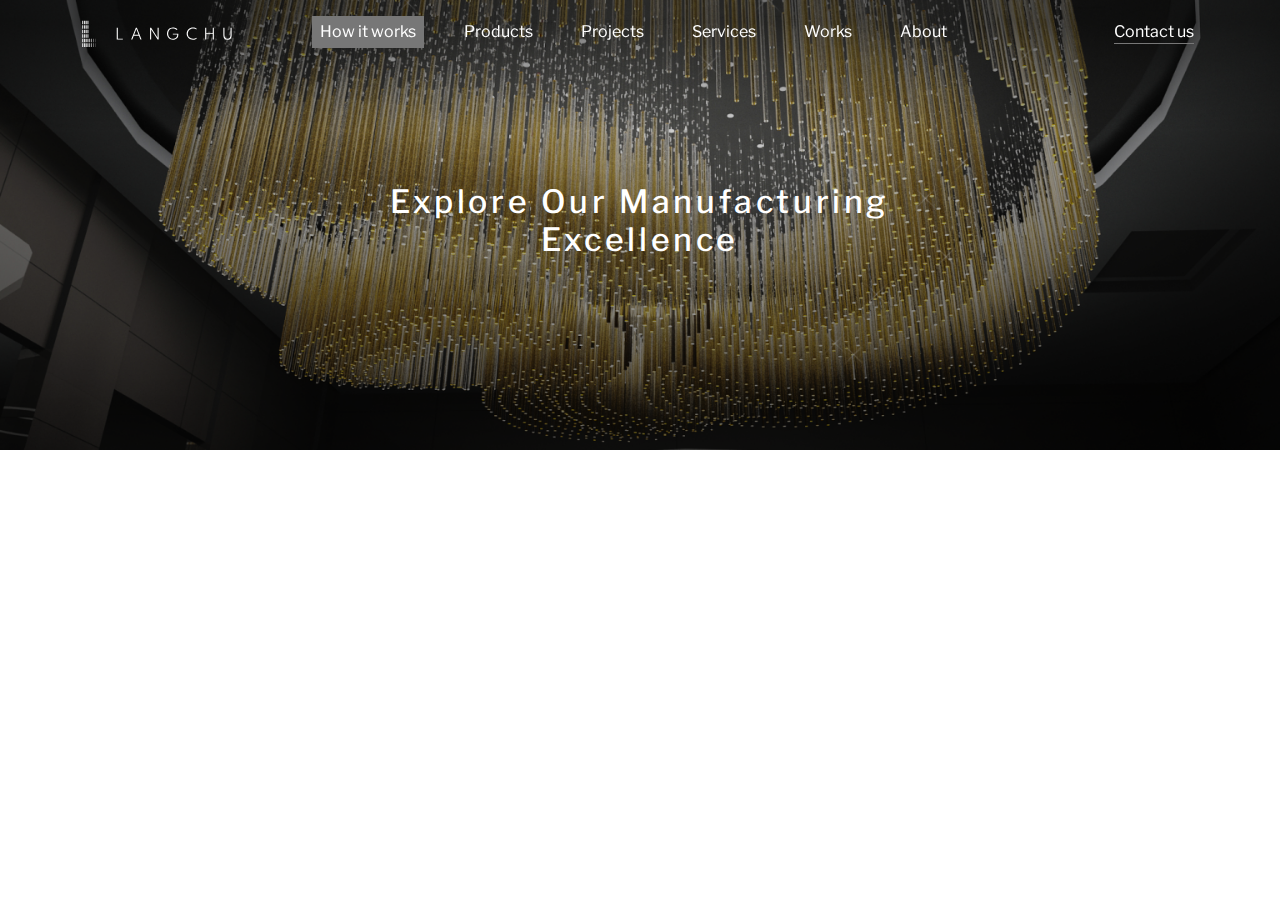
==== index.html @ 0e4fc9e3 "first commit" ====
<!DOCTYPE html>
<html lang="en">

<head>
  <meta charset="UTF-8">
  <meta name="viewport" content="width=device-width, initial-scale=1.0" />
  <meta name="description" content="Explore Our Manufacturing Excellence">
  <title>Langchu | Home</title>
  <link rel="shortcut icon" href="/public/favicon.ico" type="image/x-icon">
  <!-- Custom styles  -->
  <link rel="stylesheet" href="assets/css/style.css">
</head>

<body>

  <!-- Header  -->
  <header class="fixed-top  w-100 py-1">
    <div class="container">
      <nav class="navbar navbar-expand-xl gap-xl-5 align-items-center">
          <a class="navbar-brand" href="#">
            <img src="assets/images/logo.svg" alt="logo" class="img-fluid" width="150" />
          </a>
          <button class="navbar-toggler" type="button" data-bs-toggle="collapse" data-bs-target="#navbarSupportedContent"
            aria-controls="navbarSupportedContent" aria-expanded="false" aria-label="Toggle navigation">
            <span class="navbar-toggler-icon"></span>
          </button>
          <div class="collapse navbar-collapse" id="navbarSupportedContent">
            <ul class="navbar-nav me-auto mb-2 mb-lg-0 nav-main-links mt-3 mt-xl-0">
              <li class="nav-item">
                <a class="nav-link active" aria-current="page" href="#">How it works</a>
              </li>
              <li class="nav-item">
                <a class="nav-link" href="#">Products</a>
              </li>
              <li class="nav-item">
                <a class="nav-link" href="#">Projects</a>
              </li>
              <li class="nav-item">
                <a class="nav-link" href="#">Services</a>
              </li>
              <li class="nav-item">
                <a class="nav-link" href="#">Works</a>
              </li>
              <li class="nav-item">
                <a class="nav-link" href="#">About</a>
              </li>
            </ul>
            <div>
              <button class="bg-transparent px-3 px-lg-0 border-0 btn-contact-us text-white" type="button"><span class="p-1">Contact us</span></button>
            </div>
          </div>
      </nav>
    </div>
  </header>

  <!-- Hero Section  -->
  <section class="hero-home py-5 py-md-4 d-flex align-items-center">
    <div class="container">
      <div class="row justify-content-center">
        <div class="col-md-10 col-lg-8 col-xl-6">
          <div class="text-center">
            <h1 class="text-white">Explore Our Manufacturing
              Excellence</h1>
          </div>
        </div>
      </div>
    </div>
  </section>

  <!-- Bootstrap JS  -->
  <script src="assets/js/bootstrap.bundle.min.js"></script>
</body>

</html>
---- assets/css/style.css ----
/* Font Family  */
@import url('https://fonts.googleapis.com/css2?family=Libre+Franklin:ital,wght@0,100;0,200;0,300;0,400;0,500;0,600;0,700;0,800;0,900;1,100;1,200;1,300;1,400;1,500;1,600;1,700;1,800;1,900&display=swap');

/* Bootstrap CSS */
@import "./bootstrap.min.css";

body {
  font-family: 'Libre Franklin', sans-serif;
}

/* *********** Header *********** */
.nav-main-links a.active {
  color: #fff !important;
  background: #777777;
}

.nav-main-links li {
  padding-inline: 16px;
}

.nav-main-links a {
  color: #fff;
  padding: 4px;
}

.nav-main-links a:hover {
  color: #bbbbbb;
}

button.navbar-toggler {
  border-color: #777;
  border-width: 2px;
}

.navbar-toggler-icon {
  background-image: url("data:image/svg+xml,%3csvg xmlns='http://www.w3.org/2000/svg' viewBox='0 0 30 30'%3e%3cpath stroke='rgba%28119, 119, 119, 0.75%29' stroke-linecap='round' stroke-miterlimit='10' stroke-width='2' d='M4 7h22M4 15h22M4 23h22'/%3e%3c/svg%3e");
}
.btn-contact-us {
  text-decoration: underline;
  text-decoration-color: #777;
  text-underline-offset:6px;
}
/* *********** Hero Section ***********  */

.hero-home {
  background: no-repeat center/cover url("../images/home/hero-bg.png");;
  min-height: 450px;
}

h1 {
  font-size: 32px;
  letter-spacing: 3.6px;
}



/* *********** Responsive ***********  */

@media all and (min-width:320px) and (max-width: 1199px) {
  header {
    background-color: #000;
  }
}

@media all and (min-width:320px) and (max-width: 767px) {
  h1 {
    font-size: 24px;
  }

  .hero-home {
    background-image: url("../images//home/hero-bg.png");
    min-height: 220px;
    margin-top: 65px;
  }
}
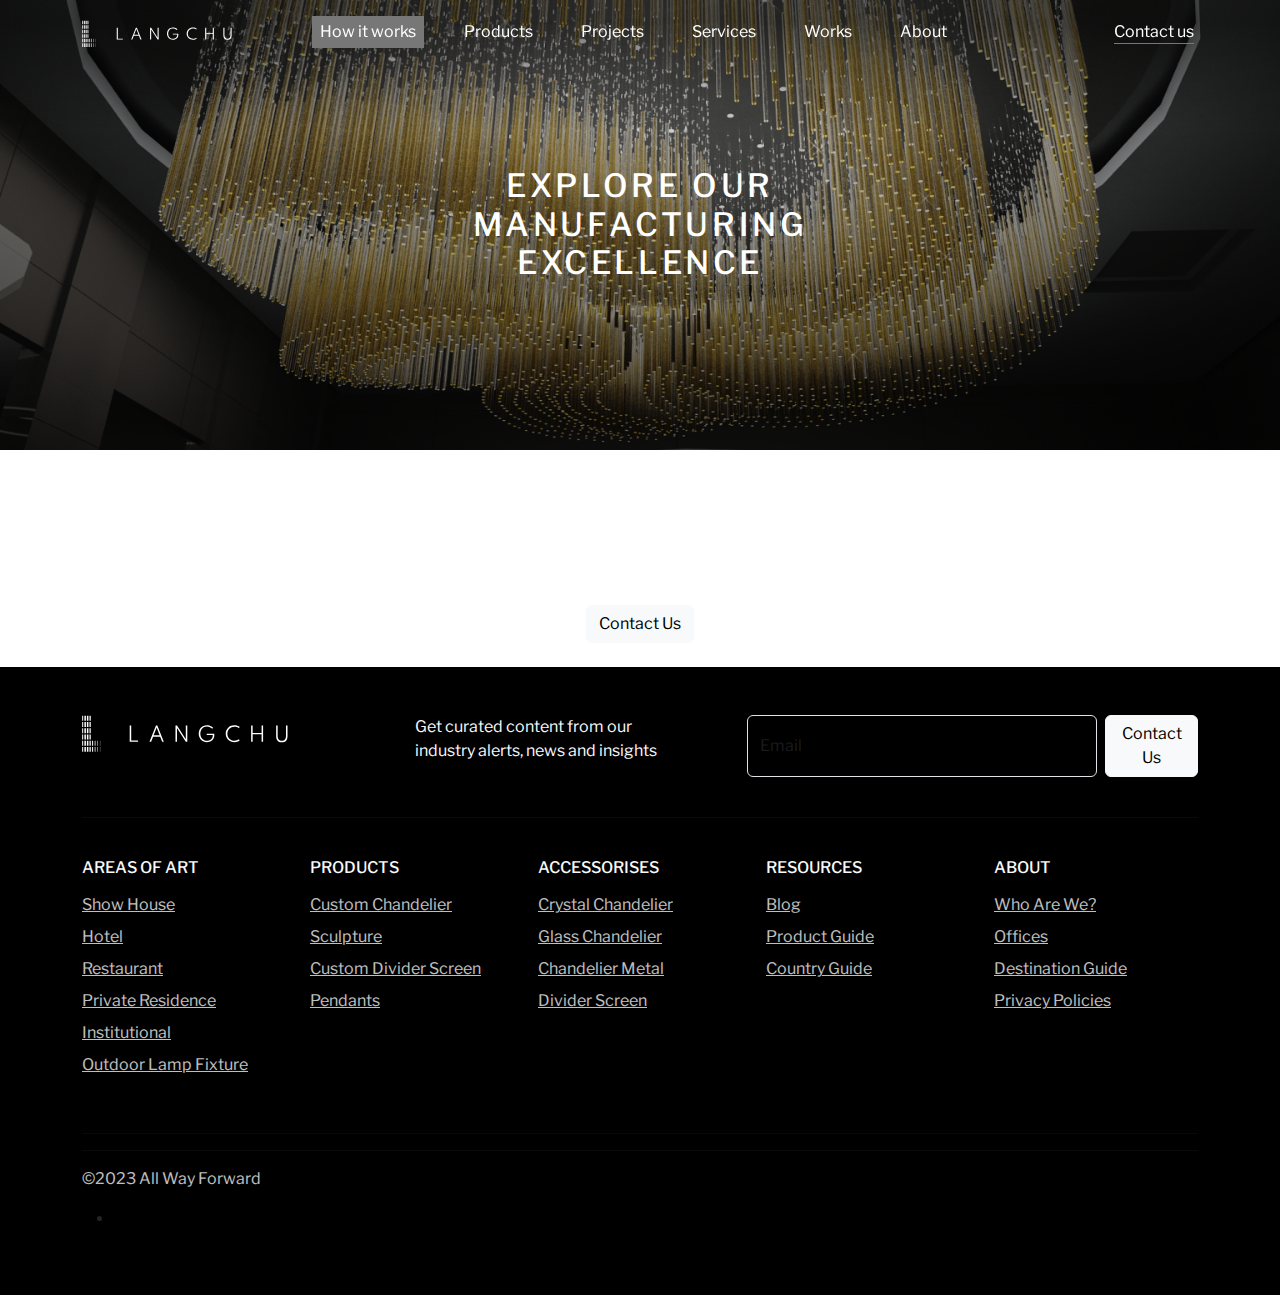
==== commit 113bb812: "footer" ====
--- a/index.html
+++ b/index.html
@@ -17,38 +17,39 @@
   <header class="fixed-top  w-100 py-1">
     <div class="container">
       <nav class="navbar navbar-expand-xl gap-xl-5 align-items-center">
-          <a class="navbar-brand" href="#">
-            <img src="assets/images/logo.svg" alt="logo" class="img-fluid" width="150" />
-          </a>
-          <button class="navbar-toggler" type="button" data-bs-toggle="collapse" data-bs-target="#navbarSupportedContent"
-            aria-controls="navbarSupportedContent" aria-expanded="false" aria-label="Toggle navigation">
-            <span class="navbar-toggler-icon"></span>
-          </button>
-          <div class="collapse navbar-collapse" id="navbarSupportedContent">
-            <ul class="navbar-nav me-auto mb-2 mb-lg-0 nav-main-links mt-3 mt-xl-0">
-              <li class="nav-item">
-                <a class="nav-link active" aria-current="page" href="#">How it works</a>
-              </li>
-              <li class="nav-item">
-                <a class="nav-link" href="#">Products</a>
-              </li>
-              <li class="nav-item">
-                <a class="nav-link" href="#">Projects</a>
-              </li>
-              <li class="nav-item">
-                <a class="nav-link" href="#">Services</a>
-              </li>
-              <li class="nav-item">
-                <a class="nav-link" href="#">Works</a>
-              </li>
-              <li class="nav-item">
-                <a class="nav-link" href="#">About</a>
-              </li>
-            </ul>
-            <div>
-              <button class="bg-transparent px-3 px-lg-0 border-0 btn-contact-us text-white" type="button"><span class="p-1">Contact us</span></button>
-            </div>
+        <a class="navbar-brand" href="#">
+          <img src="assets/images/logo.svg" alt="logo" class="img-fluid" width="150" />
+        </a>
+        <button class="navbar-toggler" type="button" data-bs-toggle="collapse" data-bs-target="#navbarSupportedContent"
+          aria-controls="navbarSupportedContent" aria-expanded="false" aria-label="Toggle navigation">
+          <span class="navbar-toggler-icon"></span>
+        </button>
+        <div class="collapse navbar-collapse" id="navbarSupportedContent">
+          <ul class="navbar-nav me-auto mb-2 mb-lg-0 nav-main-links mt-3 mt-xl-0">
+            <li class="nav-item">
+              <a class="nav-link active" aria-current="page" href="#">How it works</a>
+            </li>
+            <li class="nav-item">
+              <a class="nav-link" href="#">Products</a>
+            </li>
+            <li class="nav-item">
+              <a class="nav-link" href="#">Projects</a>
+            </li>
+            <li class="nav-item">
+              <a class="nav-link" href="#">Services</a>
+            </li>
+            <li class="nav-item">
+              <a class="nav-link" href="#">Works</a>
+            </li>
+            <li class="nav-item">
+              <a class="nav-link" href="#">About</a>
+            </li>
+          </ul>
+          <div>
+            <button class="bg-transparent px-3 px-lg-0 border-0 btn-contact-us text-white" type="button"><span
+                class="p-1">Contact us</span></button>
           </div>
+        </div>
       </nav>
     </div>
   </header>
@@ -59,7 +60,7 @@
       <div class="row justify-content-center">
         <div class="col-md-10 col-lg-8 col-xl-6">
           <div class="text-center">
-            <h1 class="text-white">Explore Our Manufacturing
+            <h1 class="text-white text-uppercase m-0">Explore Our Manufacturing
               Excellence</h1>
           </div>
         </div>
@@ -67,6 +68,118 @@
     </div>
   </section>
 
+  <!-- Contact Us  -->
+  <section class="contact-us py-5 py-md-4 d-flex align-items-center">
+    <div class="container">
+      <div class="row justify-content-center">
+        <div class="col-md-10 col-lg-8 col-xl-6">
+          <div class="text-center">
+            <h1 class="text-white mb-3 text-uppercase">From Concept to Reality,
+              Seamlessly Executed</h1>
+            <button type="button" class="btn btn-light">Contact Us</button>
+          </div>
+        </div>
+      </div>
+    </div>
+  </section>
+
+  <footer class="bg-black py-md-5 py-4">
+    <div class="container">
+      <!-- upper  -->
+      <div class="row justify-content-between pb-md-4 pb-3">
+        <div class="col-md-3">
+          <div>
+            <img src="assets/images/logo.svg" class="img-fluid" alt="logo">
+          </div>
+        </div>
+        <div class="col-md-3">
+          <div>
+            <p class="text-light m-0">Get curated content from our
+              industry alerts, news and insights</p>
+          </div>
+        </div>
+        <div class="col-md-5">
+          <form action="" class="d-flex gap-2 newsletter-form">
+            <input type="text" class="form-control bg-transparent text-light" style="max-width: 350px;"
+              placeholder="Email" />
+            <button type="button" class="btn btn-light">Contact Us</button>
+          </form>
+        </div>
+      </div>
+      <hr />
+      <!-- middle  -->
+      <div class="row row-cols-5 py-md-4 py-3">
+        <!-- Areas of Art -->
+        <div class="col">
+          <h6 class="text-light text-uppercase mb-sm-3">Areas of Art</h5>
+            <ul class="list-unstyled d-flex flex-column gap-2">
+              <li><a href="" class="text-white opacity-75">Show House</a></li>
+              <li><a href="" class="text-white opacity-75">Hotel</a></li>
+              <li><a href="" class="text-white opacity-75">Restaurant</a></li>
+              <li><a href="" class="text-white opacity-75">Private Residence</a></li>
+              <li><a href="" class="text-white opacity-75">Institutional</a></li>
+              <li><a href="" class="text-white opacity-75">Outdoor Lamp Fixture</a></li>
+            </ul>
+        </div>
+        <!-- Products -->
+        <div class="col">
+          <h6 class="text-light text-uppercase mb-sm-3">Products</h5>
+            <ul class="list-unstyled d-flex flex-column gap-2">
+              <li><a href="" class="text-white opacity-75">Custom Chandelier</a></li>
+              <li><a href="" class="text-white opacity-75">Sculpture</a></li>
+              <li><a href="" class="text-white opacity-75">Custom Divider Screen</a></li>
+              <li><a href="" class="text-white opacity-75">Pendants</a></li>
+            </ul>
+        </div>
+        <!-- Accessorises -->
+        <div class="col">
+          <h6 class="text-light text-uppercase mb-sm-3">Accessorises</h5>
+            <ul class="list-unstyled d-flex flex-column gap-2">
+              <li><a href="" class="text-white opacity-75">Crystal Chandelier</a></li>
+              <li><a href="" class="text-white opacity-75">Glass Chandelier</a></li>
+              <li><a href="" class="text-white opacity-75">Chandelier Metal</a></li>
+              <li><a href="" class="text-white opacity-75">Divider Screen </a></li>
+            </ul>
+        </div>
+        <!-- Accessorises -->
+        <div class="col">
+          <h6 class="text-light text-uppercase mb-sm-3">Resources</h5>
+            <ul class="list-unstyled d-flex flex-column gap-2">
+              <li><a href="" class="text-white opacity-75">Blog</a></li>
+              <li><a href="" class="text-white opacity-75">Product Guide</a></li>
+              <li><a href="" class="text-white opacity-75">Country Guide</a></li>
+            </ul>
+        </div>
+        <!-- About -->
+        <div class="col">
+          <h6 class="text-light text-uppercase mb-sm-3">About</h5>
+            <ul class="list-unstyled d-flex flex-column gap-2">
+              <li><a href="" class="text-white opacity-75">Who Are We?</a></li>
+              <li><a href="" class="text-white opacity-75">Offices</a></li>
+              <li><a href="" class="text-white opacity-75">Destination Guide</a></li>
+              <li><a href="" class="text-white opacity-75">Privacy Policies</a></li>
+            </ul>
+        </div>
+      </div>
+      <hr />
+
+      <hr />
+      <div class="row">
+        <div class="col-md-12">
+          <div>
+            <p class="text-white opacity-75">©2023 All Way Forward</p>
+            <ul>
+              <li>
+                <a href=" "></a>
+              </li>
+            </ul>
+          </div>
+        </div>
+      </div>
+
+    </div>
+  </footer>
+
   <!-- Bootstrap JS  -->
   <script src="assets/js/bootstrap.bundle.min.js"></script>
 </body>
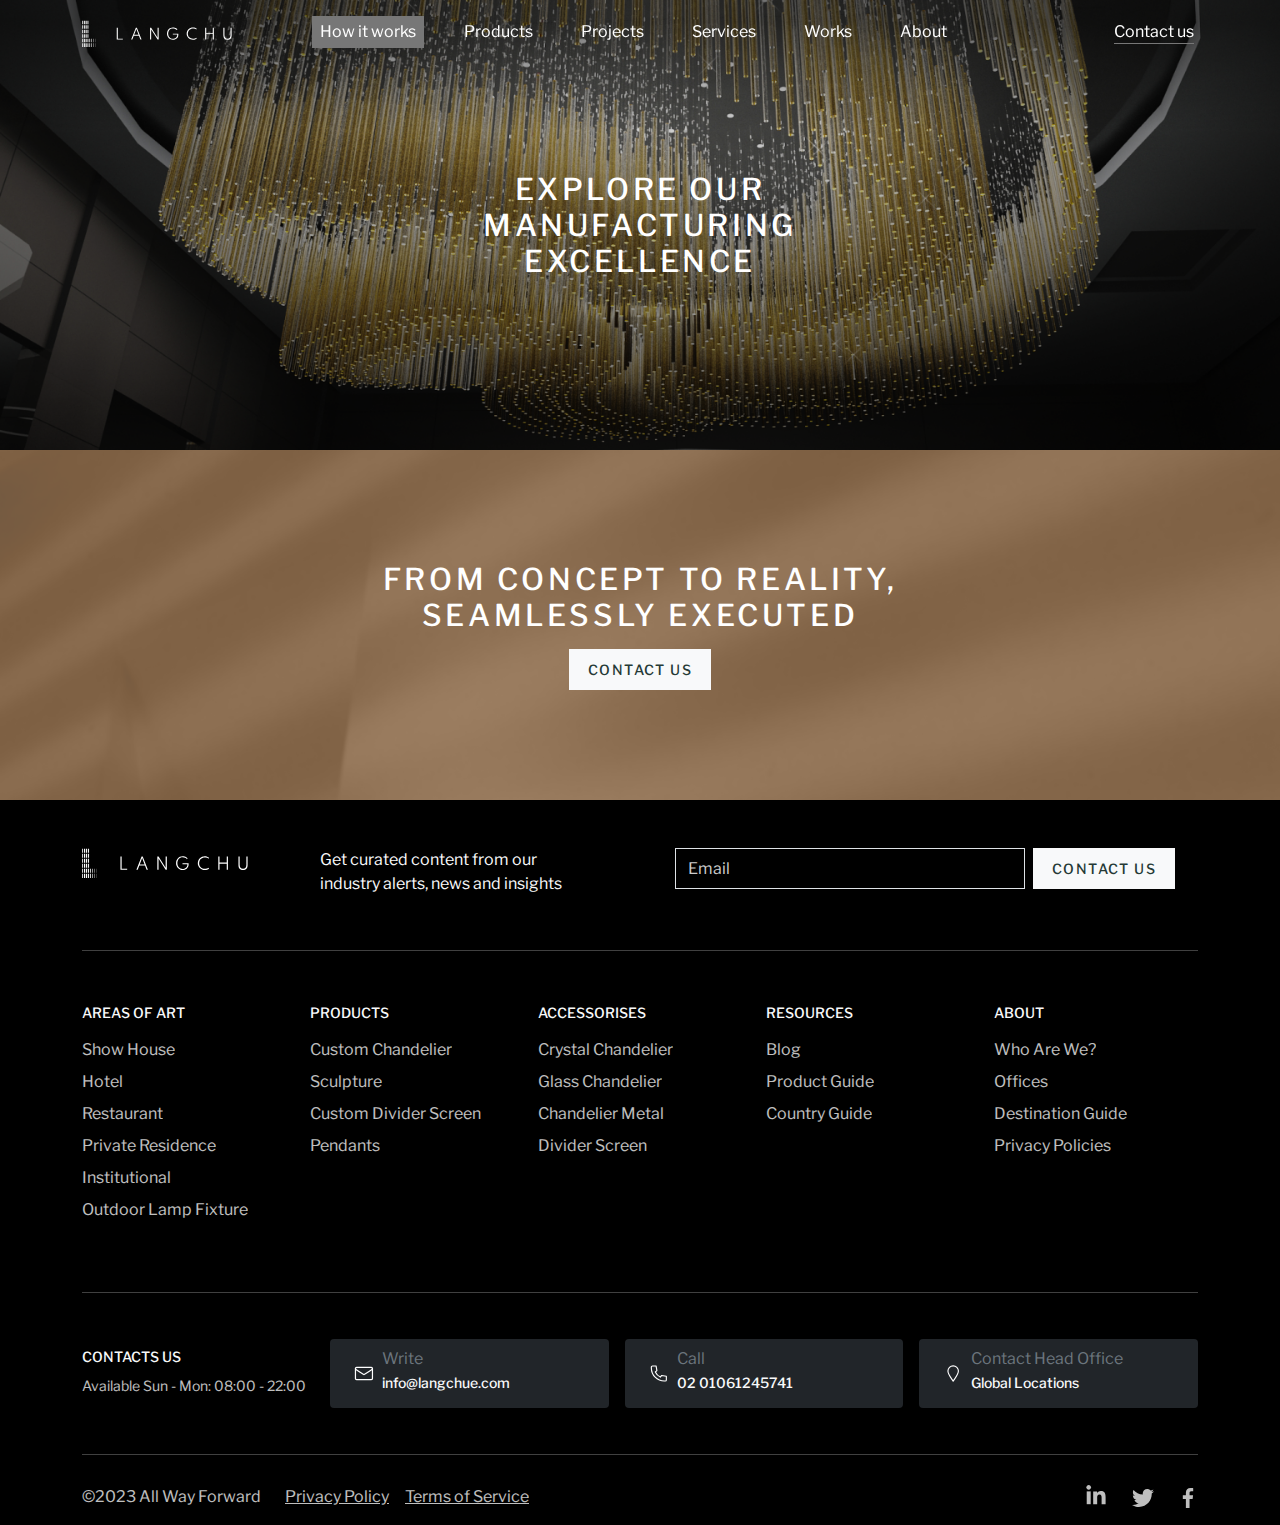
==== commit a93eae36: "footer responsive" ====
--- a/index.html
+++ b/index.html
@@ -8,6 +8,7 @@
   <title>Langchu | Home</title>
   <link rel="shortcut icon" href="/public/favicon.ico" type="image/x-icon">
   <!-- Custom styles  -->
+  <!-- <link rel="stylesheet" href="assets/css/bootstrap.min.css"> -->
   <link rel="stylesheet" href="assets/css/style.css">
 </head>
 
@@ -60,7 +61,7 @@
       <div class="row justify-content-center">
         <div class="col-md-10 col-lg-8 col-xl-6">
           <div class="text-center">
-            <h1 class="text-white text-uppercase m-0">Explore Our Manufacturing
+            <h1 class="text-white text-uppercase m-0 fs-xxl">Explore Our Manufacturing
               Excellence</h1>
           </div>
         </div>
@@ -74,8 +75,8 @@
       <div class="row justify-content-center">
         <div class="col-md-10 col-lg-8 col-xl-6">
           <div class="text-center">
-            <h1 class="text-white mb-3 text-uppercase">From Concept to Reality,
-              Seamlessly Executed</h1>
+            <h2 class="text-white mb-3 text-uppercase fs-xxl">From Concept to Reality,
+              Seamlessly Executed</h2>
             <button type="button" class="btn btn-light">Contact Us</button>
           </div>
         </div>
@@ -83,97 +84,169 @@
     </div>
   </section>
 
-  <footer class="bg-black py-md-5 py-4">
+  <footer class="bg-black pt-md-5 pt-4 pb-3">
     <div class="container">
       <!-- upper  -->
-      <div class="row justify-content-between pb-md-4 pb-3">
-        <div class="col-md-3">
-          <div>
+      <div class="row gy-4 gy-xl-0 justify-content-xl-between pb-md-4 pb-3">
+        <div class="col-xl-2 col-xxl-3">
+          <div class="text-center text-xl-start">
             <img src="assets/images/logo.svg" class="img-fluid" alt="logo">
           </div>
         </div>
-        <div class="col-md-3">
-          <div>
+        <div class="col-xl-3 col-xxl-3">
+          <div class="text-center text-xl-start">
             <p class="text-light m-0">Get curated content from our
               industry alerts, news and insights</p>
           </div>
         </div>
-        <div class="col-md-5">
-          <form action="" class="d-flex gap-2 newsletter-form">
-            <input type="text" class="form-control bg-transparent text-light" style="max-width: 350px;"
-              placeholder="Email" />
+        <div class="col-xl-6 col-xl-5">
+          <form action="" class="d-flex flex-column flex-sm-row justify-content-center gap-lg-2 gap-3 newsletter-form">
+            <input type="text" class="form-control bg-transparent text-light" placeholder="Email" />
             <button type="button" class="btn btn-light">Contact Us</button>
           </form>
         </div>
       </div>
       <hr />
       <!-- middle  -->
-      <div class="row row-cols-5 py-md-4 py-3">
+      <div class="row gy-3 row-cols-2 row-cols-sm-3 row-cols-lg-5 py-md-4 py-2">
         <!-- Areas of Art -->
         <div class="col">
-          <h6 class="text-light text-uppercase mb-sm-3">Areas of Art</h5>
-            <ul class="list-unstyled d-flex flex-column gap-2">
-              <li><a href="" class="text-white opacity-75">Show House</a></li>
-              <li><a href="" class="text-white opacity-75">Hotel</a></li>
-              <li><a href="" class="text-white opacity-75">Restaurant</a></li>
-              <li><a href="" class="text-white opacity-75">Private Residence</a></li>
-              <li><a href="" class="text-white opacity-75">Institutional</a></li>
-              <li><a href="" class="text-white opacity-75">Outdoor Lamp Fixture</a></li>
-            </ul>
+          <h6 class="text-light text-uppercase mb-sm-3">Areas of Art</h6>
+          <ul class="list-unstyled d-flex flex-column gap-2">
+            <li><a href="" class="text-white opacity-75">Show House</a></li>
+            <li><a href="" class="text-white opacity-75">Hotel</a></li>
+            <li><a href="" class="text-white opacity-75">Restaurant</a></li>
+            <li><a href="" class="text-white opacity-75">Private Residence</a></li>
+            <li><a href="" class="text-white opacity-75">Institutional</a></li>
+            <li><a href="" class="text-white opacity-75">Outdoor Lamp Fixture</a></li>
+          </ul>
         </div>
         <!-- Products -->
         <div class="col">
-          <h6 class="text-light text-uppercase mb-sm-3">Products</h5>
-            <ul class="list-unstyled d-flex flex-column gap-2">
-              <li><a href="" class="text-white opacity-75">Custom Chandelier</a></li>
-              <li><a href="" class="text-white opacity-75">Sculpture</a></li>
-              <li><a href="" class="text-white opacity-75">Custom Divider Screen</a></li>
-              <li><a href="" class="text-white opacity-75">Pendants</a></li>
-            </ul>
+          <h6 class="text-light text-uppercase mb-sm-3">Products</h6>
+          <ul class="list-unstyled d-flex flex-column gap-2">
+            <li><a href="" class="text-white opacity-75">Custom Chandelier</a></li>
+            <li><a href="" class="text-white opacity-75">Sculpture</a></li>
+            <li><a href="" class="text-white opacity-75">Custom Divider Screen</a></li>
+            <li><a href="" class="text-white opacity-75">Pendants</a></li>
+          </ul>
         </div>
         <!-- Accessorises -->
         <div class="col">
-          <h6 class="text-light text-uppercase mb-sm-3">Accessorises</h5>
-            <ul class="list-unstyled d-flex flex-column gap-2">
-              <li><a href="" class="text-white opacity-75">Crystal Chandelier</a></li>
-              <li><a href="" class="text-white opacity-75">Glass Chandelier</a></li>
-              <li><a href="" class="text-white opacity-75">Chandelier Metal</a></li>
-              <li><a href="" class="text-white opacity-75">Divider Screen </a></li>
-            </ul>
+          <h6 class="text-light text-uppercase mb-sm-3">Accessorises</h6>
+          <ul class="list-unstyled d-flex flex-column gap-2">
+            <li><a href="" class="text-white opacity-75">Crystal Chandelier</a></li>
+            <li><a href="" class="text-white opacity-75">Glass Chandelier</a></li>
+            <li><a href="" class="text-white opacity-75">Chandelier Metal</a></li>
+            <li><a href="" class="text-white opacity-75">Divider Screen </a></li>
+          </ul>
         </div>
         <!-- Accessorises -->
         <div class="col">
-          <h6 class="text-light text-uppercase mb-sm-3">Resources</h5>
-            <ul class="list-unstyled d-flex flex-column gap-2">
-              <li><a href="" class="text-white opacity-75">Blog</a></li>
-              <li><a href="" class="text-white opacity-75">Product Guide</a></li>
-              <li><a href="" class="text-white opacity-75">Country Guide</a></li>
-            </ul>
+          <h6 class="text-light text-uppercase mb-sm-3">Resources</h6>
+          <ul class="list-unstyled d-flex flex-column gap-2">
+            <li><a href="" class="text-white opacity-75">Blog</a></li>
+            <li><a href="" class="text-white opacity-75">Product Guide</a></li>
+            <li><a href="" class="text-white opacity-75">Country Guide</a></li>
+          </ul>
         </div>
         <!-- About -->
         <div class="col">
-          <h6 class="text-light text-uppercase mb-sm-3">About</h5>
-            <ul class="list-unstyled d-flex flex-column gap-2">
-              <li><a href="" class="text-white opacity-75">Who Are We?</a></li>
-              <li><a href="" class="text-white opacity-75">Offices</a></li>
-              <li><a href="" class="text-white opacity-75">Destination Guide</a></li>
-              <li><a href="" class="text-white opacity-75">Privacy Policies</a></li>
-            </ul>
-        </div>
-      </div>
+          <h6 class="text-light text-uppercase mb-sm-3">About</h6>
+          <ul class="list-unstyled d-flex flex-column gap-2">
+            <li><a href="" class="text-white opacity-75">Who Are We?</a></li>
+            <li><a href="" class="text-white opacity-75">Offices</a></li>
+            <li><a href="" class="text-white opacity-75">Destination Guide</a></li>
+            <li><a href="" class="text-white opacity-75">Privacy Policies</a></li>
+          </ul>
+        </div>
+      </div>
+
       <hr />
 
+      <!-- Contact Information -->
+      <div class="row py-3">
+        <div class="col-md-12">
+          <div class="d-flex align-items-lg-center flex-column flex-xl-row gap-4">
+            <div class="flex-shrink-0">
+              <h6 class="text-light text-uppercase mb-2">Contacts Us</h6>
+              <p class="text-white opacity-75 m-0"><small>Available Sun - Mon: 08:00 - 22:00</small></p>
+            </div>
+
+            <div class="w-100">
+              <div class="row gy-3 gx-3">
+                <!-- email -->
+                <div class="col-sm-6 col-md-6 col-lg-4">
+                  <div class="bg-dark d-flex gap-2 py-2 px-4 rounded-1 w-100">
+                    <img src="assets/icons/email.svg" width="20" alt="email">
+                    <div>
+                      <p class="text-secondary m-0 mb-1">Write</p>
+                      <h6 class="text-light mb-2">info@langchue.com</h6>
+                    </div>
+                  </div>
+                </div>
+                <!-- email -->
+                <div class="col-sm-6 col-md-6 col-lg-4">
+                  <div class="bg-dark d-flex gap-2 py-2 px-4 rounded-1 w-100">
+                    <img src="assets/icons/call.svg" width="20" alt="email">
+                    <div>
+                      <p class="text-secondary m-0 mb-1">
+                        Call
+                      </p>
+                      <h6 class="text-light mb-2">02 01061245741</h6>
+                    </div>
+                  </div>
+                </div>
+                <!-- email -->
+                <div class="col-sm-6 col-md-6 col-lg-4">
+                  <div class="bg-dark d-flex gap-2 py-2 px-4 rounded-1 w-100">
+                    <img src="assets/icons/location.svg" width="20" alt="email">
+                    <div>
+                      <p class="text-secondary m-0 mb-1">Contact Head Office</p>
+                      <h6 class="text-light mb-2">Global Locations</h6>
+                    </div>
+                  </div>
+                </div>
+              </div>
+            </div>
+          </div>
+        </div>
+      </div>
       <hr />
-      <div class="row">
-        <div class="col-md-12">
-          <div>
-            <p class="text-white opacity-75">©2023 All Way Forward</p>
-            <ul>
+      <!-- Bottom  -->
+      <div class="row gy-3">
+        <div class="col-lg-6">
+          <div
+            class="d-flex flex-column align-items-center flex-sm-row justify-content-sm-center justify-content-lg-start gap-3 gap-md-4">
+            <div>
+              <p class="text-white opacity-75 m-0">©2023 All Way Forward</p>
+            </div>
+            <ul class="list-unstyled d-flex gap-3 align-items-center m-0">
               <li>
-                <a href=" "></a>
+                <a href="" class="text-white opacity-75 text-decoration-underline">Privacy Policy</a>
+              </li>
+              <li>
+                <a href="" class="text-white opacity-75 text-decoration-underline">Terms of Service</a>
               </li>
             </ul>
           </div>
+        </div>
+        <div class="col-lg-6">
+          <ul class="list-unstyled d-flex gap-4 align-items-center justify-content-center justify-content-lg-end m-0">
+            <li>
+              <a href="" class="text-white opacity-75 text-decoration-underline"><img src="assets/icons/linkedin.svg"
+                  alt="linkedin" /></a>
+            </li>
+            <li>
+              <a href="" class="text-white opacity-75 text-decoration-underline"><img src="assets/icons/twitter.svg"
+                  alt="linkedin" /></a>
+            </li>
+            <li>
+              <a href="" class="text-white opacity-75 text-decoration-underline"><img src="assets/icons/facebook.svg"
+                  alt="linkedin" /></a>
+            </li>
+
+          </ul>
         </div>
       </div>
 
--- a/assets/css/style.css
+++ b/assets/css/style.css
@@ -1,8 +1,10 @@
+/* Bootstrap CSS */
+@import "./bootstrap.min.css";
+
 /* Font Family  */
 @import url('https://fonts.googleapis.com/css2?family=Libre+Franklin:ital,wght@0,100;0,200;0,300;0,400;0,500;0,600;0,700;0,800;0,900;1,100;1,200;1,300;1,400;1,500;1,600;1,700;1,800;1,900&display=swap');
 
-/* Bootstrap CSS */
-@import "./bootstrap.min.css";
+
 
 body {
   font-family: 'Libre Franklin', sans-serif;
@@ -35,24 +37,83 @@
 .navbar-toggler-icon {
   background-image: url("data:image/svg+xml,%3csvg xmlns='http://www.w3.org/2000/svg' viewBox='0 0 30 30'%3e%3cpath stroke='rgba%28119, 119, 119, 0.75%29' stroke-linecap='round' stroke-miterlimit='10' stroke-width='2' d='M4 7h22M4 15h22M4 23h22'/%3e%3c/svg%3e");
 }
+
 .btn-contact-us {
   text-decoration: underline;
   text-decoration-color: #777;
-  text-underline-offset:6px;
+  text-underline-offset: 6px;
 }
+
 /* *********** Hero Section ***********  */
 
 .hero-home {
-  background: no-repeat center/cover url("../images/home/hero-bg.png");;
+  background: no-repeat center/cover url("../images/home/hero-bg.png");
+  ;
   min-height: 450px;
 }
 
-h1 {
-  font-size: 32px;
+.fs-xxl {
+  font-size: 30px;
   letter-spacing: 3.6px;
 }
 
 
+.btn {
+  border-radius: 0;
+  text-transform: uppercase;
+  font-weight: 500;
+  font-size: 14px;
+  letter-spacing: 1.4px;
+  padding: 9px 18px;
+  box-shadow: none;
+}
+
+.btn-light {
+  color: #253A36;
+}
+
+
+.form-control {
+  border-radius: 0;
+  box-shadow: none;
+}
+
+.form-control:focus {
+  border-color: #fff;
+}
+
+hr {
+  border-color: rgb(255, 255, 255);
+  margin-block: 30px;
+}
+
+a {
+  text-decoration: none;
+}
+
+a:hover {
+  text-decoration: underline;
+}
+
+h6 {
+  font-size: 14px;
+}
+
+/* *********** Contact Us ***********  */
+.contact-us {
+  background: no-repeat center/cover url("../images/home/contact-us.png");
+  min-height: 350px;
+}
+
+/* *********** Footer ***********  */
+
+.newsletter-form input::placeholder {
+  color: #ccc;
+}
+
+.newsletter-form input {
+  max-width: 350px;
+}
 
 /* *********** Responsive ***********  */
 
@@ -62,10 +123,30 @@
   }
 }
 
+@media all and (min-width:992px) {
+  .w-lg-100 {
+    width: 100%;
+  }
+}
+
+
+@media all and (min-width:320px) and (max-width: 575px) {
+  .newsletter-form input {
+    max-width: 100% !important;
+    width: 100% !important;
+  }
+}
+
 @media all and (min-width:320px) and (max-width: 767px) {
-  h1 {
-    font-size: 24px;
+  .fs-xxl {
+    font-size: 18px;
   }
+
+  hr {
+    margin-block: 16px;
+  }
+
+
 
   .hero-home {
     background-image: url("../images//home/hero-bg.png");
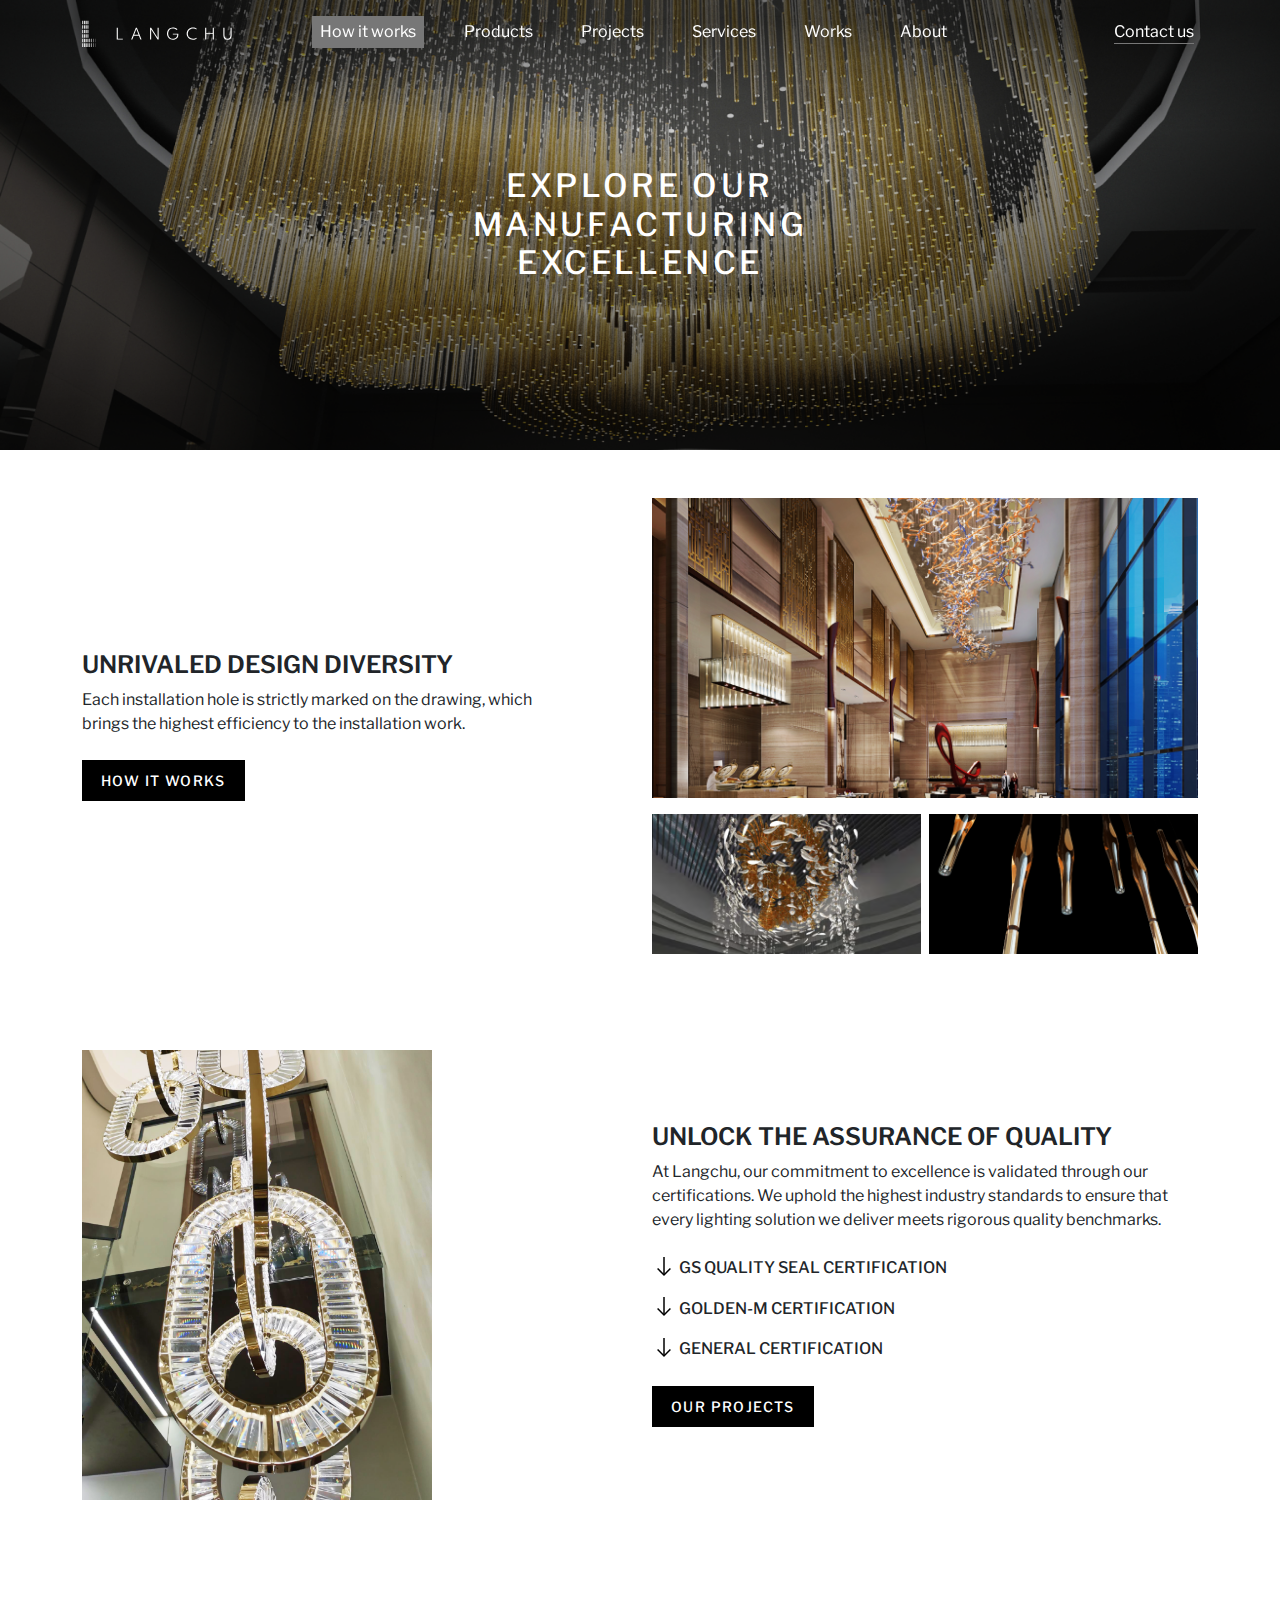
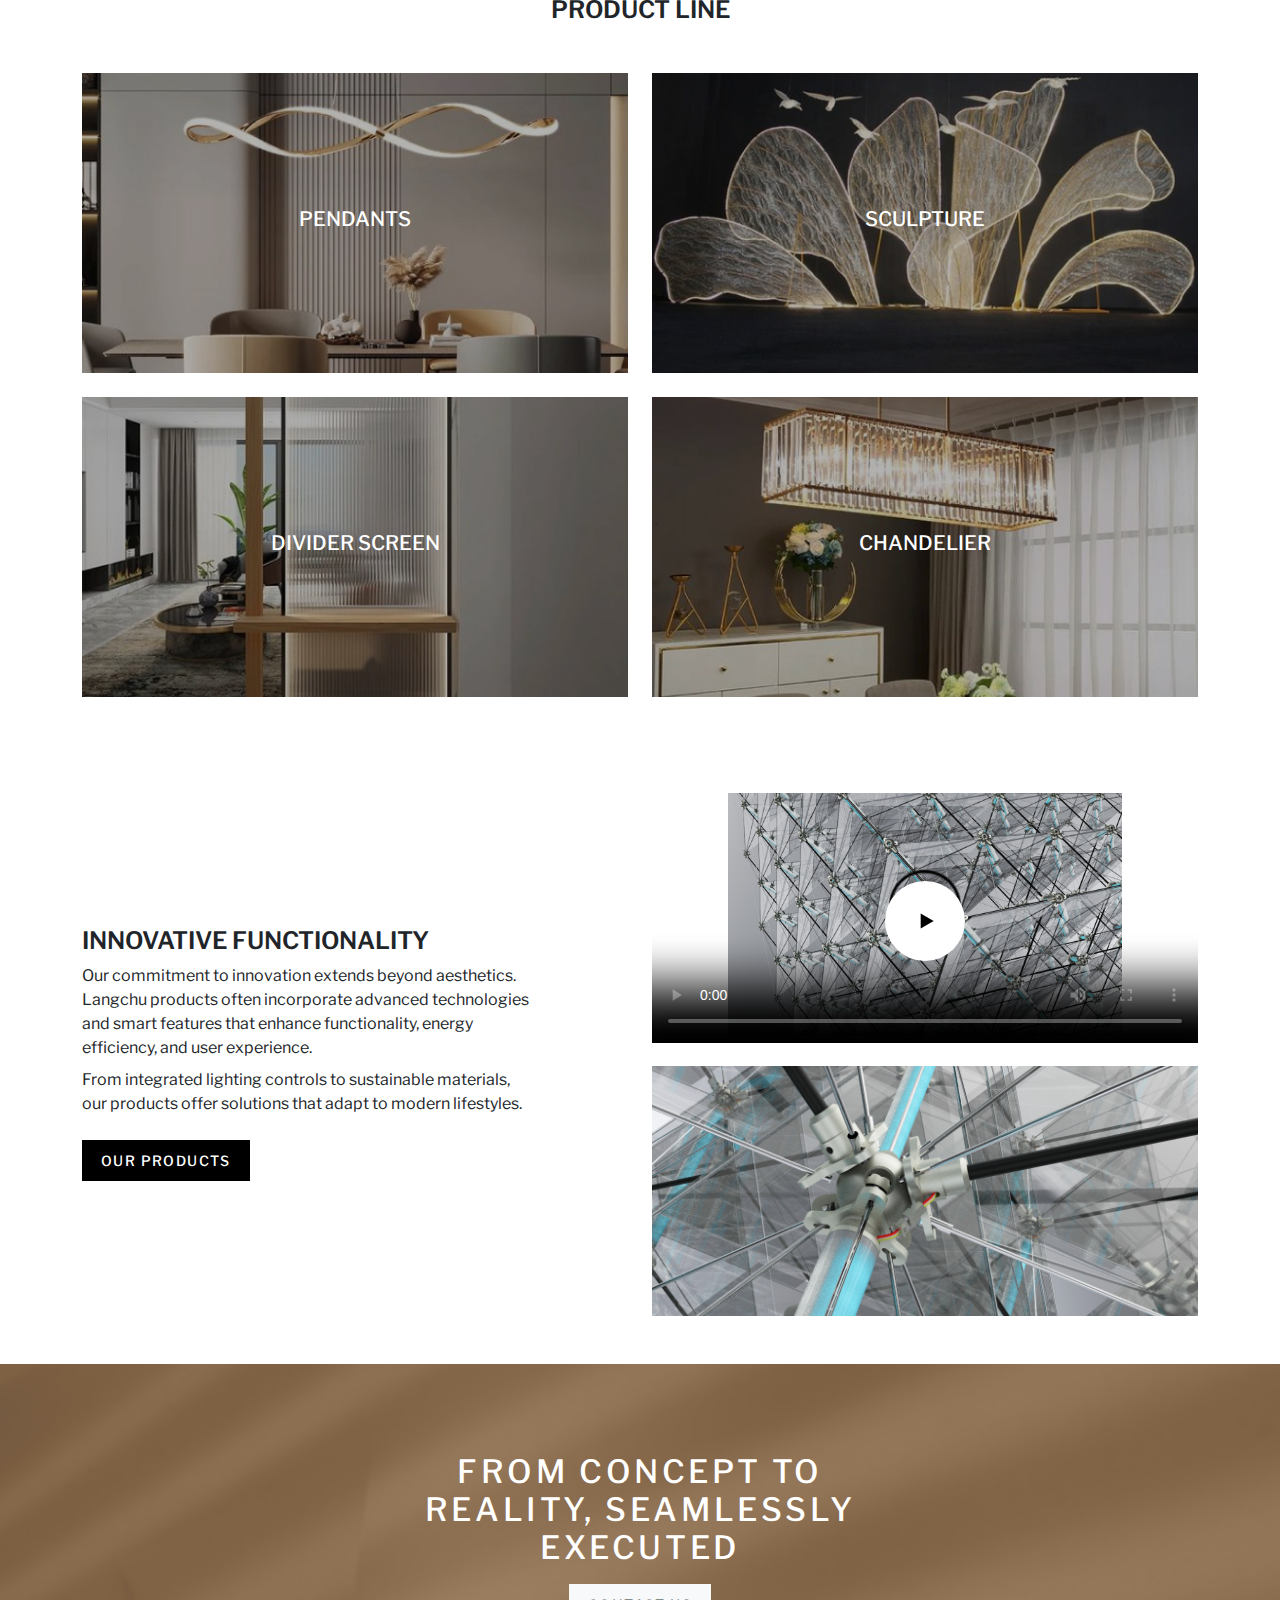
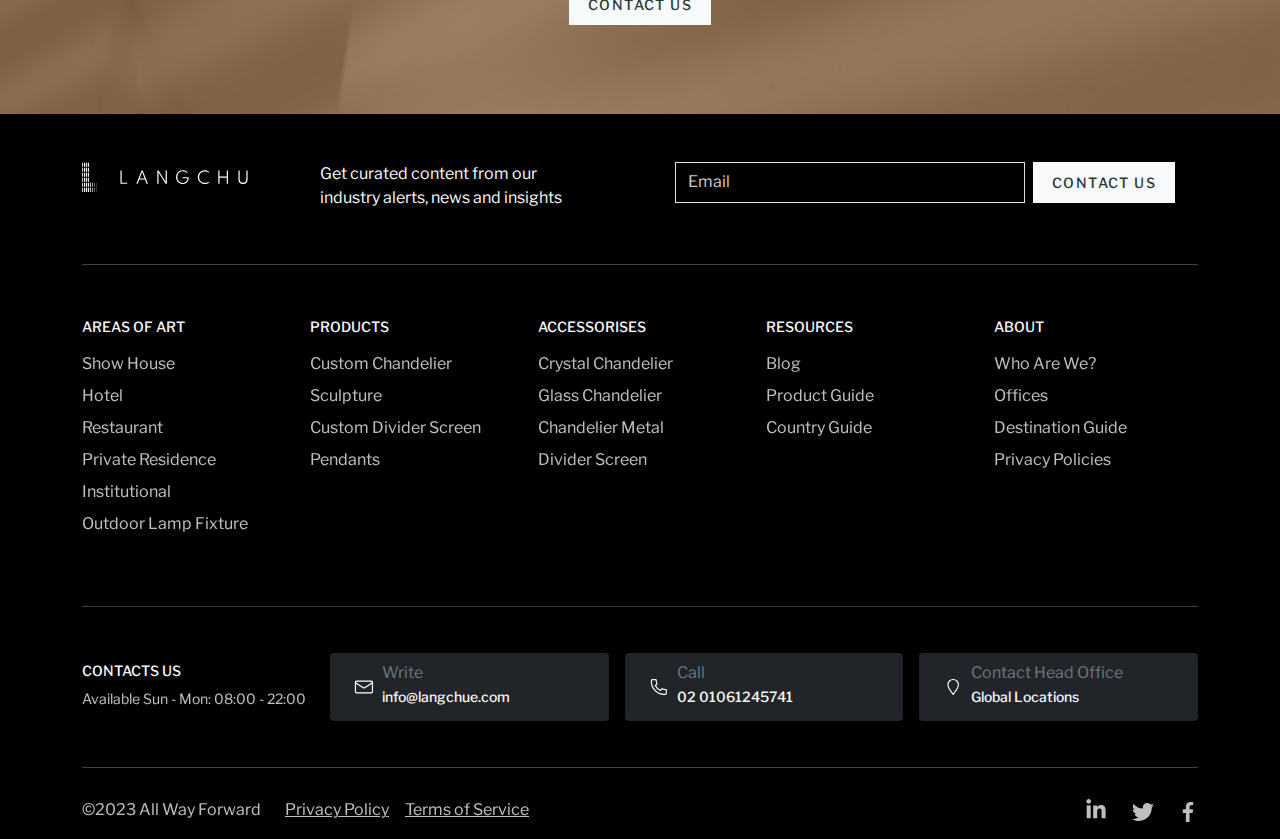
==== commit 88456824: "scextion added" ====
--- a/index.html
+++ b/index.html
@@ -69,6 +69,176 @@
     </div>
   </section>
 
+  <!-- Unrivaled Design Diversity  -->
+  <section class="innovative-functionality py-4 py-md-5">
+    <div class="container">
+      <div class="row align-items-center justify-content-between">
+        <div class="col-md-6 col-lg-5">
+          <div>
+            <h3 class="fs-lg text-uppercase fw-semibold">Unrivaled Design Diversity</h3>
+            <p class="m-0 mb-2">Each installation hole is strictly marked on the drawing, which brings the highest
+              efficiency to the installation work.</p>
+
+            <div class="mt-4">
+              <a href="" class="btn btn-primary">How it works</a>
+            </div>
+          </div>
+        </div>
+        <div class="col-md-6 col-lg-6">
+          <div class="position-relative mb-3">
+            <img src="assets/images/home/Diversity.png" class="w-100 object-fit-cover" height="300" alt="How it works">
+          </div>
+          <div class="d-flex gap-2 w-100">
+            <div class="w-100"><img src="assets/images/home/Diversity-1.png" class="w-100" height="140"
+                alt="How it works">
+            </div>
+            <div class="w-100">
+              <img src="assets/images/home/Diversity-2.png" class="w-100" height="140" alt="How it works">
+            </div>
+          </div>
+        </div>
+      </div>
+    </div>
+    </div>
+  </section>
+
+  <!-- Assurance Quality -->
+  <section class="assurance-quality py-4 py-md-5">
+    <div class="container">
+      <div class="row align-items-center">
+        <div class="col-md-6">
+          <div>
+            <img src="assets/images/home/assurance-quality.png" class="object-fit-cover" height="450" alt="our product">
+          </div>
+        </div>
+        <div class="col-md-6">
+          <div>
+            <h3 class="fs-lg text-uppercase fw-semibold">Unlock the Assurance
+              of Quality</h3>
+            <p class="m-0 mb-2">At Langchu, our commitment to excellence is validated through our certifications. We
+              uphold the highest industry
+              standards to ensure that every lighting solution we deliver meets rigorous quality benchmarks.</p>
+
+            <ul class="list-unstyled d-flex flex-column gap-3 my-4">
+              <li class="text-uppercase fw-medium">
+                <img src="assets/icons/download.svg" alt="download">
+                <span>GS Quality Seal Certification</span>
+              </li>
+              <li class="text-uppercase fw-medium">
+                <img src="assets/icons/download.svg" alt="download">
+                <span>Golden-M certification</span>
+              </li>
+              <li class="text-uppercase fw-medium">
+                <img src="assets/icons/download.svg" alt="download">
+                <span>general Certification</span>
+              </li>
+            </ul>
+            <div>
+              <a href="" class="btn btn-primary">Our Projects</a>
+            </div>
+          </div>
+        </div>
+      </div>
+    </div>
+  </section>
+
+  <!-- Product line -->
+  <section class="product-line py-4 py-md-5">
+    <div class="container">
+      <div class="row">
+        <div class="col-md-12">
+          <div class="text-center mb-4 mb-md-5">
+            <h3 class="fs-lg text-uppercase fw-semibold">Product line</h3>
+          </div>
+        </div>
+      </div>
+      <div class="row g-4">
+        <!-- 1 -->
+        <div class="col-md-6">
+          <div class="w-100 position-relative">
+            <img src="assets/images/home/project-1.png" class="w-100 object-fit-cover" height="300" alt="project">
+            <div class="position-absolute top-50 start-50 translate-middle">
+              <h4 class="fs-md text-white text-uppercase">Pendants</h4>
+            </div>
+          </div>
+        </div>
+        <!-- 2  -->
+        <div class="col-md-6">
+          <div class="w-100 position-relative">
+            <img src="assets/images/home/project-2.png" class="w-100 object-fit-cover" height="300" alt="project">
+            <div class="position-absolute top-50 start-50 translate-middle">
+              <h4 class="fs-md text-white text-uppercase">Sculpture</h4>
+            </div>
+          </div>
+        </div>
+        <!-- 3  -->
+        <div class="col-md-6">
+          <div class="w-100 position-relative">
+            <img src="assets/images/home/project-3.png" class="w-100 object-fit-cover" height="300" alt="project">
+            <div class="position-absolute top-50 start-50 translate-middle">
+              <h4 class="fs-md text-white text-uppercase">Divider Screen</h4>
+            </div>
+          </div>
+        </div>
+        <!-- 4  -->
+        <div class="col-md-6">
+          <div class="w-100 position-relative">
+            <img src="assets/images/home/project-4.png" class="w-100 object-fit-cover" height="300" alt="project">
+            <div class="position-absolute top-50 start-50 translate-middle">
+              <h4 class="fs-md text-white text-uppercase">Chandelier</h4>
+            </div>
+          </div>
+        </div>
+      </div>
+    </div>
+  </section>
+
+
+
+
+
+  <!-- Innovative Functionality  -->
+  <section class="innovative-functionality py-4 py-md-5">
+    <div class="container">
+      <div class="row align-items-center justify-content-between">
+        <div class="col-md-6 col-lg-5">
+          <div>
+            <h3 class="fs-lg text-uppercase fw-semibold">Innovative Functionality</h3>
+            <p class="m-0 mb-2">Our commitment to innovation extends beyond aesthetics. Langchu products often
+              incorporate
+              advanced
+              technologies and
+              smart features that enhance functionality, energy efficiency, and user experience.</p>
+            <p class="m-0">From integrated lighting controls to sustainable materials, our products offer solutions that
+              adapt to
+              modern
+              lifestyles.</p>
+
+            <div class="mt-4">
+              <a href="" class="btn btn-primary">Our Products</a>
+            </div>
+          </div>
+        </div>
+        <div class="col-md-6 col-lg-6">
+          <div class="position-relative mb-3">
+            <video width="100%" height="250" controls poster="assets/images/home/our-products-poster.png">
+              <source src="movie.mp4" type="video/mp4">
+              <source src="movie.ogg" type="video/ogg">
+              Your browser does not support the video tag.
+            </video>
+            <div class="position-absolute top-50 start-50 translate-middle">
+              <button type="button" class="btn-icon"><img src="assets/icons/play-btn.svg" alt="play icon"></button>
+            </div>
+          </div>
+          <div class="w-100">
+            <img src="assets/images/home/our-products.png" class="w-100 object-fit-cover" height="250"
+              alt="our product">
+          </div>
+        </div>
+      </div>
+    </div>
+  </section>
+
   <!-- Contact Us  -->
   <section class="contact-us py-5 py-md-4 d-flex align-items-center">
     <div class="container">
@@ -84,6 +254,7 @@
     </div>
   </section>
 
+  <!-- Footer  -->
   <footer class="bg-black pt-md-5 pt-4 pb-3">
     <div class="container">
       <!-- upper  -->
@@ -111,7 +282,7 @@
       <div class="row gy-3 row-cols-2 row-cols-sm-3 row-cols-lg-5 py-md-4 py-2">
         <!-- Areas of Art -->
         <div class="col">
-          <h6 class="text-light text-uppercase mb-sm-3">Areas of Art</h6>
+          <h6 class="text-light text-uppercase mb-sm-3 fs-sm">Areas of Art</h6>
           <ul class="list-unstyled d-flex flex-column gap-2">
             <li><a href="" class="text-white opacity-75">Show House</a></li>
             <li><a href="" class="text-white opacity-75">Hotel</a></li>
@@ -123,7 +294,7 @@
         </div>
         <!-- Products -->
         <div class="col">
-          <h6 class="text-light text-uppercase mb-sm-3">Products</h6>
+          <h6 class="text-light text-uppercase mb-sm-3 fs-sm">Products</h6>
           <ul class="list-unstyled d-flex flex-column gap-2">
             <li><a href="" class="text-white opacity-75">Custom Chandelier</a></li>
             <li><a href="" class="text-white opacity-75">Sculpture</a></li>
@@ -133,7 +304,7 @@
         </div>
         <!-- Accessorises -->
         <div class="col">
-          <h6 class="text-light text-uppercase mb-sm-3">Accessorises</h6>
+          <h6 class="text-light text-uppercase mb-sm-3 fs-sm">Accessorises</h6>
           <ul class="list-unstyled d-flex flex-column gap-2">
             <li><a href="" class="text-white opacity-75">Crystal Chandelier</a></li>
             <li><a href="" class="text-white opacity-75">Glass Chandelier</a></li>
@@ -143,7 +314,7 @@
         </div>
         <!-- Accessorises -->
         <div class="col">
-          <h6 class="text-light text-uppercase mb-sm-3">Resources</h6>
+          <h6 class="text-light text-uppercase mb-sm-3 fs-sm">Resources</h6>
           <ul class="list-unstyled d-flex flex-column gap-2">
             <li><a href="" class="text-white opacity-75">Blog</a></li>
             <li><a href="" class="text-white opacity-75">Product Guide</a></li>
@@ -152,7 +323,7 @@
         </div>
         <!-- About -->
         <div class="col">
-          <h6 class="text-light text-uppercase mb-sm-3">About</h6>
+          <h6 class="text-light text-uppercase mb-sm-3 fs-sm">About</h6>
           <ul class="list-unstyled d-flex flex-column gap-2">
             <li><a href="" class="text-white opacity-75">Who Are We?</a></li>
             <li><a href="" class="text-white opacity-75">Offices</a></li>
@@ -169,7 +340,7 @@
         <div class="col-md-12">
           <div class="d-flex align-items-lg-center flex-column flex-xl-row gap-4">
             <div class="flex-shrink-0">
-              <h6 class="text-light text-uppercase mb-2">Contacts Us</h6>
+              <h6 class="text-light text-uppercase mb-2 fs-sm">Contacts Us</h6>
               <p class="text-white opacity-75 m-0"><small>Available Sun - Mon: 08:00 - 22:00</small></p>
             </div>
 
@@ -181,7 +352,7 @@
                     <img src="assets/icons/email.svg" width="20" alt="email">
                     <div>
                       <p class="text-secondary m-0 mb-1">Write</p>
-                      <h6 class="text-light mb-2">info@langchue.com</h6>
+                      <h6 class="text-light mb-2 fs-sm">info@langchue.com</h6>
                     </div>
                   </div>
                 </div>
@@ -193,7 +364,7 @@
                       <p class="text-secondary m-0 mb-1">
                         Call
                       </p>
-                      <h6 class="text-light mb-2">02 01061245741</h6>
+                      <h6 class="text-light mb-2 fs-sm">02 01061245741</h6>
                     </div>
                   </div>
                 </div>
@@ -203,7 +374,7 @@
                     <img src="assets/icons/location.svg" width="20" alt="email">
                     <div>
                       <p class="text-secondary m-0 mb-1">Contact Head Office</p>
-                      <h6 class="text-light mb-2">Global Locations</h6>
+                      <h6 class="text-light mb-2 fs-sm">Global Locations</h6>
                     </div>
                   </div>
                 </div>
@@ -255,6 +426,17 @@
 
   <!-- Bootstrap JS  -->
   <script src="assets/js/bootstrap.bundle.min.js"></script>
+
+  <script>
+    window.addEventListener("scroll", () => {
+      const header = document.querySelector('header');
+      if (window.scrollY >= 64) {
+        header.classList.add('bg-black')
+      } else {
+        header.classList.remove('bg-black')
+      }
+    });
+  </script>
 </body>
 
 </html>--- a/assets/css/style.css
+++ b/assets/css/style.css
@@ -45,19 +45,40 @@
 }
 
 /* *********** Hero Section ***********  */
+.fs-sm {
+  font-size: 14px;
+}
 
-.hero-home {
-  background: no-repeat center/cover url("../images/home/hero-bg.png");
-  ;
-  min-height: 450px;
+.fs-base {
+  font-size: 16px;
+}
+
+.fs-md {
+  font-size: 20px;
+}
+
+.fs-lg {
+  font-size: 24px;
+}
+
+.fs-xl {
+  font-size: 28px;
 }
 
 .fs-xxl {
-  font-size: 30px;
+  font-size: 32px;
   letter-spacing: 3.6px;
 }
 
+a {
+  text-decoration: none;
+}
 
+a:hover {
+  text-decoration: underline;
+}
+
+/* *********** Hero Section ***********  */
 .btn {
   border-radius: 0;
   text-transform: uppercase;
@@ -68,9 +89,29 @@
   box-shadow: none;
 }
 
+.btn-primary {
+  color: #fff;
+  background-color: #000;
+  border-color: #000;
+}
+
 .btn-light {
   color: #253A36;
 }
+
+.btn-icon {
+  all: unset;
+  cursor: pointer;
+}
+
+/* *********** Hero Section ***********  */
+
+.hero-home {
+  background: no-repeat center/cover url("../images/home/hero-bg.png");
+  min-height: 450px;
+}
+
+
 
 
 .form-control {
@@ -87,17 +128,13 @@
   margin-block: 30px;
 }
 
-a {
-  text-decoration: none;
-}
 
-a:hover {
-  text-decoration: underline;
-}
+/* *********** Assurance Quality ***********  */
 
-h6 {
-  font-size: 14px;
-}
+/* .assurance-quality ul {
+  list-style-image: url('../icons/download.svg');
+} */
+
 
 /* *********** Contact Us ***********  */
 .contact-us {
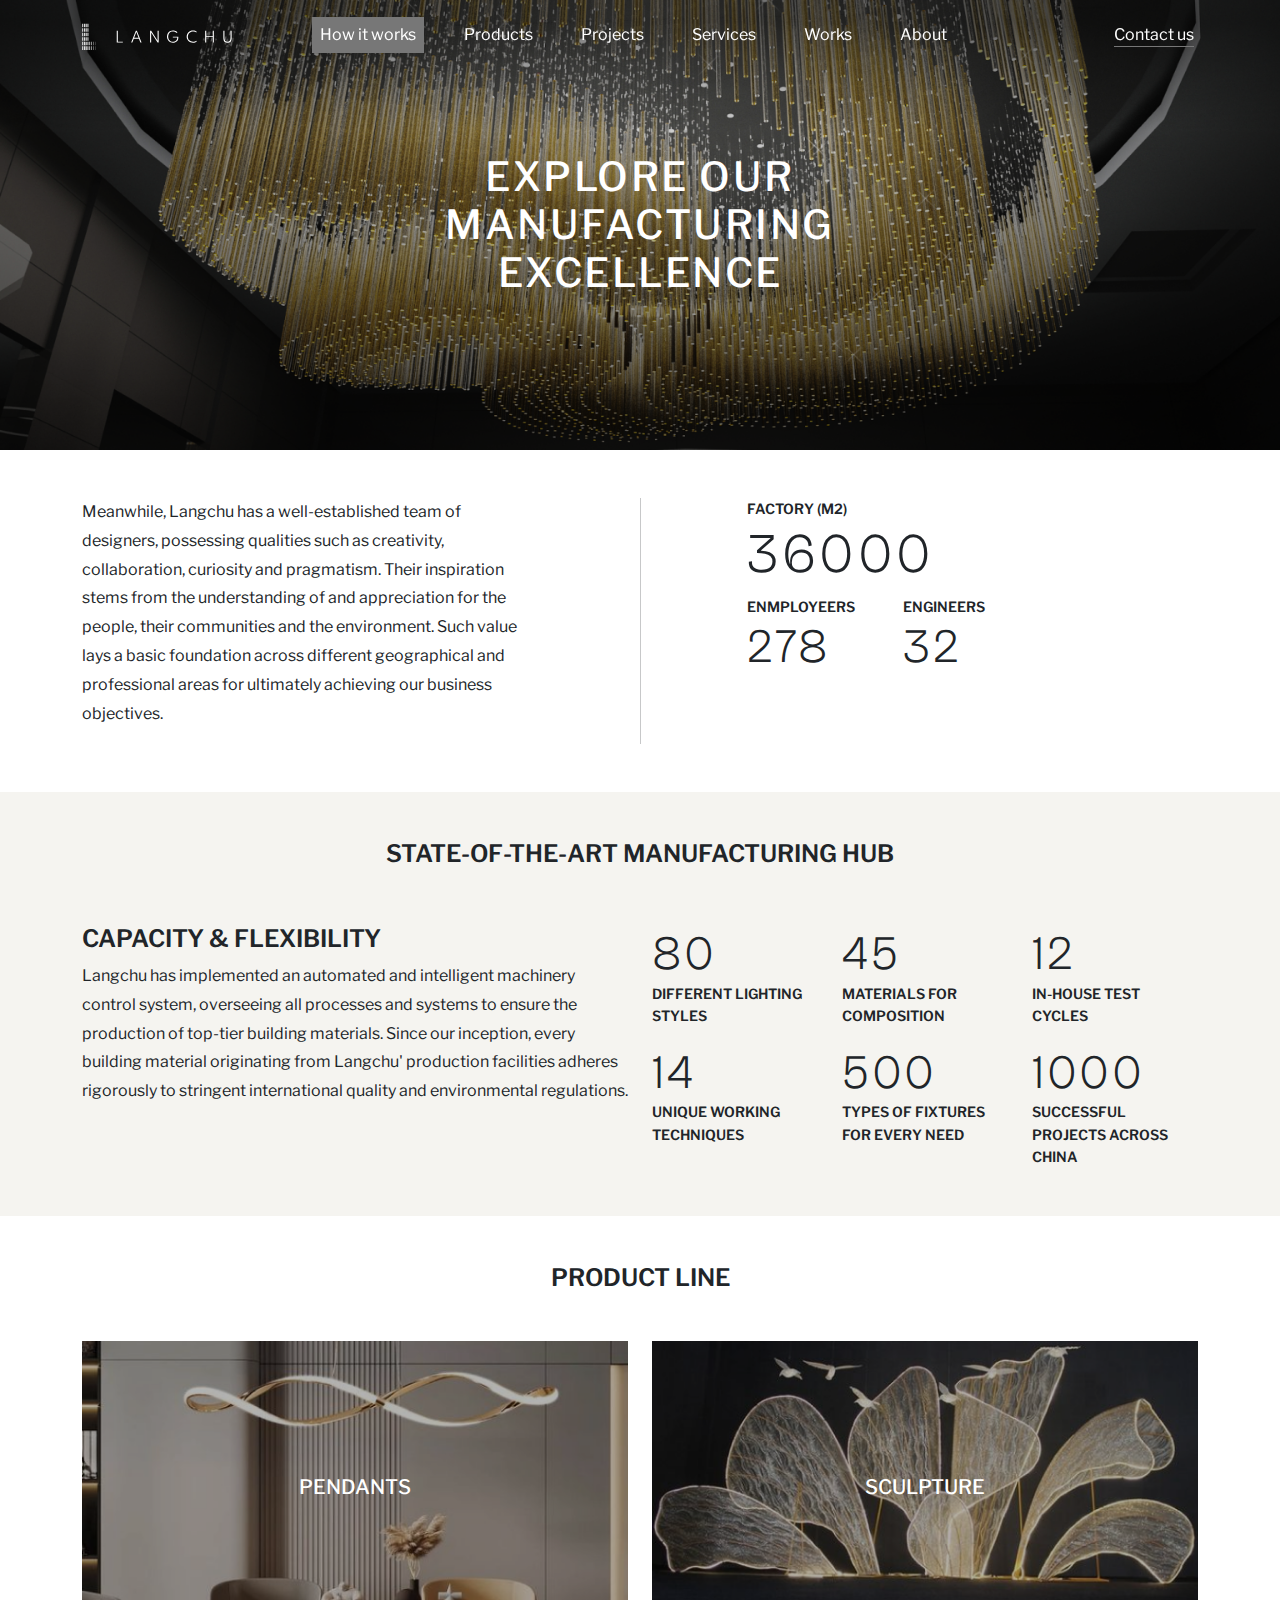
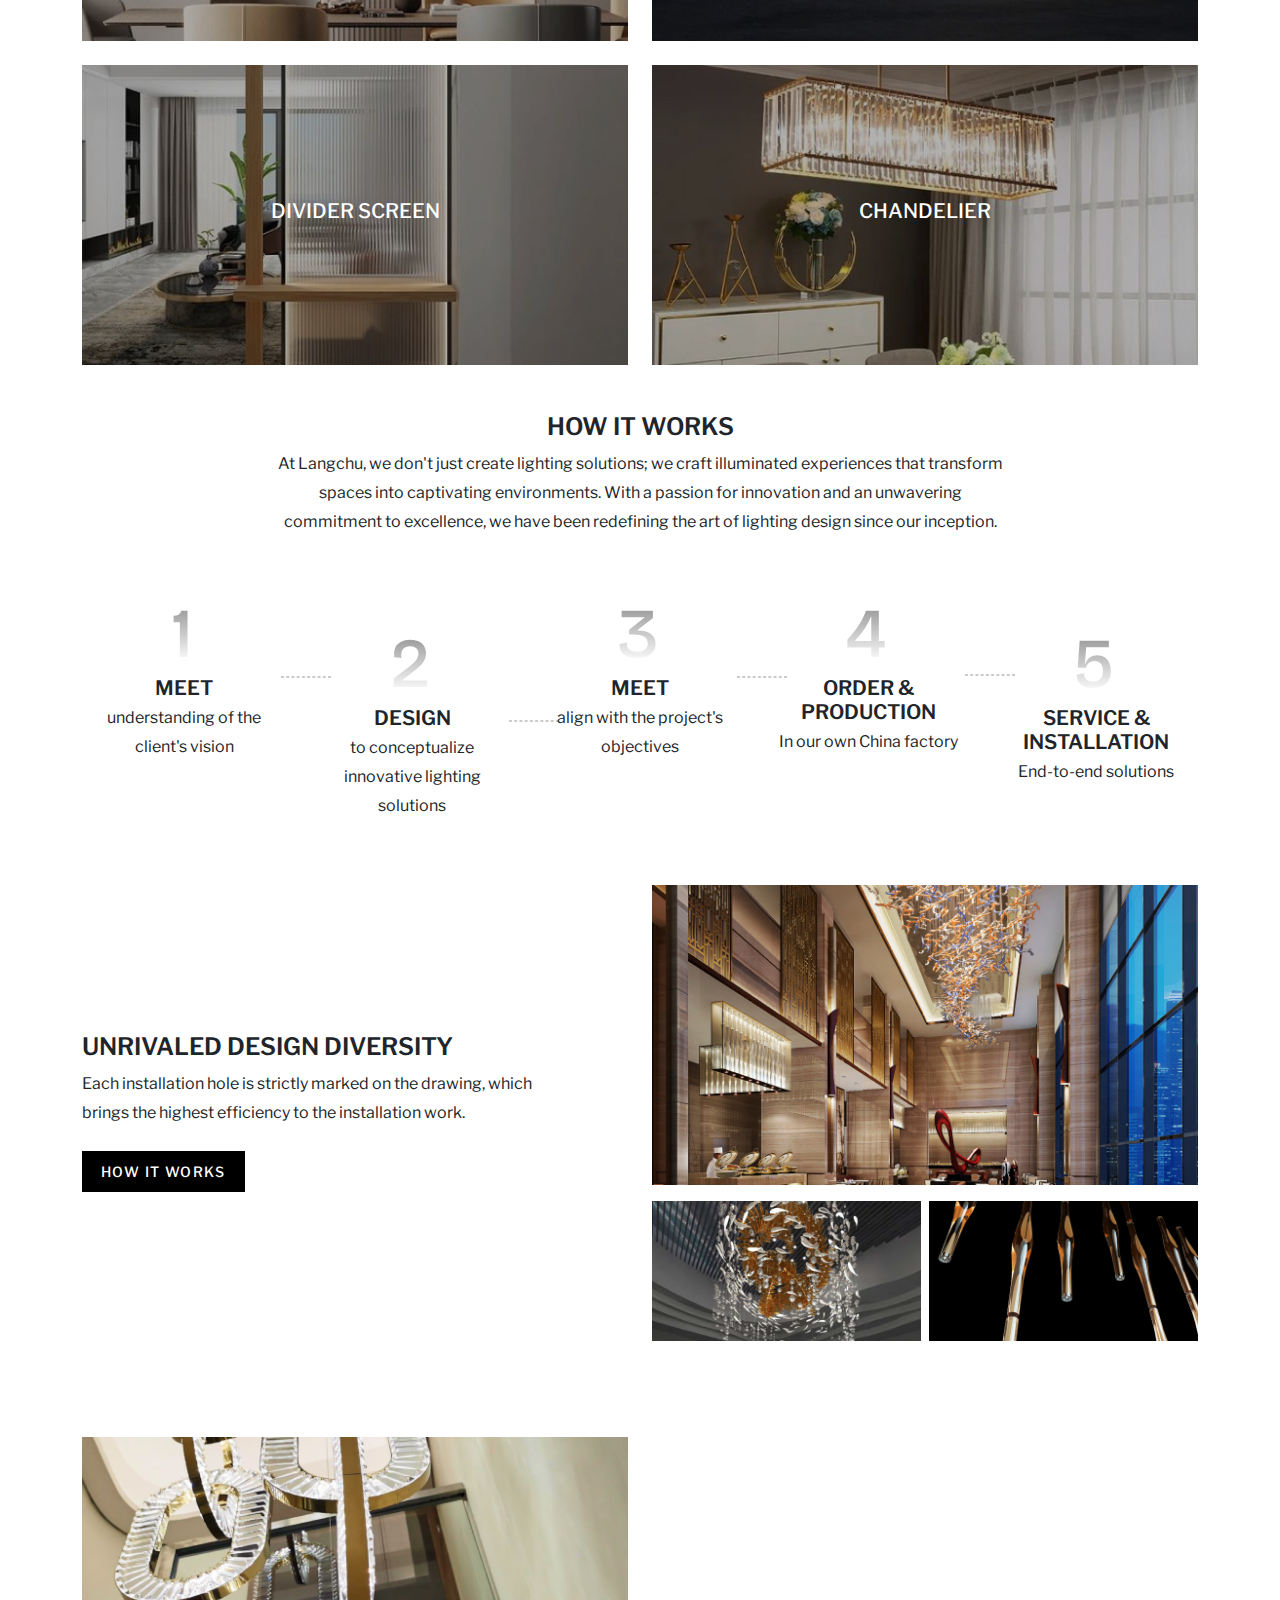
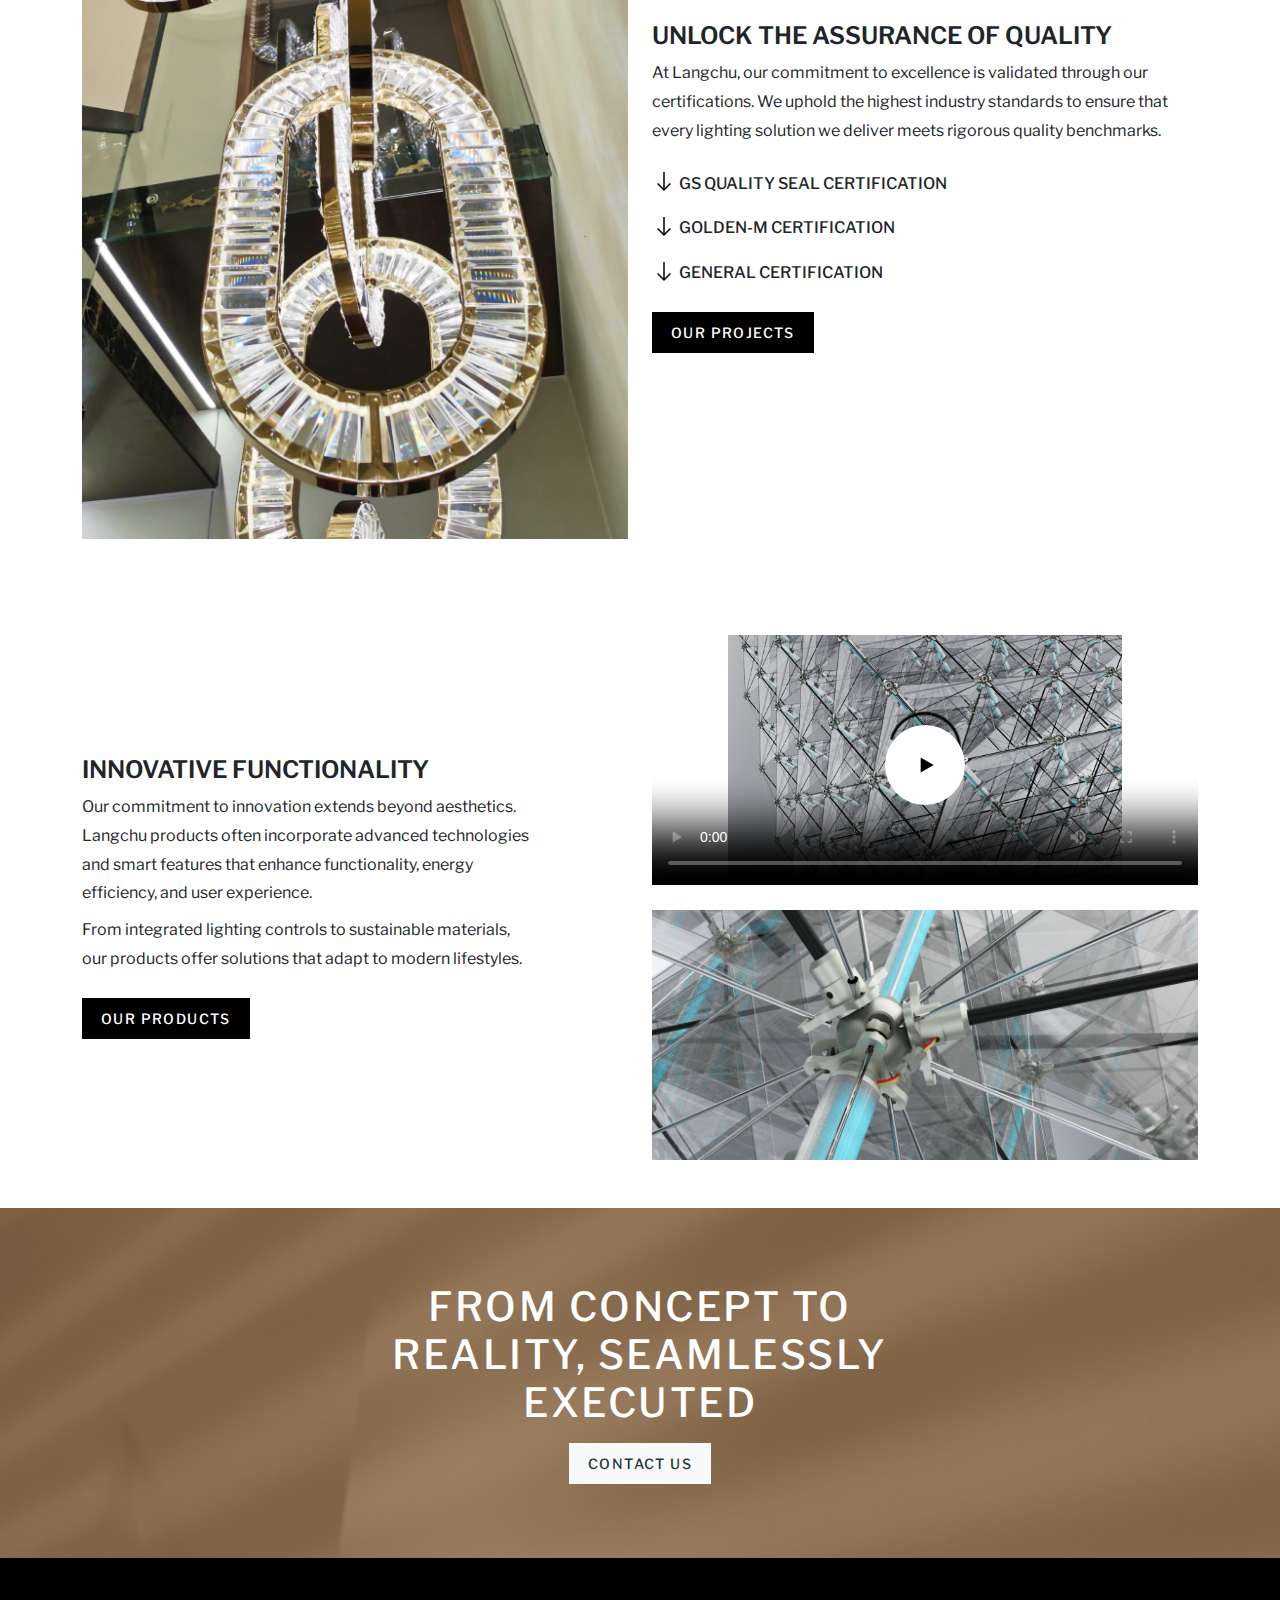
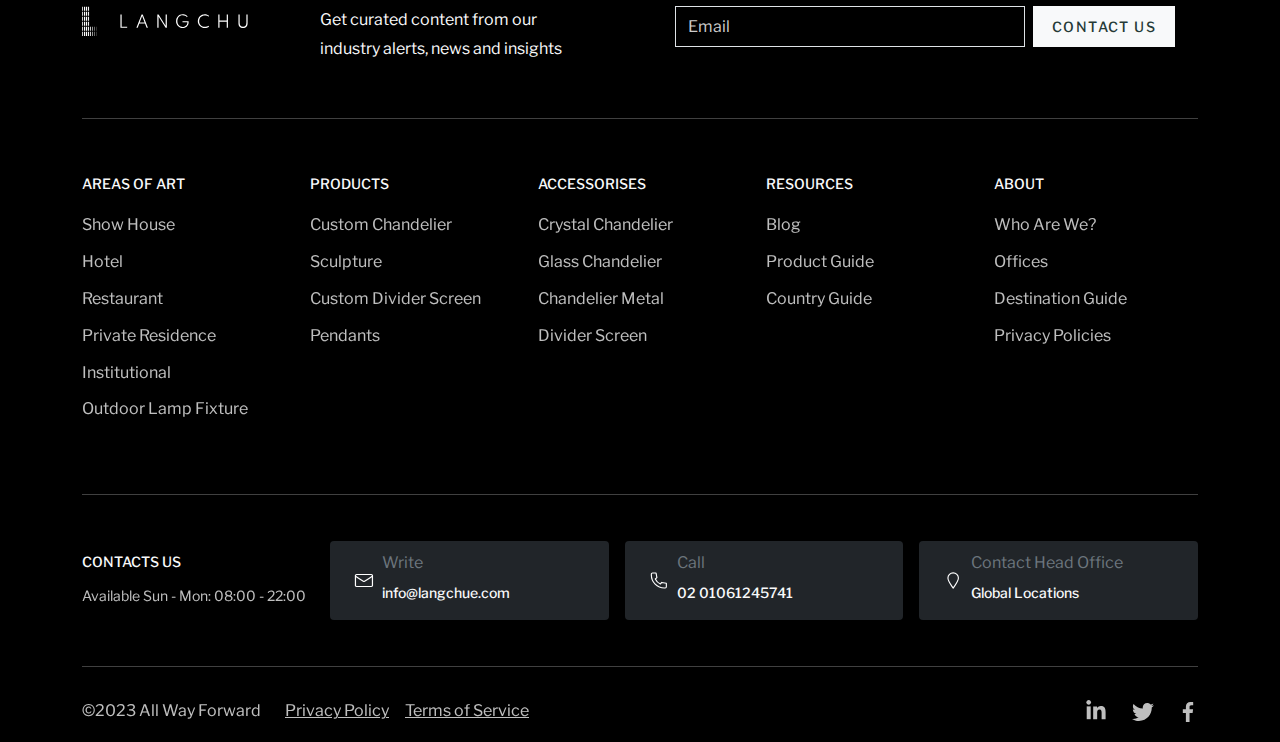
==== commit 756f9884: "home page" ====
--- a/index.html
+++ b/index.html
@@ -61,13 +61,239 @@
       <div class="row justify-content-center">
         <div class="col-md-10 col-lg-8 col-xl-6">
           <div class="text-center">
-            <h1 class="text-white text-uppercase m-0 fs-xxl">Explore Our Manufacturing
+            <h1 class="text-white text-uppercase m-0 fs-2xl">Explore Our Manufacturing
               Excellence</h1>
           </div>
         </div>
       </div>
     </div>
   </section>
+
+  <!-- Company Stats  -->
+  <section class="py-4 py-md-5">
+    <div class="container">
+      <div class="row">
+        <div class="col-md-5">
+          <div>
+            <p>Meanwhile, Langchu has a well-established team of designers, possessing qualities such as creativity,
+              collaboration,
+              curiosity and pragmatism. Their inspiration stems from the understanding of and appreciation for the
+              people, their
+              communities and the environment. Such value lays a basic foundation across different geographical and
+              professional areas
+              for ultimately achieving our business objectives.</p>
+          </div>
+        </div>
+        <div class="col-md-2">
+          <div class="h-100 text-dark">
+            <div class="vr h-100 d-flex mx-auto"></div>
+          </div>
+        </div>
+        <div class="col-md-5">
+          <div>
+            <div>
+              <h3 class="fs-sm m-0 fw-semibold text-uppercase">Factory (m2)</h2>
+                <h4 class="fs-4xl ff-secondary fw-lighter">36000</h4>
+            </div>
+            <div class="d-flex gap-md-5 gap-4">
+              <div>
+                <h3 class="fs-sm m-0 fw-semibold text-uppercase">enmployeers</h2>
+                  <h4 class="fs-3xl ff-secondary fw-lighter">278</h4>
+              </div>
+              <div>
+                <h3 class="fs-sm m-0 fw-semibold text-uppercase">Engineers</h2>
+                  <h4 class="fs-3xl ff-secondary fw-lighter">32</h4>
+              </div>
+            </div>
+          </div>
+        </div>
+      </div>
+    </div>
+  </section>
+
+  <!-- State-of-the-Art Manufacturing Hub -->
+  <section class="py-4 py-md-5 section-bg">
+    <div class="container-fluid">
+      <div class="row mb-4 mb-md-5">
+        <div class="col-md-12">
+          <div class="text-center">
+            <h3 class="fs-lg text-uppercase fw-semibold">State-of-the-Art Manufacturing Hub</h3>
+          </div>
+        </div>
+      </div>
+      <div class="container">
+        <div class="row">
+          <div class="col-md-6">
+            <div>
+              <h3 class="fs-lg text-uppercase fw-semibold">Capacity & Flexibility</h3>
+              <p>Langchu has implemented an automated and intelligent machinery control system, overseeing all processes
+                and systems to
+                ensure the production of top-tier building materials. Since our inception, every building material
+                originating from
+                Langchu' production facilities adheres rigorously to stringent international quality and environmental
+                regulations.</p>
+            </div>
+          </div>
+          <div class="col-md-6">
+            <div class="row row-cols-2 row-cols-md-3 gy-3">
+              <!-- 1  -->
+              <div class="col">
+                <h3 class="fs-3xl ff-secondary fw-lighter m-0">80</h3>
+                <h4 class="fs-sm m-0 fw-semibold text-uppercase">Different
+                  Lighting Styles</h4>
+              </div>
+              <!-- 2  -->
+              <div class="col-">
+                <h3 class="fs-3xl ff-secondary fw-lighter m-0">45</h3>
+                <h4 class="fs-sm m-0 fw-semibold text-uppercase">Materials
+                  for Composition</h4>
+              </div>
+              <!-- 3  -->
+              <div class="col">
+                <h3 class="fs-3xl ff-secondary fw-lighter m-0">12</h3>
+                <h4 class="fs-sm m-0 fw-semibold text-uppercase">In-house Test<br />
+                  Cycles</h4>
+              </div>
+              <!-- 4  -->
+              <div class="col">
+                <h3 class="fs-3xl ff-secondary fw-lighter m-0">14</h3>
+                <h4 class="fs-sm m-0 fw-semibold text-uppercase">Unique Working
+                  Techniques</h4>
+              </div>
+              <!-- 5  -->
+              <div class="col">
+                <h3 class="fs-3xl ff-secondary fw-lighter m-0">500</h3>
+                <h4 class="fs-sm m-0 fw-semibold text-uppercase">Types of Fixtures
+                  for Every Need</h4>
+              </div>
+              <!-- 6  -->
+              <div class="col">
+                <h3 class="fs-3xl ff-secondary fw-lighter m-0">1000</h3>
+                <h4 class="fs-sm m-0 fw-semibold text-uppercase">Successful Projects
+                  Across China</h4>
+              </div>
+            </div>
+          </div>
+        </div>
+      </div>
+    </div>
+  </section>
+
+  <!-- Product line -->
+  <section class="product-line py-4 py-md-5">
+    <div class="container">
+      <div class="row">
+        <div class="col-md-12">
+          <div class="text-center mb-4 mb-md-5">
+            <h3 class="fs-lg text-uppercase fw-semibold">Product line</h3>
+          </div>
+        </div>
+      </div>
+      <div class="row g-4">
+        <!-- 1 -->
+        <div class="col-md-6">
+          <div class="w-100 position-relative">
+            <img src="assets/images/home/project-1.png" class="w-100 object-fit-cover" height="300" alt="project">
+            <div class="position-absolute top-50 start-50 translate-middle">
+              <h4 class="fs-md text-white text-uppercase">Pendants</h4>
+            </div>
+          </div>
+        </div>
+        <!-- 2  -->
+        <div class="col-md-6">
+          <div class="w-100 position-relative">
+            <img src="assets/images/home/project-2.png" class="w-100 object-fit-cover" height="300" alt="project">
+            <div class="position-absolute top-50 start-50 translate-middle">
+              <h4 class="fs-md text-white text-uppercase">Sculpture</h4>
+            </div>
+          </div>
+        </div>
+        <!-- 3  -->
+        <div class="col-md-6">
+          <div class="w-100 position-relative">
+            <img src="assets/images/home/project-3.png" class="w-100 object-fit-cover" height="300" alt="project">
+            <div class="position-absolute top-50 start-50 translate-middle">
+              <h4 class="fs-md text-white text-uppercase">Divider Screen</h4>
+            </div>
+          </div>
+        </div>
+        <!-- 4  -->
+        <div class="col-md-6">
+          <div class="w-100 position-relative">
+            <img src="assets/images/home/project-4.png" class="w-100 object-fit-cover" height="300" alt="project">
+            <div class="position-absolute top-50 start-50 translate-middle">
+              <h4 class="fs-md text-white text-uppercase">Chandelier</h4>
+            </div>
+          </div>
+        </div>
+      </div>
+    </div>
+  </section>
+
+  <!-- How it works -->
+  <section>
+    <div class="container">
+      <div class="row justify-content-center mb-4 mb-md-5">
+        <div class="col-md-8">
+          <div class="text-center">
+            <h3 class="fs-lg text-uppercase fw-semibold">How it works</h3>
+            <p class="m-0 mb-2">At Langchu, we don't just create lighting solutions; we craft illuminated experiences
+              that transform spaces into
+              captivating environments. With a passion for innovation and an unwavering commitment to excellence, we
+              have been
+              redefining the art of lighting design since our inception.</p>
+          </div>
+        </div>
+      </div>
+      <div class="row ro-cols-2 row-cols-lg-5 how-works-cus position-relative">
+        <!-- 1  -->
+        <div class="col">
+          <div class="text-center position-relative">
+            <h3 class="fs-5xl fw-medium ff-secondary gradient-text m-0">1</h3>
+            <h4 class="fs-md text-uppercase fw-semibold m-0 mb-1">Meet</h4>
+            <p>understanding of the
+              client's vision </p>
+          </div>
+        </div>
+        <!-- 2  -->
+        <div class="col">
+          <div class="text-center position-relative">
+            <h3 class="fs-5xl fw-medium ff-secondary gradient-text m-0">2</h3>
+            <h4 class="fs-md text-uppercase fw-semibold m-0 mb-1">Design</h4>
+            <p>to conceptualize innovative
+              lighting solutions</p>
+          </div>
+        </div>
+        <!-- 3  -->
+        <div class="col">
+          <div class="text-center position-relative">
+            <h3 class="fs-5xl fw-medium ff-secondary gradient-text m-0">3</h3>
+            <h4 class="fs-md text-uppercase fw-semibold m-0 mb-1">Meet</h4>
+            <p>align with the project's objectives</p>
+          </div>
+        </div>
+        <!-- 4  -->
+        <div class="col">
+          <div class="text-center position-relative">
+            <h3 class="fs-5xl fw-medium ff-secondary gradient-text m-0">4</h3>
+            <h4 class="fs-md text-uppercase fw-semibold m-0 mb-1">Order & <br />
+              production</h4>
+            <p>In our own China factory</p>
+          </div>
+        </div>
+        <!-- 5 -->
+        <div class="col">
+          <div class="text-center position-relative">
+            <h3 class="fs-5xl fw-medium ff-secondary gradient-text m-0">5</h3>
+            <h4 class="fs-md text-uppercase fw-semibold m-0 mb-1">Service &
+              Installation</h4>
+            <p>End-to-end solutions</p>
+          </div>
+        </div>
+      </div>
+    </div>
+  </section>
+
 
   <!-- Unrivaled Design Diversity  -->
   <section class="innovative-functionality py-4 py-md-5">
@@ -108,7 +334,8 @@
       <div class="row align-items-center">
         <div class="col-md-6">
           <div>
-            <img src="assets/images/home/assurance-quality.png" class="object-fit-cover" height="450" alt="our product">
+            <img src="assets/images/home/assurance-quality.png" class="object-fit-cover img-fluid" height="450"
+              alt="our product">
           </div>
         </div>
         <div class="col-md-6">
@@ -142,59 +369,6 @@
     </div>
   </section>
 
-  <!-- Product line -->
-  <section class="product-line py-4 py-md-5">
-    <div class="container">
-      <div class="row">
-        <div class="col-md-12">
-          <div class="text-center mb-4 mb-md-5">
-            <h3 class="fs-lg text-uppercase fw-semibold">Product line</h3>
-          </div>
-        </div>
-      </div>
-      <div class="row g-4">
-        <!-- 1 -->
-        <div class="col-md-6">
-          <div class="w-100 position-relative">
-            <img src="assets/images/home/project-1.png" class="w-100 object-fit-cover" height="300" alt="project">
-            <div class="position-absolute top-50 start-50 translate-middle">
-              <h4 class="fs-md text-white text-uppercase">Pendants</h4>
-            </div>
-          </div>
-        </div>
-        <!-- 2  -->
-        <div class="col-md-6">
-          <div class="w-100 position-relative">
-            <img src="assets/images/home/project-2.png" class="w-100 object-fit-cover" height="300" alt="project">
-            <div class="position-absolute top-50 start-50 translate-middle">
-              <h4 class="fs-md text-white text-uppercase">Sculpture</h4>
-            </div>
-          </div>
-        </div>
-        <!-- 3  -->
-        <div class="col-md-6">
-          <div class="w-100 position-relative">
-            <img src="assets/images/home/project-3.png" class="w-100 object-fit-cover" height="300" alt="project">
-            <div class="position-absolute top-50 start-50 translate-middle">
-              <h4 class="fs-md text-white text-uppercase">Divider Screen</h4>
-            </div>
-          </div>
-        </div>
-        <!-- 4  -->
-        <div class="col-md-6">
-          <div class="w-100 position-relative">
-            <img src="assets/images/home/project-4.png" class="w-100 object-fit-cover" height="300" alt="project">
-            <div class="position-absolute top-50 start-50 translate-middle">
-              <h4 class="fs-md text-white text-uppercase">Chandelier</h4>
-            </div>
-          </div>
-        </div>
-      </div>
-    </div>
-  </section>
-
-
-
 
 
   <!-- Innovative Functionality  -->
@@ -245,7 +419,7 @@
       <div class="row justify-content-center">
         <div class="col-md-10 col-lg-8 col-xl-6">
           <div class="text-center">
-            <h2 class="text-white mb-3 text-uppercase fs-xxl">From Concept to Reality,
+            <h2 class="text-white mb-3 text-uppercase fs-2xl">From Concept to Reality,
               Seamlessly Executed</h2>
             <button type="button" class="btn btn-light">Contact Us</button>
           </div>
@@ -259,12 +433,12 @@
     <div class="container">
       <!-- upper  -->
       <div class="row gy-4 gy-xl-0 justify-content-xl-between pb-md-4 pb-3">
-        <div class="col-xl-2 col-xxl-3">
+        <div class="col-xl-2 col-2xl-3">
           <div class="text-center text-xl-start">
             <img src="assets/images/logo.svg" class="img-fluid" alt="logo">
           </div>
         </div>
-        <div class="col-xl-3 col-xxl-3">
+        <div class="col-xl-3 col-2xl-3">
           <div class="text-center text-xl-start">
             <p class="text-light m-0">Get curated content from our
               industry alerts, news and insights</p>
@@ -423,7 +597,21 @@
 
     </div>
   </footer>
-
+  <!-- 
+  <swiper-container class="mySwiper" pagination="true" autoplay pagination-clickable="true" slides-per-view="auto"
+    centered-slides="true" space-between="30" centered-slides="true">
+    <swiper-slide>Slide 1</swiper-slide>
+    <swiper-slide>Slide 2</swiper-slide>
+    <swiper-slide>Slide 3</swiper-slide>
+    <swiper-slide>Slide 4</swiper-slide>
+    <swiper-slide>Slide 5</swiper-slide>
+    <swiper-slide>Slide 6</swiper-slide>
+    <swiper-slide>Slide 7</swiper-slide>
+    <swiper-slide>Slide 8</swiper-slide>
+    <swiper-slide>Slide 9</swiper-slide>
+  </swiper-container>
+
+  <script src="https://cdn.jsdelivr.net/npm/swiper@10/swiper-element-bundle.min.js"></script> -->
   <!-- Bootstrap JS  -->
   <script src="assets/js/bootstrap.bundle.min.js"></script>
 
--- a/assets/css/style.css
+++ b/assets/css/style.css
@@ -1,14 +1,10 @@
 /* Bootstrap CSS */
-@import "./bootstrap.min.css";
-
-/* Font Family  */
-@import url('https://fonts.googleapis.com/css2?family=Libre+Franklin:ital,wght@0,100;0,200;0,300;0,400;0,500;0,600;0,700;0,800;0,900;1,100;1,200;1,300;1,400;1,500;1,600;1,700;1,800;1,900&display=swap');
+@import "bootstrap.min.css";
+@import "typography.css";
+@import "components.css";
 
 
 
-body {
-  font-family: 'Libre Franklin', sans-serif;
-}
 
 /* *********** Header *********** */
 .nav-main-links a.active {
@@ -38,71 +34,7 @@
   background-image: url("data:image/svg+xml,%3csvg xmlns='http://www.w3.org/2000/svg' viewBox='0 0 30 30'%3e%3cpath stroke='rgba%28119, 119, 119, 0.75%29' stroke-linecap='round' stroke-miterlimit='10' stroke-width='2' d='M4 7h22M4 15h22M4 23h22'/%3e%3c/svg%3e");
 }
 
-.btn-contact-us {
-  text-decoration: underline;
-  text-decoration-color: #777;
-  text-underline-offset: 6px;
-}
 
-/* *********** Hero Section ***********  */
-.fs-sm {
-  font-size: 14px;
-}
-
-.fs-base {
-  font-size: 16px;
-}
-
-.fs-md {
-  font-size: 20px;
-}
-
-.fs-lg {
-  font-size: 24px;
-}
-
-.fs-xl {
-  font-size: 28px;
-}
-
-.fs-xxl {
-  font-size: 32px;
-  letter-spacing: 3.6px;
-}
-
-a {
-  text-decoration: none;
-}
-
-a:hover {
-  text-decoration: underline;
-}
-
-/* *********** Hero Section ***********  */
-.btn {
-  border-radius: 0;
-  text-transform: uppercase;
-  font-weight: 500;
-  font-size: 14px;
-  letter-spacing: 1.4px;
-  padding: 9px 18px;
-  box-shadow: none;
-}
-
-.btn-primary {
-  color: #fff;
-  background-color: #000;
-  border-color: #000;
-}
-
-.btn-light {
-  color: #253A36;
-}
-
-.btn-icon {
-  all: unset;
-  cursor: pointer;
-}
 
 /* *********** Hero Section ***********  */
 
@@ -110,9 +42,6 @@
   background: no-repeat center/cover url("../images/home/hero-bg.png");
   min-height: 450px;
 }
-
-
-
 
 .form-control {
   border-radius: 0;
@@ -123,11 +52,34 @@
   border-color: #fff;
 }
 
-hr {
-  border-color: rgb(255, 255, 255);
-  margin-block: 30px;
+/* *********** Manufacturing Hub ***********  */
+.section-bg {
+  background-color: #F5F4F0;
+  ;
 }
 
+/* *********** how works ***********  */
+
+.how-works-cus .col>div::before {
+  position: absolute;
+  content: '';
+  right: -45px;
+  top: 0;
+  bottom: 0;
+  margin-block: auto;
+  width: 50px;
+  height: 1px;
+  border: 1px dashed rgba(0, 0, 0, 0.2);
+}
+
+.how-works-cus .col:last-child>div::before {
+  display: none;
+}
+
+.how-works-cus .col:nth-child(2),
+.how-works-cus .col:nth-child(5) {
+  margin-top: 30px;
+}
 
 /* *********** Assurance Quality ***********  */
 
@@ -175,15 +127,15 @@
 }
 
 @media all and (min-width:320px) and (max-width: 767px) {
-  .fs-xxl {
-    font-size: 18px;
+
+  .how-works-cus .col:nth-child(2),
+  .how-works-cus .col:nth-child(5) {
+    margin-top: 0;
   }
 
-  hr {
-    margin-block: 16px;
+  .how-works-cus .col>div::before {
+    display: none;
   }
-
-
 
   .hero-home {
     background-image: url("../images//home/hero-bg.png");
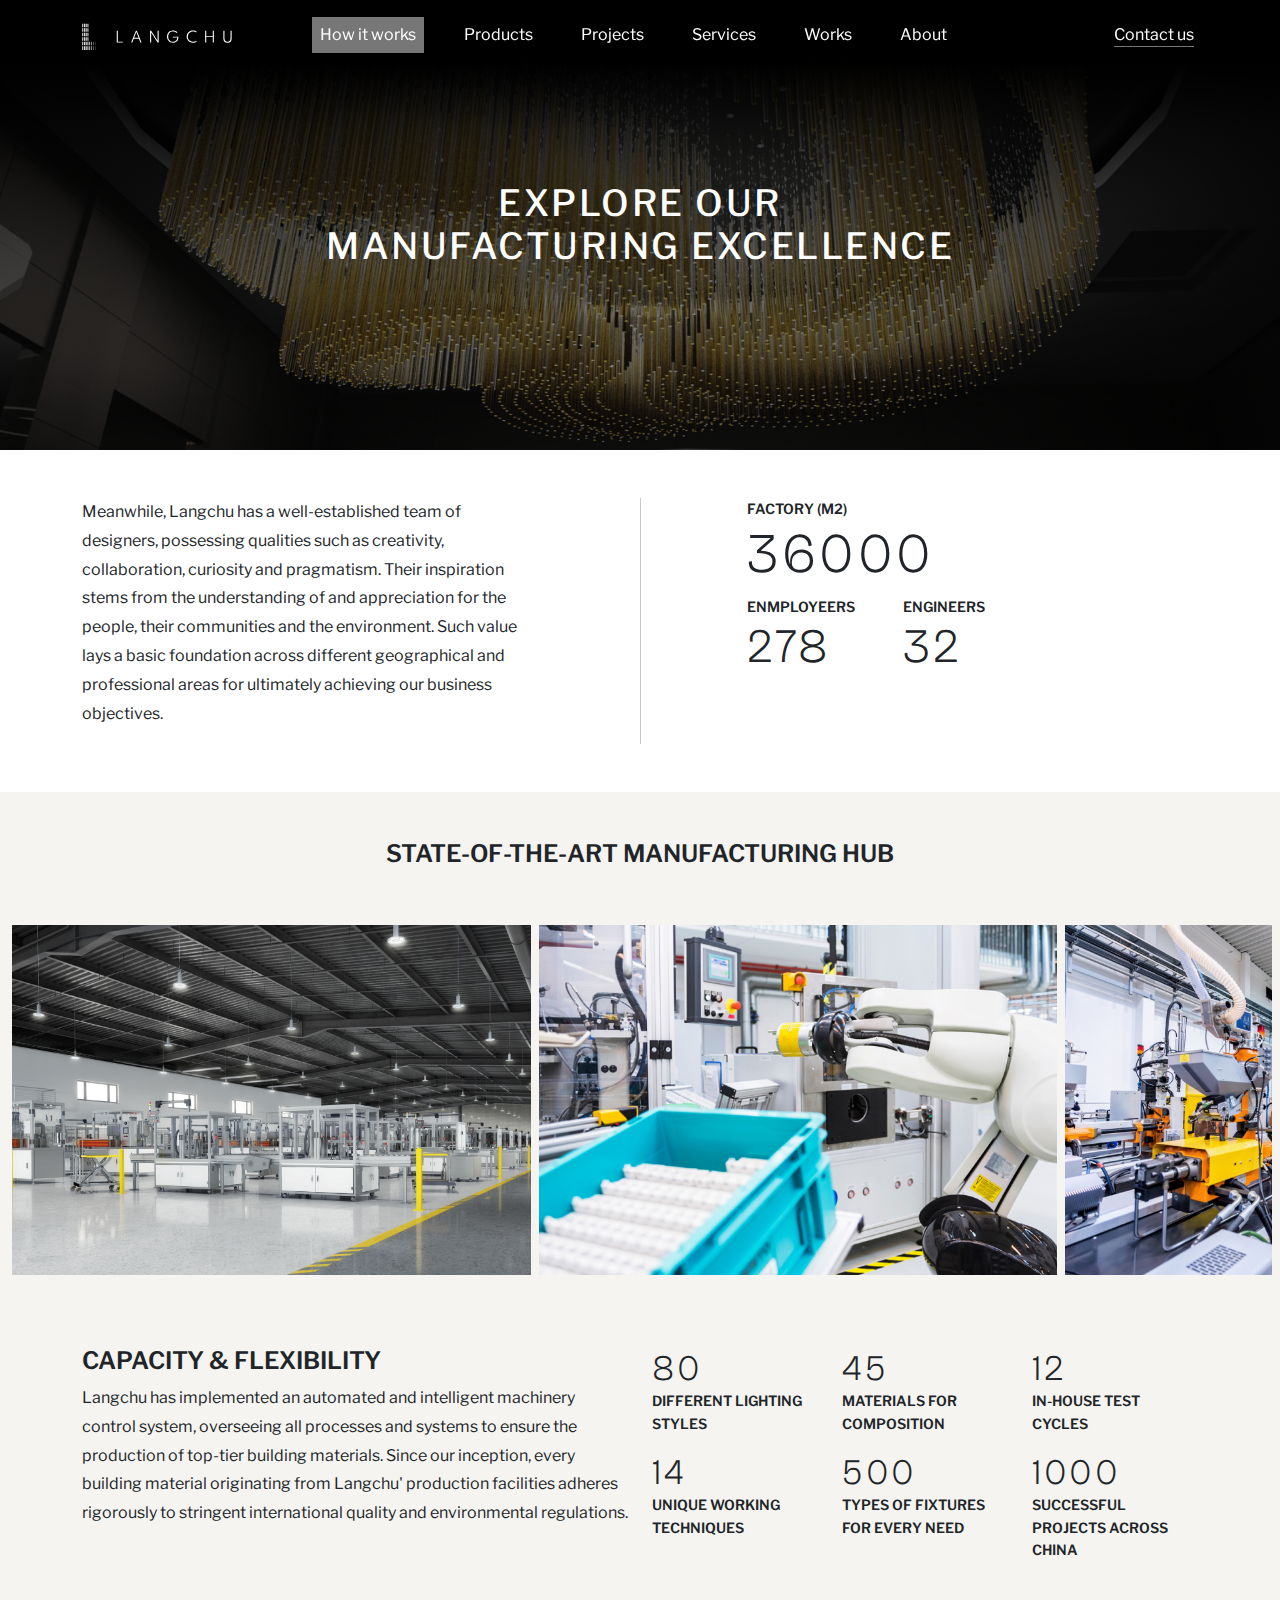
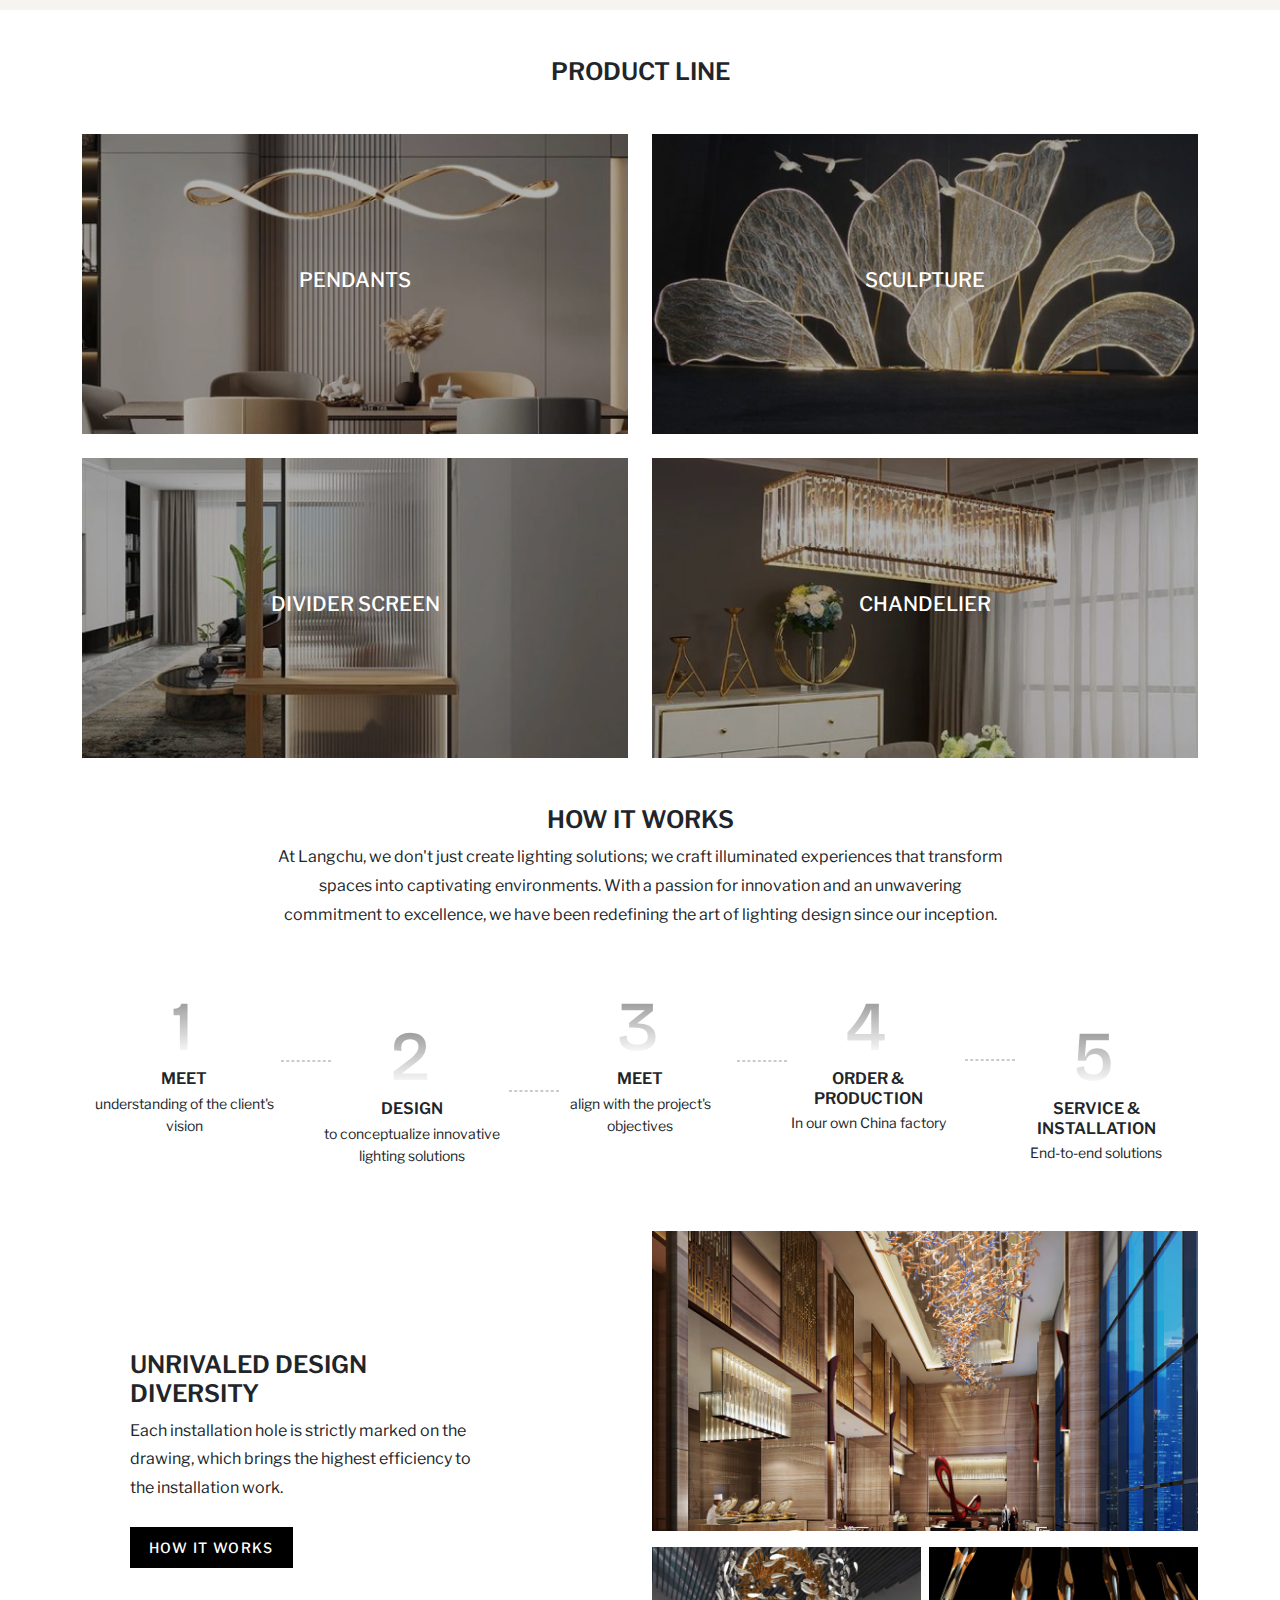
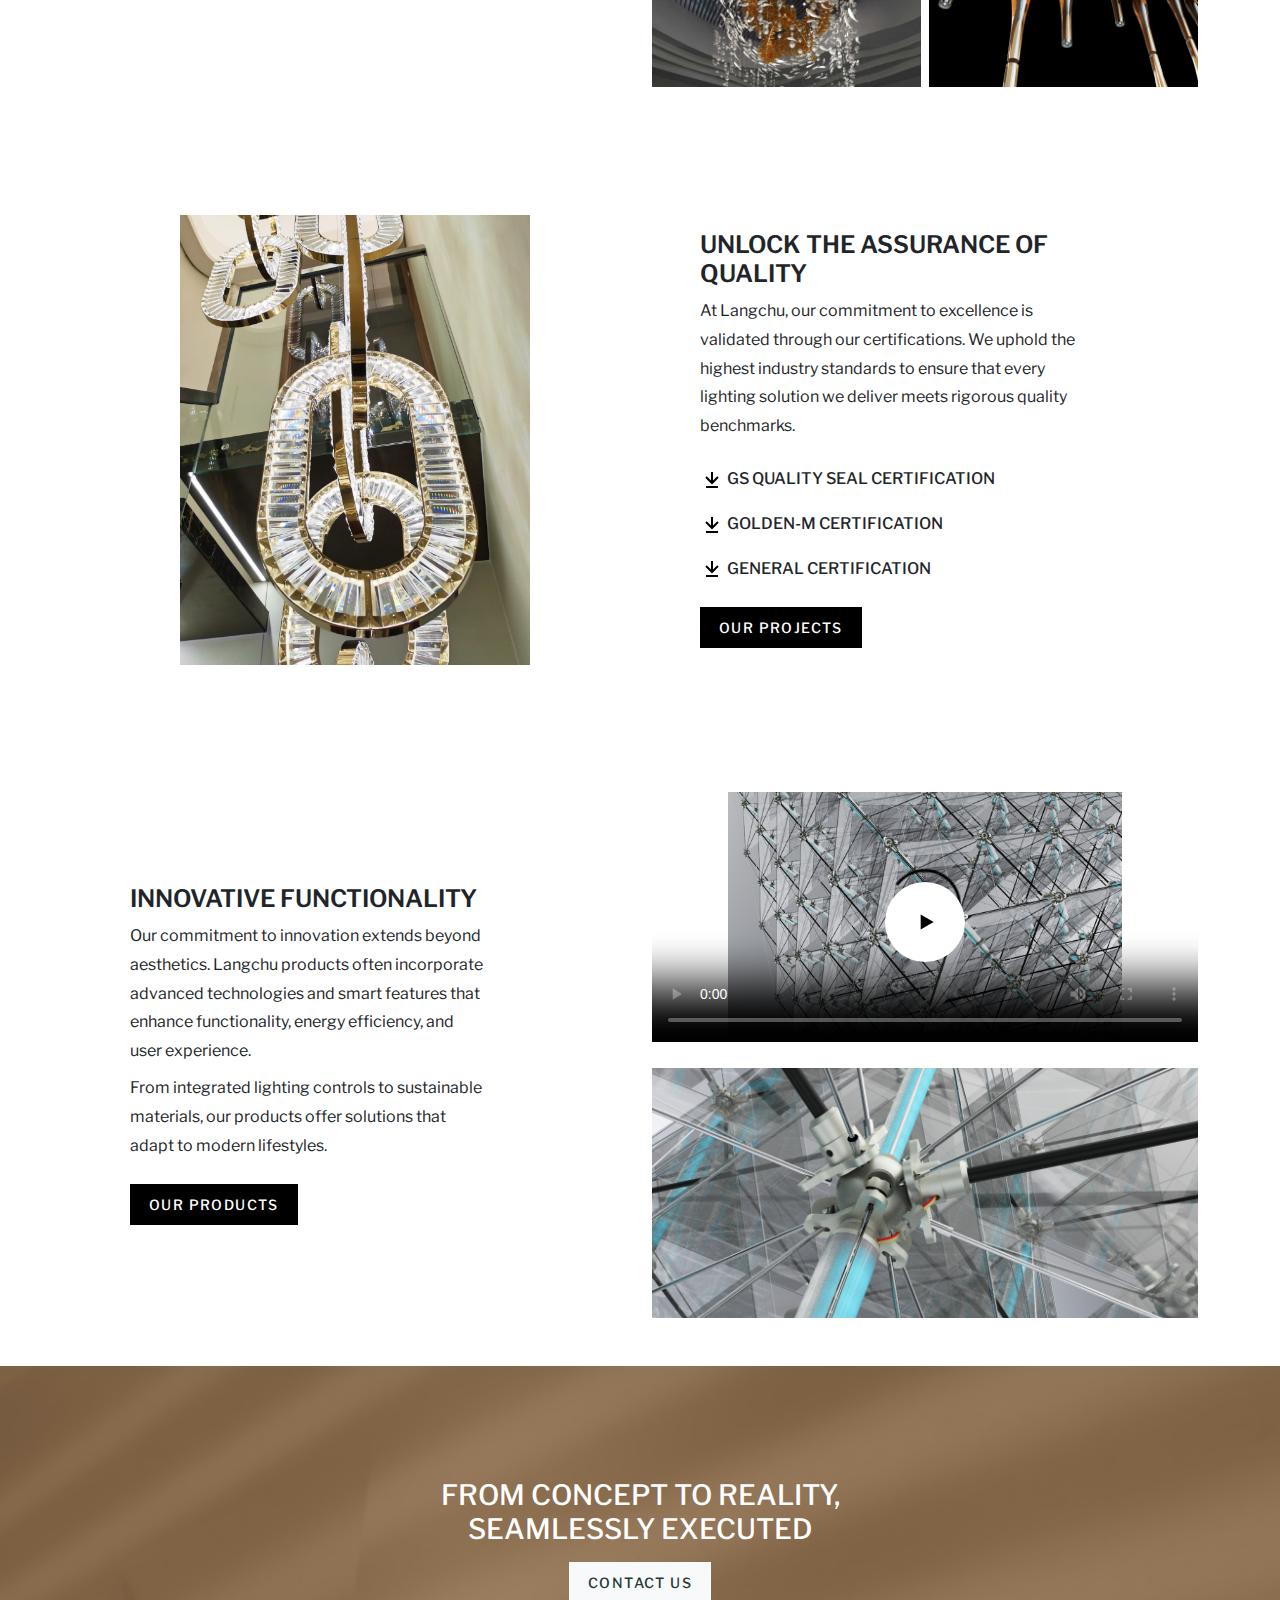
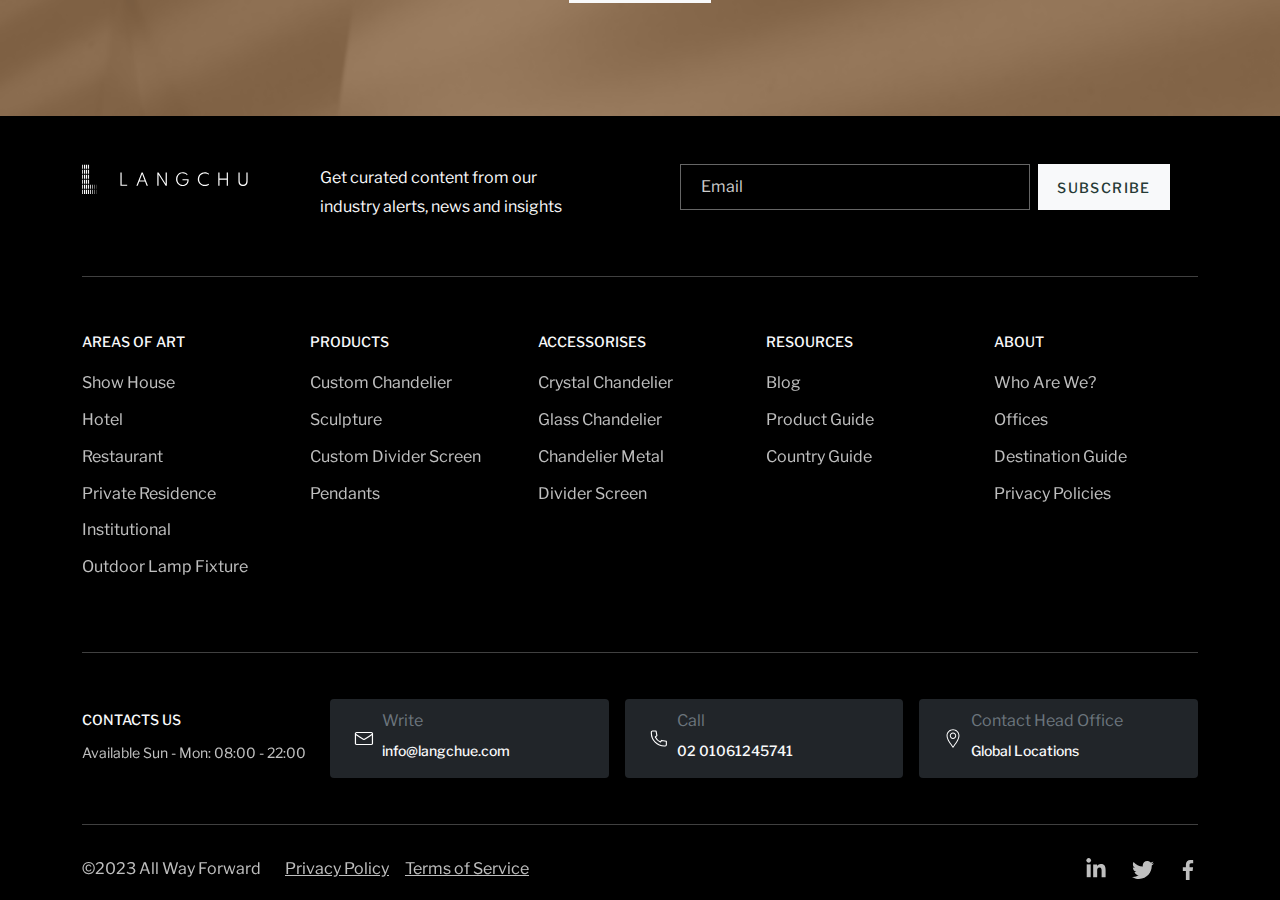
==== commit 5022c029: "how woks page" ====
--- a/index.html
+++ b/index.html
@@ -18,7 +18,7 @@
   <header class="fixed-top  w-100 py-1">
     <div class="container">
       <nav class="navbar navbar-expand-xl gap-xl-5 align-items-center">
-        <a class="navbar-brand" href="#">
+        <a class="navbar-brand" href="/">
           <img src="assets/images/logo.svg" alt="logo" class="img-fluid" width="150" />
         </a>
         <button class="navbar-toggler" type="button" data-bs-toggle="collapse" data-bs-target="#navbarSupportedContent"
@@ -28,27 +28,27 @@
         <div class="collapse navbar-collapse" id="navbarSupportedContent">
           <ul class="navbar-nav me-auto mb-2 mb-lg-0 nav-main-links mt-3 mt-xl-0">
             <li class="nav-item">
-              <a class="nav-link active" aria-current="page" href="#">How it works</a>
+              <a class="nav-link active text-white" aria-current="page" href="/pages/how-works.html">How it works</a>
             </li>
             <li class="nav-item">
-              <a class="nav-link" href="#">Products</a>
+              <a class="nav-link text-white" href="/pages/products.html">Products</a>
             </li>
             <li class="nav-item">
-              <a class="nav-link" href="#">Projects</a>
+              <a class="nav-link text-white" href="/pages/projects/">Projects</a>
             </li>
             <li class="nav-item">
-              <a class="nav-link" href="#">Services</a>
+              <a class="nav-link text-white" href="/pages/services.html">Services</a>
             </li>
             <li class="nav-item">
-              <a class="nav-link" href="#">Works</a>
+              <a class="nav-link text-white" href="#">Works</a>
             </li>
             <li class="nav-item">
-              <a class="nav-link" href="#">About</a>
+              <a class="nav-link text-white" href="/pages/about.html">About</a>
             </li>
           </ul>
           <div>
-            <button class="bg-transparent px-3 px-lg-0 border-0 btn-contact-us text-white" type="button"><span
-                class="p-1">Contact us</span></button>
+            <button class="bg-transparent px-3 px-lg-0 border-0 btn-contact-us text-white" type="button">
+              <span class="p-1">Contact us</span></button>
           </div>
         </div>
       </nav>
@@ -59,7 +59,7 @@
   <section class="hero-home py-5 py-md-4 d-flex align-items-center">
     <div class="container">
       <div class="row justify-content-center">
-        <div class="col-md-10 col-lg-8 col-xl-6">
+        <div class="col-md-10 col-lg-8 col-xl-7">
           <div class="text-center">
             <h1 class="text-white text-uppercase m-0 fs-2xl">Explore Our Manufacturing
               Excellence</h1>
@@ -92,17 +92,17 @@
         <div class="col-md-5">
           <div>
             <div>
-              <h3 class="fs-sm m-0 fw-semibold text-uppercase">Factory (m2)</h2>
-                <h4 class="fs-4xl ff-secondary fw-lighter">36000</h4>
+              <h3 class="fs-sm m-0 fw-semibold text-uppercase">Factory (m2)</h3>
+              <h4 class="fs-4xl ff-secondary fw-lighter">36000</h4>
             </div>
             <div class="d-flex gap-md-5 gap-4">
               <div>
-                <h3 class="fs-sm m-0 fw-semibold text-uppercase">enmployeers</h2>
-                  <h4 class="fs-3xl ff-secondary fw-lighter">278</h4>
+                <h3 class="fs-sm m-0 fw-semibold text-uppercase">enmployeers</h3>
+                <h4 class="fs-3xl ff-secondary fw-lighter">278</h4>
               </div>
               <div>
-                <h3 class="fs-sm m-0 fw-semibold text-uppercase">Engineers</h2>
-                  <h4 class="fs-3xl ff-secondary fw-lighter">32</h4>
+                <h3 class="fs-sm m-0 fw-semibold text-uppercase">Engineers</h3>
+                <h4 class="fs-3xl ff-secondary fw-lighter">32</h4>
               </div>
             </div>
           </div>
@@ -112,7 +112,7 @@
   </section>
 
   <!-- State-of-the-Art Manufacturing Hub -->
-  <section class="py-4 py-md-5 section-bg">
+  <section class="py-4 py-md-5 bg-light-brown">
     <div class="container-fluid">
       <div class="row mb-4 mb-md-5">
         <div class="col-md-12">
@@ -121,6 +121,31 @@
           </div>
         </div>
       </div>
+      <!-- Slider  -->
+      <div class="row gx-2 mb-4 mb-md-5 flex-nowrap overflow-x-auto pb-4">
+        <!-- 1  -->
+        <div class="col-md-5">
+          <div>
+            <img src="assets/images/home/manufacturing-1.png" class="w-100 object-fit-cover" height="350"
+              alt="manufacturing">
+          </div>
+        </div>
+        <!-- 2  -->
+        <div class="col-md-5">
+          <div>
+            <img src="assets/images/home/manufacturing-2.png" class="w-100 object-fit-cover" height="350"
+              alt="manufacturing">
+          </div>
+        </div>
+        <!-- 4  -->
+        <div class="col-md-5">
+          <div>
+            <img src="assets/images/home/manufacturing-3.png" class="w-100 object-fit-cover" height="350"
+              alt="manufacturing">
+          </div>
+        </div>
+      </div>
+      <!-- Stats  -->
       <div class="container">
         <div class="row">
           <div class="col-md-6">
@@ -138,37 +163,37 @@
             <div class="row row-cols-2 row-cols-md-3 gy-3">
               <!-- 1  -->
               <div class="col">
-                <h3 class="fs-3xl ff-secondary fw-lighter m-0">80</h3>
+                <h3 class="fs-2xl ff-secondary fw-lighter m-0">80</h3>
                 <h4 class="fs-sm m-0 fw-semibold text-uppercase">Different
                   Lighting Styles</h4>
               </div>
               <!-- 2  -->
               <div class="col-">
-                <h3 class="fs-3xl ff-secondary fw-lighter m-0">45</h3>
+                <h3 class="fs-2xl ff-secondary fw-lighter m-0">45</h3>
                 <h4 class="fs-sm m-0 fw-semibold text-uppercase">Materials
                   for Composition</h4>
               </div>
               <!-- 3  -->
               <div class="col">
-                <h3 class="fs-3xl ff-secondary fw-lighter m-0">12</h3>
+                <h3 class="fs-2xl ff-secondary fw-lighter m-0">12</h3>
                 <h4 class="fs-sm m-0 fw-semibold text-uppercase">In-house Test<br />
                   Cycles</h4>
               </div>
               <!-- 4  -->
               <div class="col">
-                <h3 class="fs-3xl ff-secondary fw-lighter m-0">14</h3>
+                <h3 class="fs-2xl ff-secondary fw-lighter m-0">14</h3>
                 <h4 class="fs-sm m-0 fw-semibold text-uppercase">Unique Working
                   Techniques</h4>
               </div>
               <!-- 5  -->
               <div class="col">
-                <h3 class="fs-3xl ff-secondary fw-lighter m-0">500</h3>
+                <h3 class="fs-2xl ff-secondary fw-lighter m-0">500</h3>
                 <h4 class="fs-sm m-0 fw-semibold text-uppercase">Types of Fixtures
                   for Every Need</h4>
               </div>
               <!-- 6  -->
               <div class="col">
-                <h3 class="fs-3xl ff-secondary fw-lighter m-0">1000</h3>
+                <h3 class="fs-2xl ff-secondary fw-lighter m-0">1000</h3>
                 <h4 class="fs-sm m-0 fw-semibold text-uppercase">Successful Projects
                   Across China</h4>
               </div>
@@ -250,8 +275,8 @@
         <div class="col">
           <div class="text-center position-relative">
             <h3 class="fs-5xl fw-medium ff-secondary gradient-text m-0">1</h3>
-            <h4 class="fs-md text-uppercase fw-semibold m-0 mb-1">Meet</h4>
-            <p>understanding of the
+            <h4 class="fs-base text-uppercase fw-semibold m-0 mb-1">Meet</h4>
+            <p class="fs-sm">understanding of the
               client's vision </p>
           </div>
         </div>
@@ -259,8 +284,8 @@
         <div class="col">
           <div class="text-center position-relative">
             <h3 class="fs-5xl fw-medium ff-secondary gradient-text m-0">2</h3>
-            <h4 class="fs-md text-uppercase fw-semibold m-0 mb-1">Design</h4>
-            <p>to conceptualize innovative
+            <h4 class="fs-base text-uppercase fw-semibold m-0 mb-1">Design</h4>
+            <p class="fs-sm">to conceptualize innovative
               lighting solutions</p>
           </div>
         </div>
@@ -268,26 +293,26 @@
         <div class="col">
           <div class="text-center position-relative">
             <h3 class="fs-5xl fw-medium ff-secondary gradient-text m-0">3</h3>
-            <h4 class="fs-md text-uppercase fw-semibold m-0 mb-1">Meet</h4>
-            <p>align with the project's objectives</p>
+            <h4 class="fs-base text-uppercase fw-semibold m-0 mb-1">Meet</h4>
+            <p class="fs-sm">align with the project's objectives</p>
           </div>
         </div>
         <!-- 4  -->
         <div class="col">
           <div class="text-center position-relative">
             <h3 class="fs-5xl fw-medium ff-secondary gradient-text m-0">4</h3>
-            <h4 class="fs-md text-uppercase fw-semibold m-0 mb-1">Order & <br />
+            <h4 class="fs-base text-uppercase fw-semibold m-0 mb-1">Order & <br />
               production</h4>
-            <p>In our own China factory</p>
+            <p class="fs-sm">In our own China factory</p>
           </div>
         </div>
         <!-- 5 -->
         <div class="col">
           <div class="text-center position-relative">
             <h3 class="fs-5xl fw-medium ff-secondary gradient-text m-0">5</h3>
-            <h4 class="fs-md text-uppercase fw-semibold m-0 mb-1">Service &
+            <h4 class="fs-base text-uppercase fw-semibold m-0 mb-1">Service & <br />
               Installation</h4>
-            <p>End-to-end solutions</p>
+            <p class="fs-sm">End-to-end solutions</p>
           </div>
         </div>
       </div>
@@ -300,26 +325,28 @@
     <div class="container">
       <div class="row align-items-center justify-content-between">
         <div class="col-md-6 col-lg-5">
-          <div>
+          <div class="p-4 p-md-5">
             <h3 class="fs-lg text-uppercase fw-semibold">Unrivaled Design Diversity</h3>
-            <p class="m-0 mb-2">Each installation hole is strictly marked on the drawing, which brings the highest
+            <p class="m-0 mb-2" style="max-inline-size: 35ch;">Each installation hole is strictly marked on the drawing,
+              which brings the highest
               efficiency to the installation work.</p>
 
             <div class="mt-4">
-              <a href="" class="btn btn-primary">How it works</a>
+              <a href="/pages/how-works.html" class="btn btn-primary">How it works</a>
             </div>
           </div>
         </div>
         <div class="col-md-6 col-lg-6">
           <div class="position-relative mb-3">
-            <img src="assets/images/home/Diversity.png" class="w-100 object-fit-cover" height="300" alt="How it works">
+            <img src="assets/images/home/Diversity.png" class="w-100 object-fit-cover" height="300"
+              alt="How it works" />
           </div>
           <div class="d-flex gap-2 w-100">
             <div class="w-100"><img src="assets/images/home/Diversity-1.png" class="w-100" height="140"
-                alt="How it works">
+                alt="How it works" />
             </div>
             <div class="w-100">
-              <img src="assets/images/home/Diversity-2.png" class="w-100" height="140" alt="How it works">
+              <img src="assets/images/home/Diversity-2.png" class="w-100" height="140" alt="How it works" />
             </div>
           </div>
         </div>
@@ -333,16 +360,17 @@
     <div class="container">
       <div class="row align-items-center">
         <div class="col-md-6">
-          <div>
-            <img src="assets/images/home/assurance-quality.png" class="object-fit-cover img-fluid" height="450"
+          <div class="text-center">
+            <img src="/assets/images/home/assurance-quality.png" class="object-fit-cover" height="450"
               alt="our product">
           </div>
         </div>
         <div class="col-md-6">
-          <div>
+          <div class="p-4 p-md-5">
             <h3 class="fs-lg text-uppercase fw-semibold">Unlock the Assurance
               of Quality</h3>
-            <p class="m-0 mb-2">At Langchu, our commitment to excellence is validated through our certifications. We
+            <p class="m-0 mb-2" style="max-inline-size: 35ch;">At Langchu, our commitment to excellence is validated
+              through our certifications. We
               uphold the highest industry
               standards to ensure that every lighting solution we deliver meets rigorous quality benchmarks.</p>
 
@@ -370,20 +398,21 @@
   </section>
 
 
-
   <!-- Innovative Functionality  -->
   <section class="innovative-functionality py-4 py-md-5">
     <div class="container">
       <div class="row align-items-center justify-content-between">
         <div class="col-md-6 col-lg-5">
-          <div>
+          <div class="p-4 p-md-5">
             <h3 class="fs-lg text-uppercase fw-semibold">Innovative Functionality</h3>
-            <p class="m-0 mb-2">Our commitment to innovation extends beyond aesthetics. Langchu products often
+            <p class="m-0 mb-2" style="max-inline-size: 35ch;">Our commitment to innovation extends beyond aesthetics.
+              Langchu products often
               incorporate
               advanced
               technologies and
               smart features that enhance functionality, energy efficiency, and user experience.</p>
-            <p class="m-0">From integrated lighting controls to sustainable materials, our products offer solutions that
+            <p class="m-0" style="max-inline-size: 35ch;">From integrated lighting controls to sustainable materials,
+              our products offer solutions that
               adapt to
               modern
               lifestyles.</p>
@@ -419,7 +448,7 @@
       <div class="row justify-content-center">
         <div class="col-md-10 col-lg-8 col-xl-6">
           <div class="text-center">
-            <h2 class="text-white mb-3 text-uppercase fs-2xl">From Concept to Reality,
+            <h2 class="text-white mb-3 text-uppercase fs-xl">From Concept to Reality,
               Seamlessly Executed</h2>
             <button type="button" class="btn btn-light">Contact Us</button>
           </div>
@@ -447,7 +476,7 @@
         <div class="col-xl-6 col-xl-5">
           <form action="" class="d-flex flex-column flex-sm-row justify-content-center gap-lg-2 gap-3 newsletter-form">
             <input type="text" class="form-control bg-transparent text-light" placeholder="Email" />
-            <button type="button" class="btn btn-light">Contact Us</button>
+            <button type="button" class="btn btn-light">Subscribe</button>
           </form>
         </div>
       </div>
--- a/assets/css/style.css
+++ b/assets/css/style.css
@@ -3,10 +3,12 @@
 @import "typography.css";
 @import "components.css";
 
-
-
-
-/* *********** Header *********** */
+/*
+====================================================
+                  Header
+====================================================
+*/
+
 .nav-main-links a.active {
   color: #fff !important;
   background: #777777;
@@ -30,33 +32,53 @@
   border-width: 2px;
 }
 
+
 .navbar-toggler-icon {
   background-image: url("data:image/svg+xml,%3csvg xmlns='http://www.w3.org/2000/svg' viewBox='0 0 30 30'%3e%3cpath stroke='rgba%28119, 119, 119, 0.75%29' stroke-linecap='round' stroke-miterlimit='10' stroke-width='2' d='M4 7h22M4 15h22M4 23h22'/%3e%3c/svg%3e");
 }
 
 
+/*
+====================================================
+                  Footer
+====================================================
+*/
+
+.newsletter-form input::placeholder {
+  color: #ccc;
+}
+
+.newsletter-form input {
+  max-width: 350px;
+}
+
+/*
+====================================================
+                    Home Page 
+====================================================
+*/
 
 /* *********** Hero Section ***********  */
 
 .hero-home {
-  background: no-repeat center/cover url("../images/home/hero-bg.png");
-  min-height: 450px;
-}
-
-.form-control {
-  border-radius: 0;
-  box-shadow: none;
-}
-
-.form-control:focus {
-  border-color: #fff;
-}
+  background:
+    linear-gradient(180deg, #000 0%, #000 13.57%, rgba(0, 0, 0, 0.00) 81.38%),
+    url("../images/home/hero-bg.png") no-repeat center/cover;
+  min-height: 450px;
+}
+
+
 
 /* *********** Manufacturing Hub ***********  */
-.section-bg {
+.bg-light-brown {
   background-color: #F5F4F0;
-  ;
-}
+}
+
+.bg-brown {
+  background-color: #8C6E51;
+}
+
+
 
 /* *********** how works ***********  */
 
@@ -87,21 +109,135 @@
   list-style-image: url('../icons/download.svg');
 } */
 
-
-/* *********** Contact Us ***********  */
 .contact-us {
   background: no-repeat center/cover url("../images/home/contact-us.png");
   min-height: 350px;
 }
 
-/* *********** Footer ***********  */
-
-.newsletter-form input::placeholder {
-  color: #ccc;
-}
-
-.newsletter-form input {
-  max-width: 350px;
+
+/*
+====================================================
+              Our Product Page
+====================================================
+*/
+
+.our-products .dropdown-menu-dark {
+  --bs-dropdown-bg: #000;
+}
+
+.our-products .dropdown-toggle::after {
+  all: unset;
+}
+
+.our-products .btn-secondary:focus {
+  background-color: #000 !important;
+  color: white !important;
+}
+
+.our-products .dropdown-menu {
+  top: -4px !important;
+}
+
+.our-products .minus-icon {
+  display: none;
+}
+
+.our-products .btn-secondary:focus .minus-icon {
+  display: inline-block;
+}
+
+.our-products .btn-secondary:focus .plus-icon {
+  display: none;
+}
+
+.landing-concept {
+  background: #F5F4F0 url("../images/products/product-bg.png") no-repeat center/cover padding-box;
+}
+
+
+/*
+====================================================
+                    Projects Page
+====================================================
+*/
+.project-list-wrapper {
+  cursor: pointer;
+}
+
+.view-project-wrapper {
+  visibility: hidden;
+  transition: all 0.01s ease-in-out;
+}
+
+.project-list-wrapper:hover .view-project-wrapper {
+  visibility: visible;
+  transition: all 0.01s ease-in-out;
+}
+
+
+.project-video-wrapper {
+  cursor: pointer;
+}
+
+.play-button {
+  display: none;
+}
+
+.project-video-wrapper:hover .play-button {
+  display: block;
+}
+
+/*
+====================================================
+                    About Page
+====================================================
+*/
+.hero-about {
+  background:
+    linear-gradient(180deg, #000 0%, #000 13.57%, rgba(0, 0, 0, 0.00) 81.38%),
+    url("../images/about/about-bg.png") no-repeat center/cover;
+  min-height: 450px;
+}
+
+.about-contact-form {
+  background: url("../images/about/about-form.png") no-repeat center/cover;
+}
+
+
+.about-contact-form :is(input, textarea),
+.about-contact-form :is(input, textarea):focus {
+  border: 1px solid rgba(255, 255, 255, 0.50);
+  background: rgba(255, 255, 255, 0.05);
+  backdrop-filter: blur(6px);
+  color: #FFF;
+}
+
+
+
+.about-contact-form :is(input, textarea)::placeholder {
+  color: rgba(255, 255, 255, 0.7);
+}
+
+/*
+====================================================
+                  Services Page
+====================================================*/
+.hero-services {
+  background:
+    linear-gradient(180deg, #000 0%, #000 13.57%, rgba(0, 0, 0, 0.00) 81.38%),
+    url("../images/services/services-hero-bg.png") no-repeat center/cover;
+  min-height: 450px;
+}
+
+/*
+====================================================
+              Howit Works Page
+====================================================*/
+.hero-how-works {
+  background:
+    linear-gradient(180deg, #000 0%, rgb(0 0 0 / 40%) 10.57%, rgba(0, 0, 0, 0) 51.38%),
+    url(../images/how-works/banner-how-works.png) no-repeat center/cover;
+  min-height: 450px;
 }
 
 /* *********** Responsive ***********  */
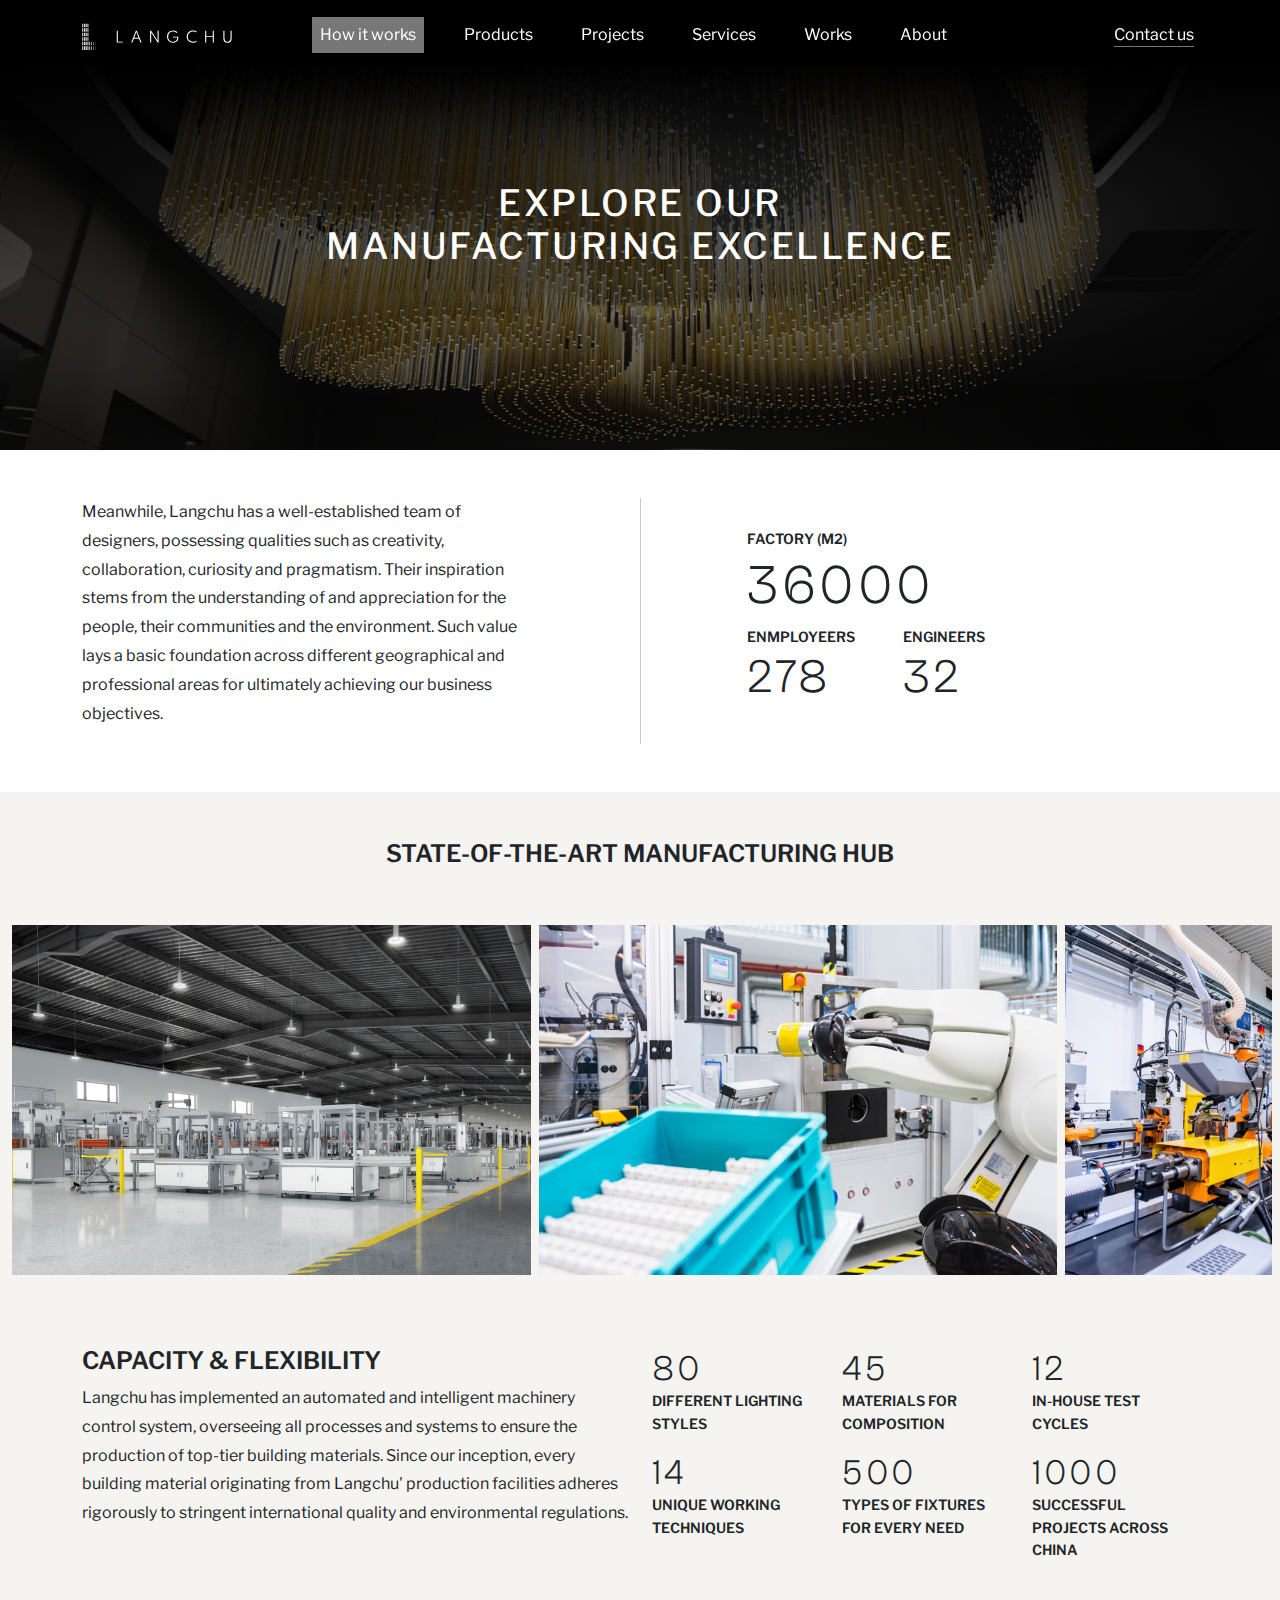
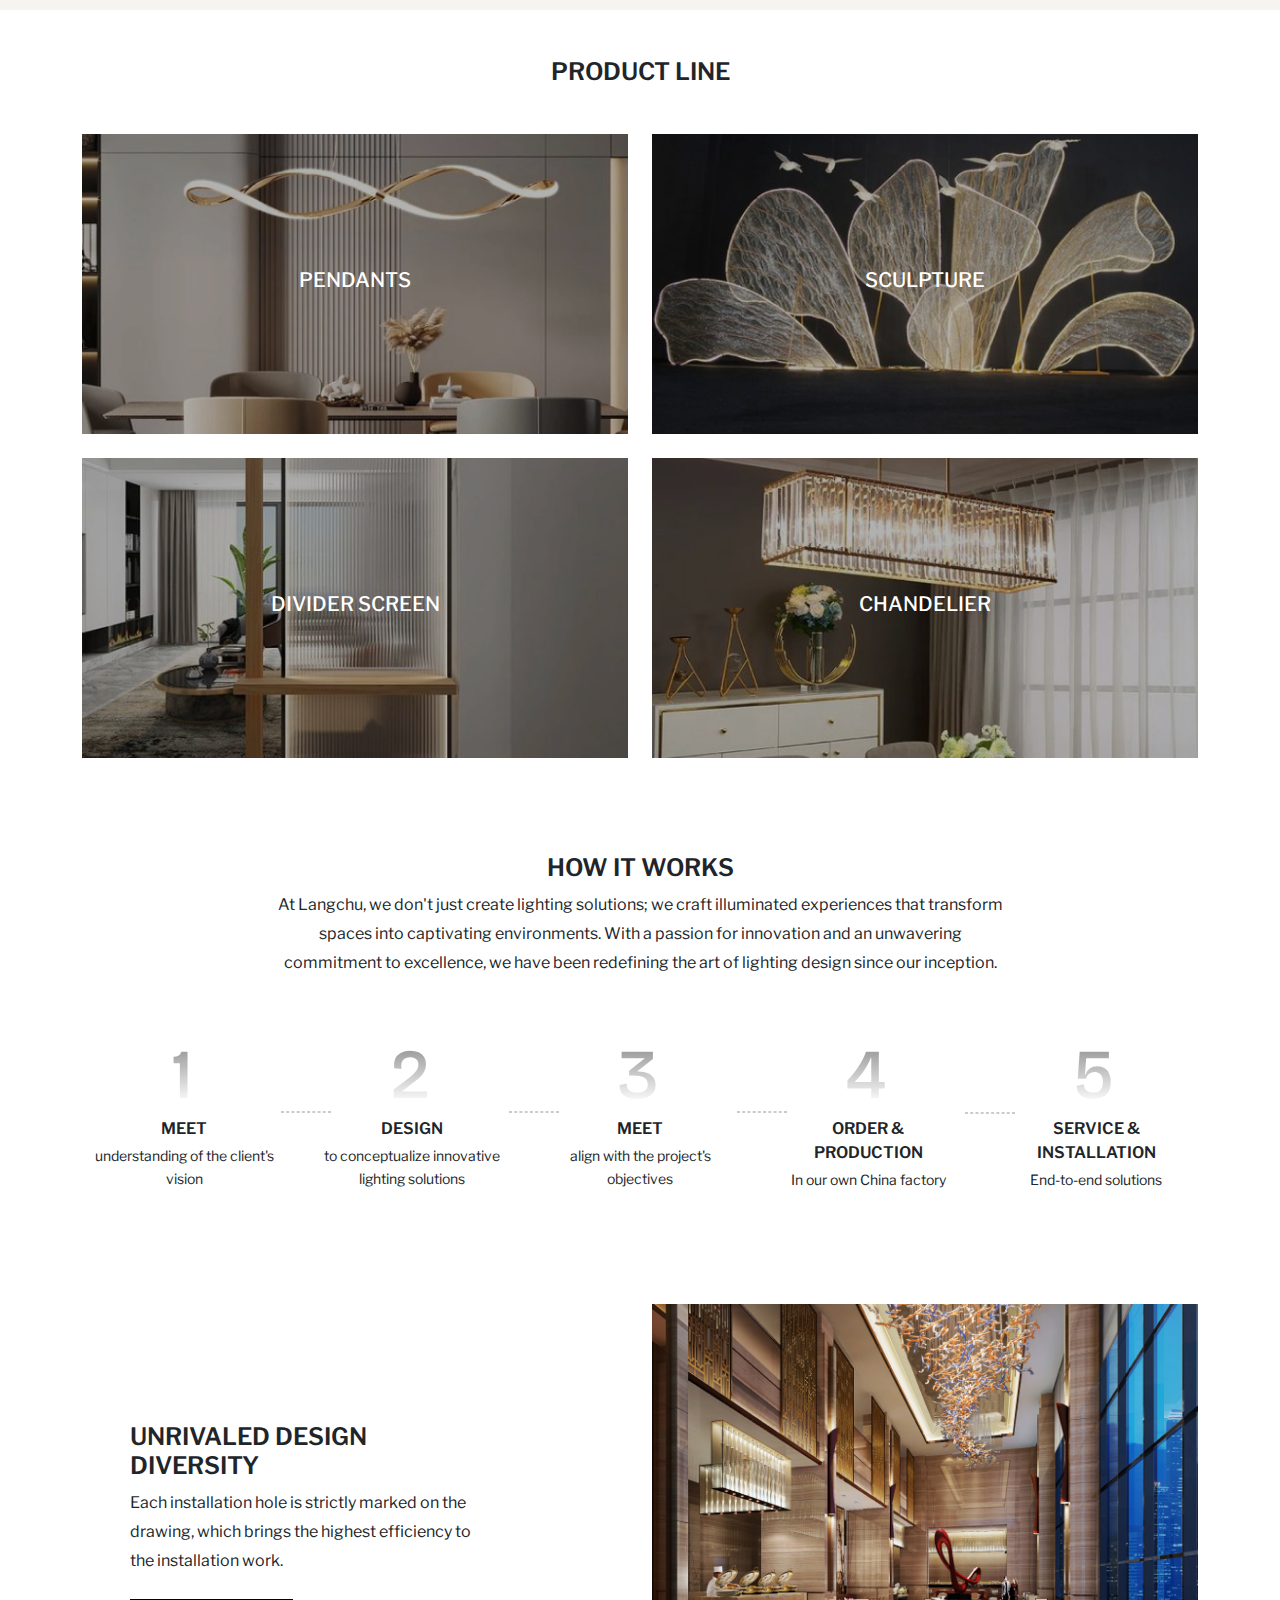
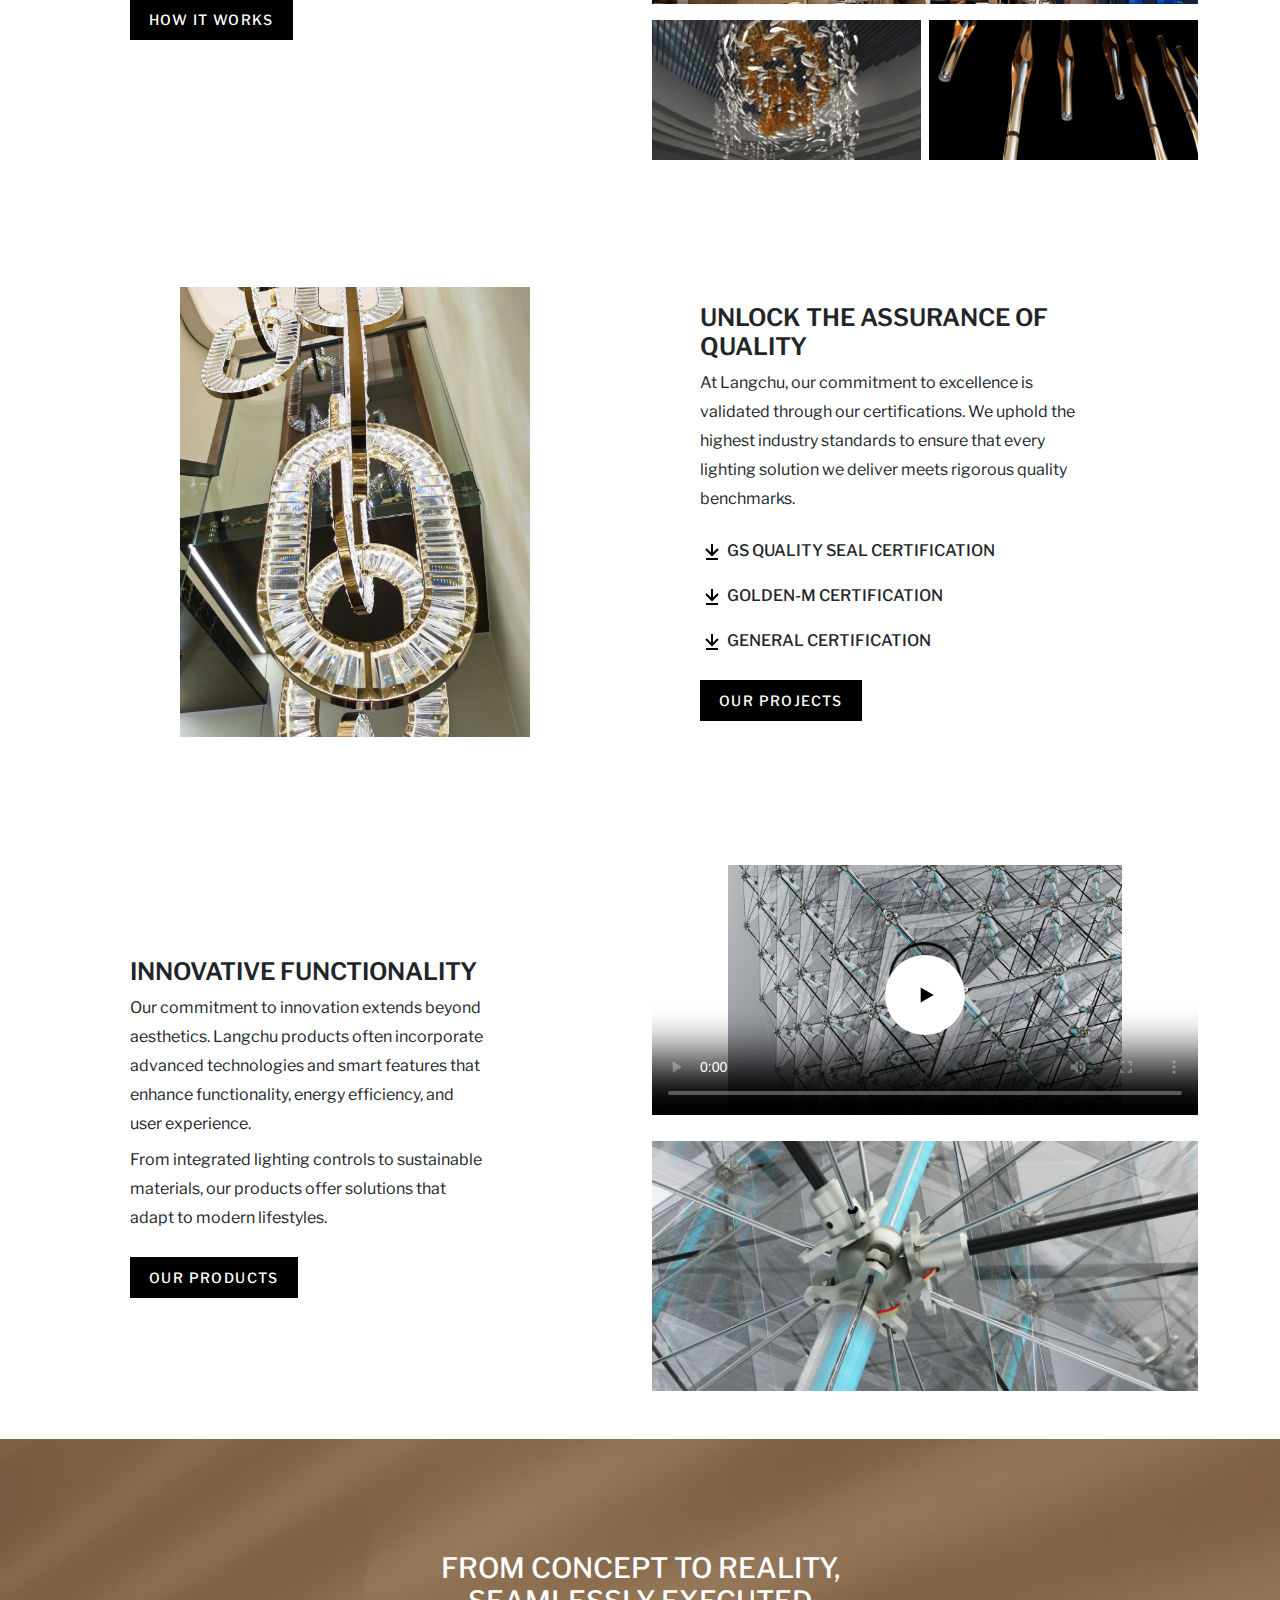
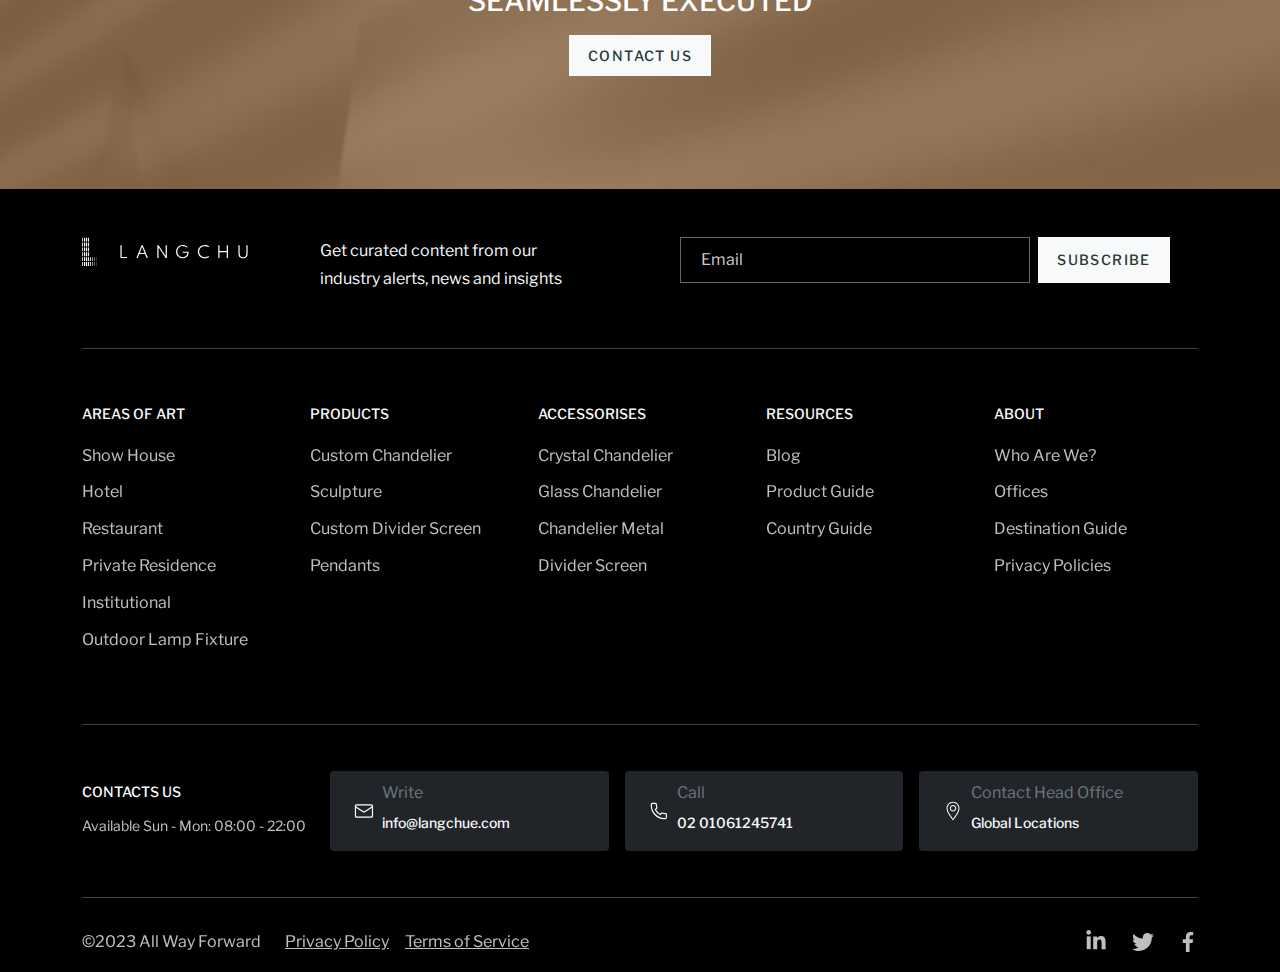
==== commit ce4e8623: "all done" ====
--- a/index.html
+++ b/index.html
@@ -40,7 +40,7 @@
               <a class="nav-link text-white" href="/pages/services.html">Services</a>
             </li>
             <li class="nav-item">
-              <a class="nav-link text-white" href="#">Works</a>
+              <a class="nav-link text-white" href="/pages/works.html">Works</a>
             </li>
             <li class="nav-item">
               <a class="nav-link text-white" href="/pages/about.html">About</a>
@@ -72,7 +72,7 @@
   <!-- Company Stats  -->
   <section class="py-4 py-md-5">
     <div class="container">
-      <div class="row">
+      <div class="row align-items-center">
         <div class="col-md-5">
           <div>
             <p>Meanwhile, Langchu has a well-established team of designers, possessing qualities such as creativity,
@@ -84,7 +84,7 @@
               for ultimately achieving our business objectives.</p>
           </div>
         </div>
-        <div class="col-md-2">
+        <div class="col-md-2 align-self-stretch">
           <div class="h-100 text-dark">
             <div class="vr h-100 d-flex mx-auto"></div>
           </div>
@@ -256,7 +256,7 @@
   </section>
 
   <!-- How it works -->
-  <section>
+  <section class="py-4 py-md-5">
     <div class="container">
       <div class="row justify-content-center mb-4 mb-md-5">
         <div class="col-md-8">
--- a/assets/css/style.css
+++ b/assets/css/style.css
@@ -98,10 +98,11 @@
   display: none;
 }
 
+/* 
 .how-works-cus .col:nth-child(2),
 .how-works-cus .col:nth-child(5) {
   margin-top: 30px;
-}
+} */
 
 /* *********** Assurance Quality ***********  */
 
@@ -205,7 +206,9 @@
 
 
 .about-contact-form :is(input, textarea),
-.about-contact-form :is(input, textarea):focus {
+.about-contact-form :is(input, textarea):focus,
+.work-contact-form :is(input, textarea),
+.work-contact-form :is(input, textarea):focus {
   border: 1px solid rgba(255, 255, 255, 0.50);
   background: rgba(255, 255, 255, 0.05);
   backdrop-filter: blur(6px);
@@ -214,7 +217,8 @@
 
 
 
-.about-contact-form :is(input, textarea)::placeholder {
+.about-contact-form :is(input, textarea)::placeholder,
+.work-contact-form :is(input, textarea)::placeholder {
   color: rgba(255, 255, 255, 0.7);
 }
 
@@ -231,13 +235,44 @@
 
 /*
 ====================================================
-              Howit Works Page
+              How it Works Page
 ====================================================*/
 .hero-how-works {
   background:
     linear-gradient(180deg, #000 0%, rgb(0 0 0 / 40%) 10.57%, rgba(0, 0, 0, 0) 51.38%),
     url(../images/how-works/banner-how-works.png) no-repeat center/cover;
   min-height: 450px;
+}
+
+.process-how-two {
+  position: relative;
+}
+
+.process-how-two::before {
+  content: '';
+  position: absolute;
+  width: 100%;
+  height: 410px;
+  left: 0;
+  right: 0;
+  background-image: url("../images/how-works/before-image.png");
+  margin-block: auto;
+  bottom: 20%;
+}
+
+/*
+====================================================
+                  Works Page
+====================================================*/
+.hero-works {
+  background:
+    linear-gradient(180deg, #000 0%, rgb(0 0 0 / 40%) 10.57%, rgba(0, 0, 0, 0) 51.38%),
+    url(../images/works/works-bg.png) no-repeat center/cover;
+  min-height: 450px;
+}
+
+.work-contact-form {
+  background: url("../images/works/work-contact-form.png") no-repeat center/cover;
 }
 
 /* *********** Responsive ***********  */
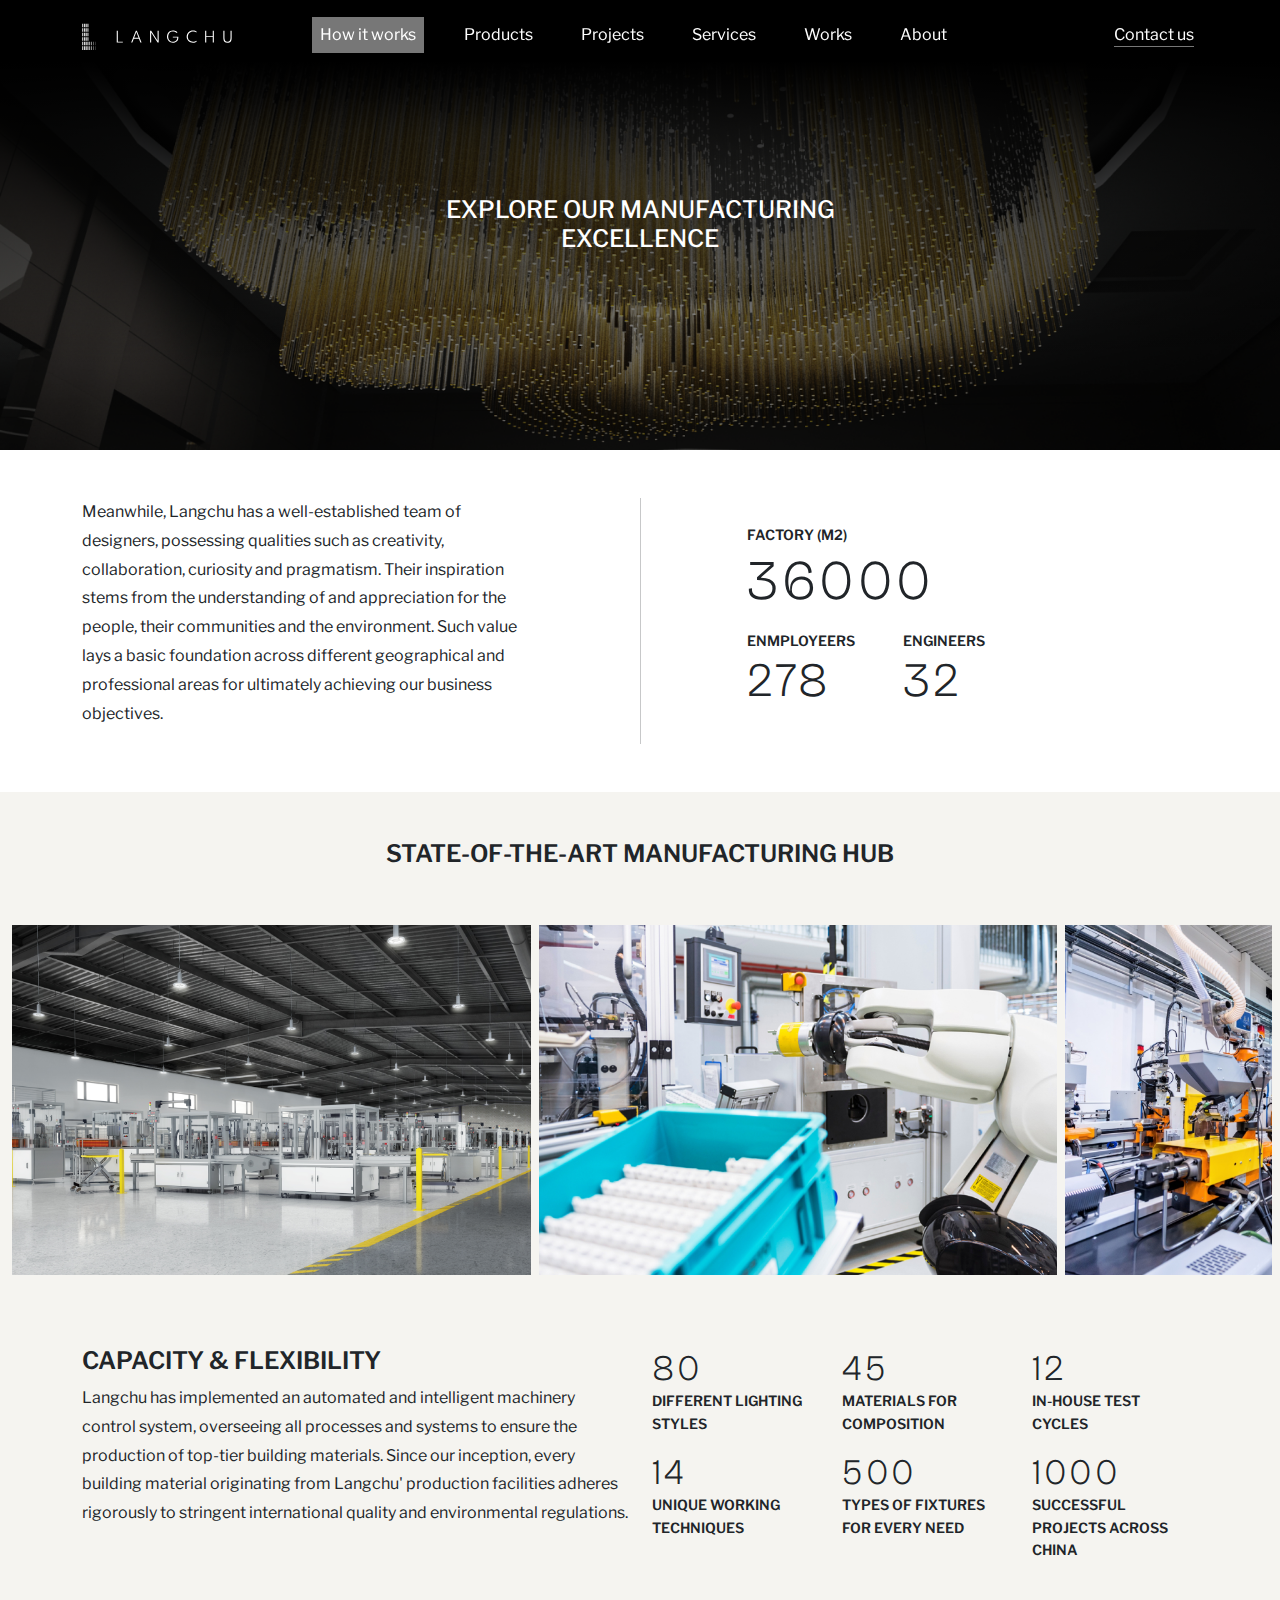
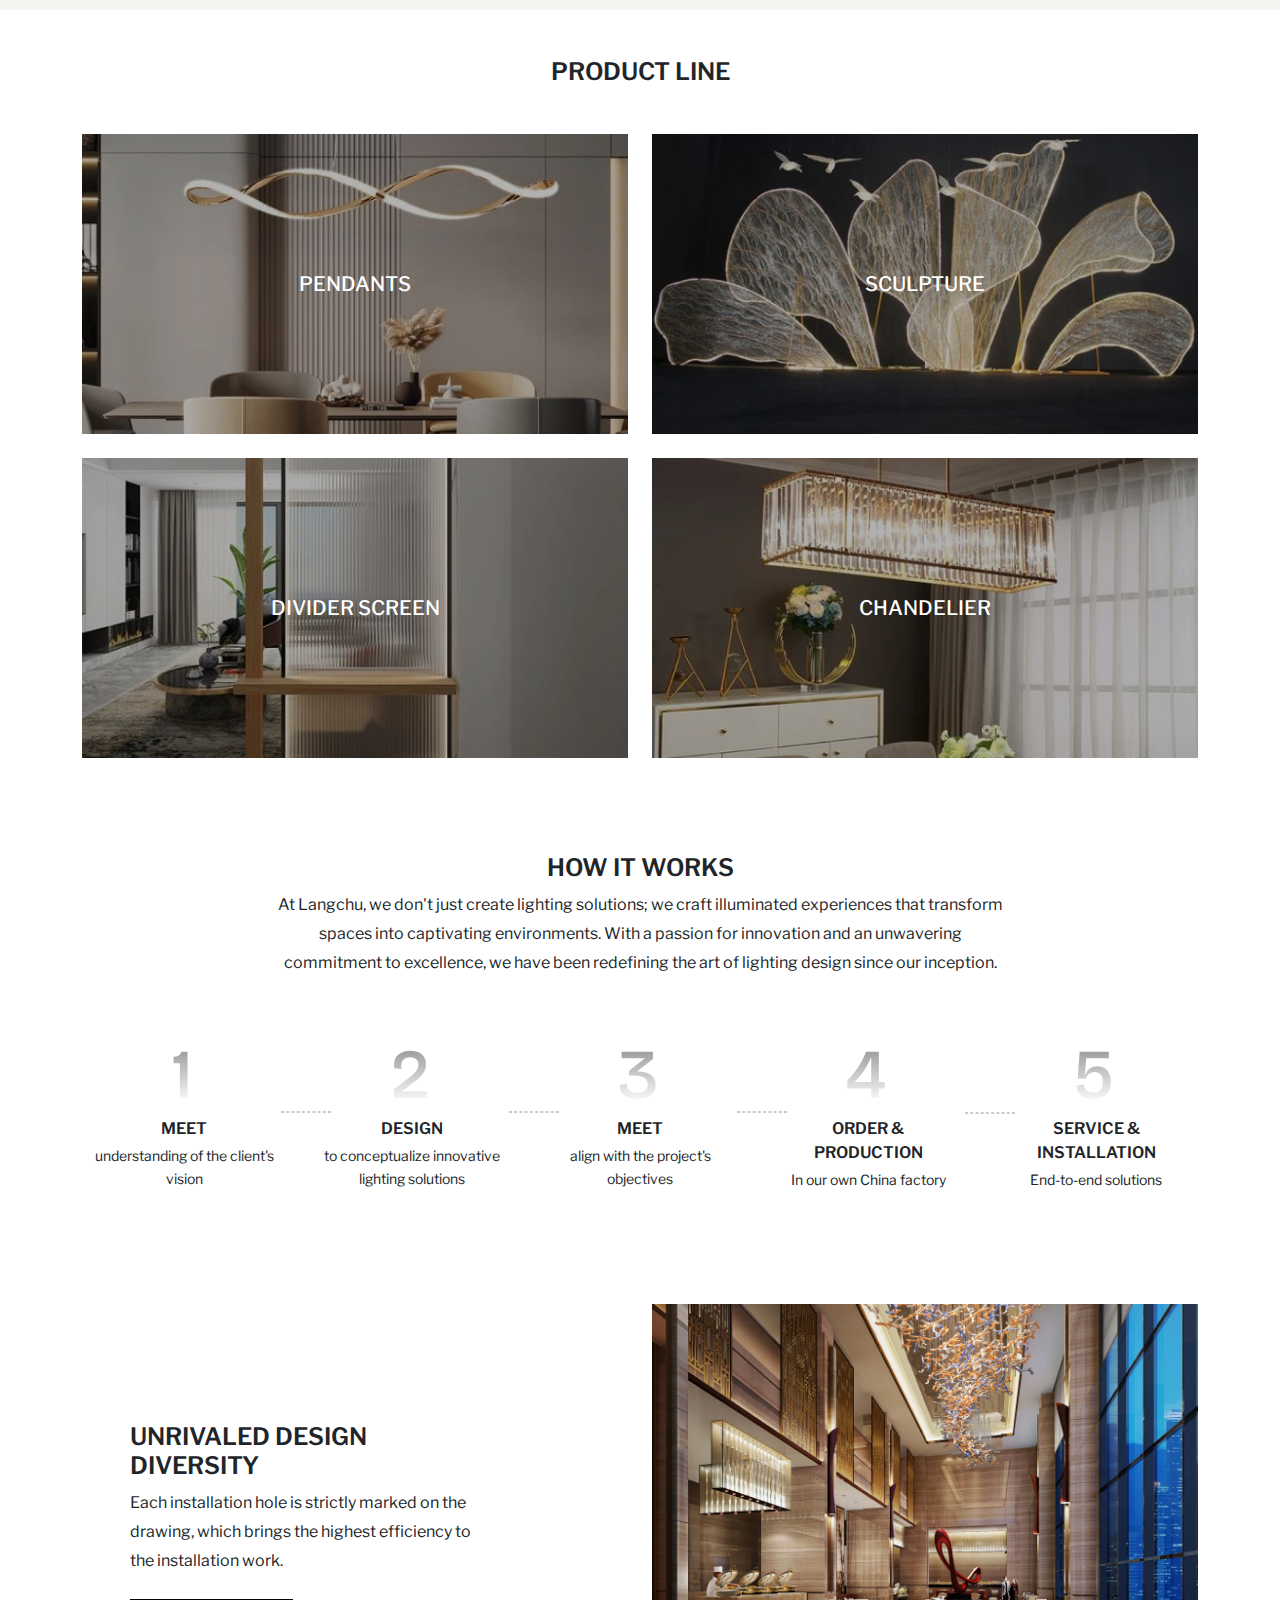
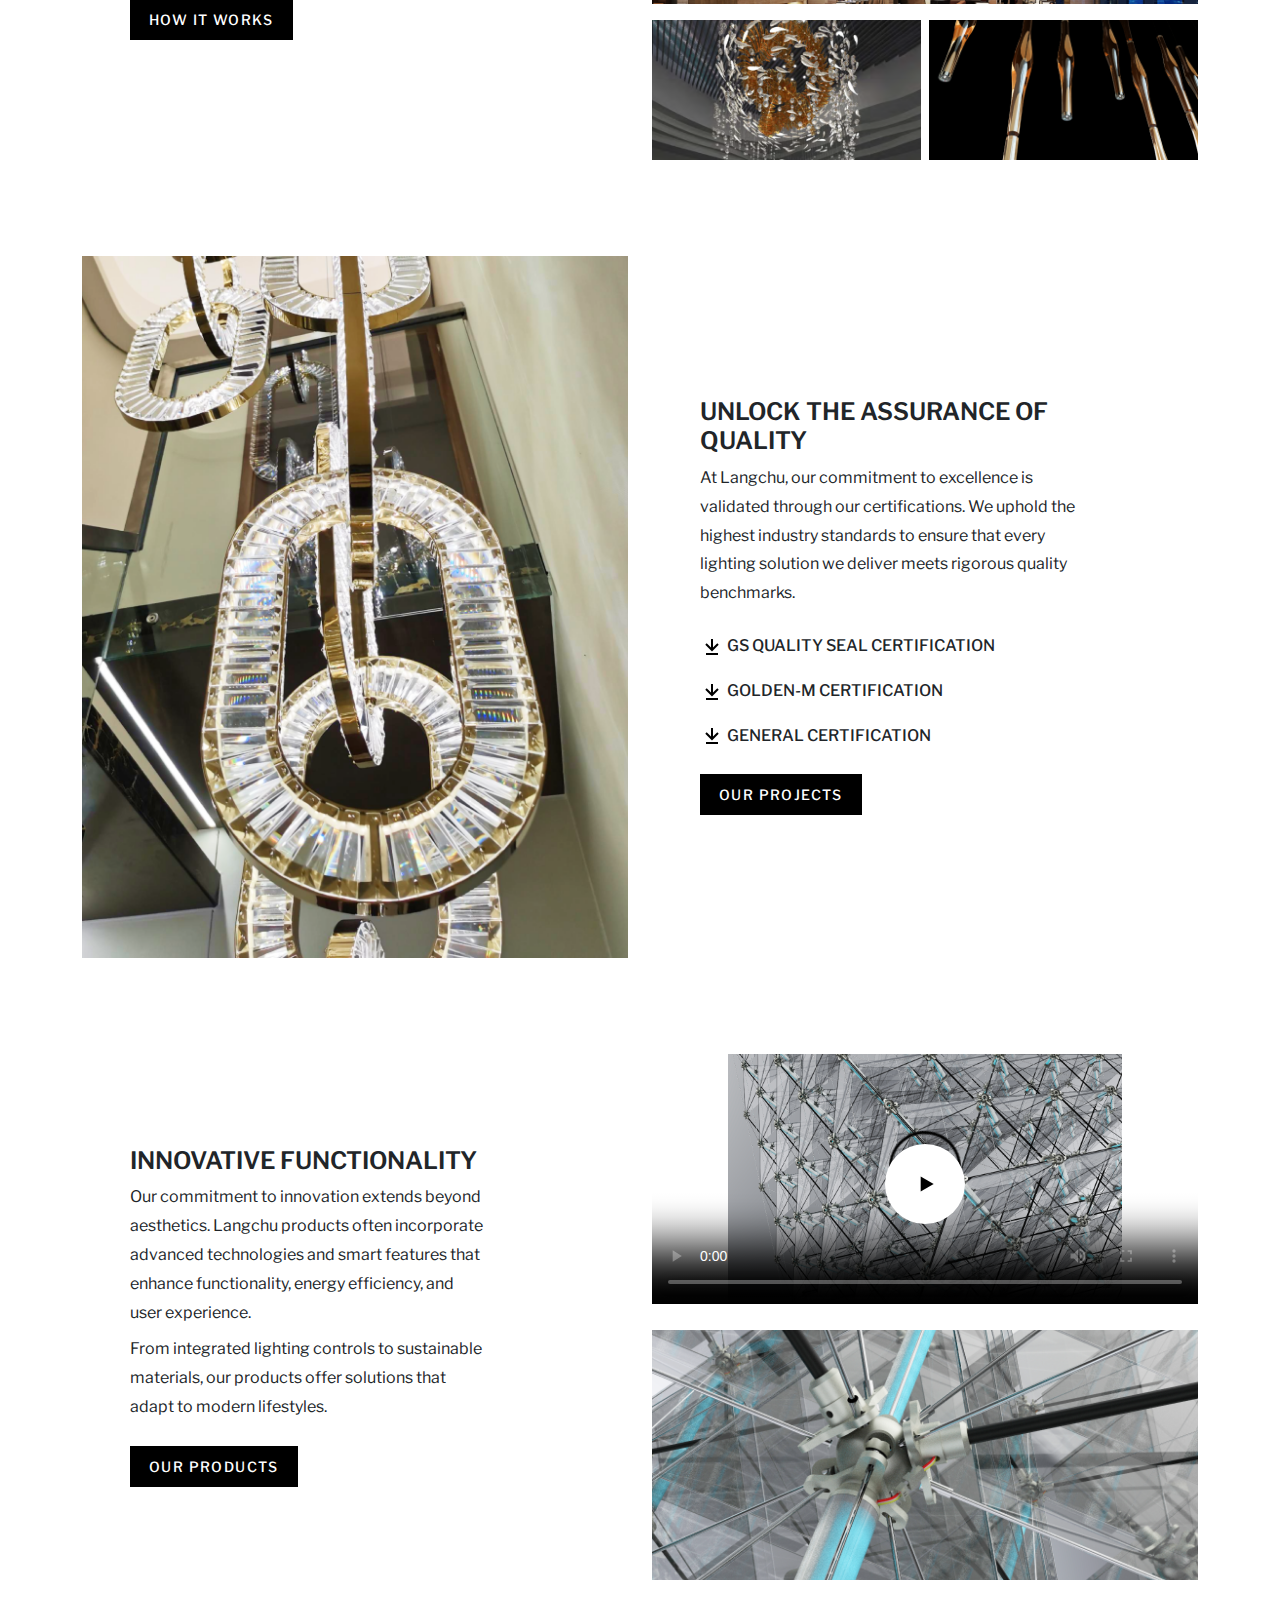
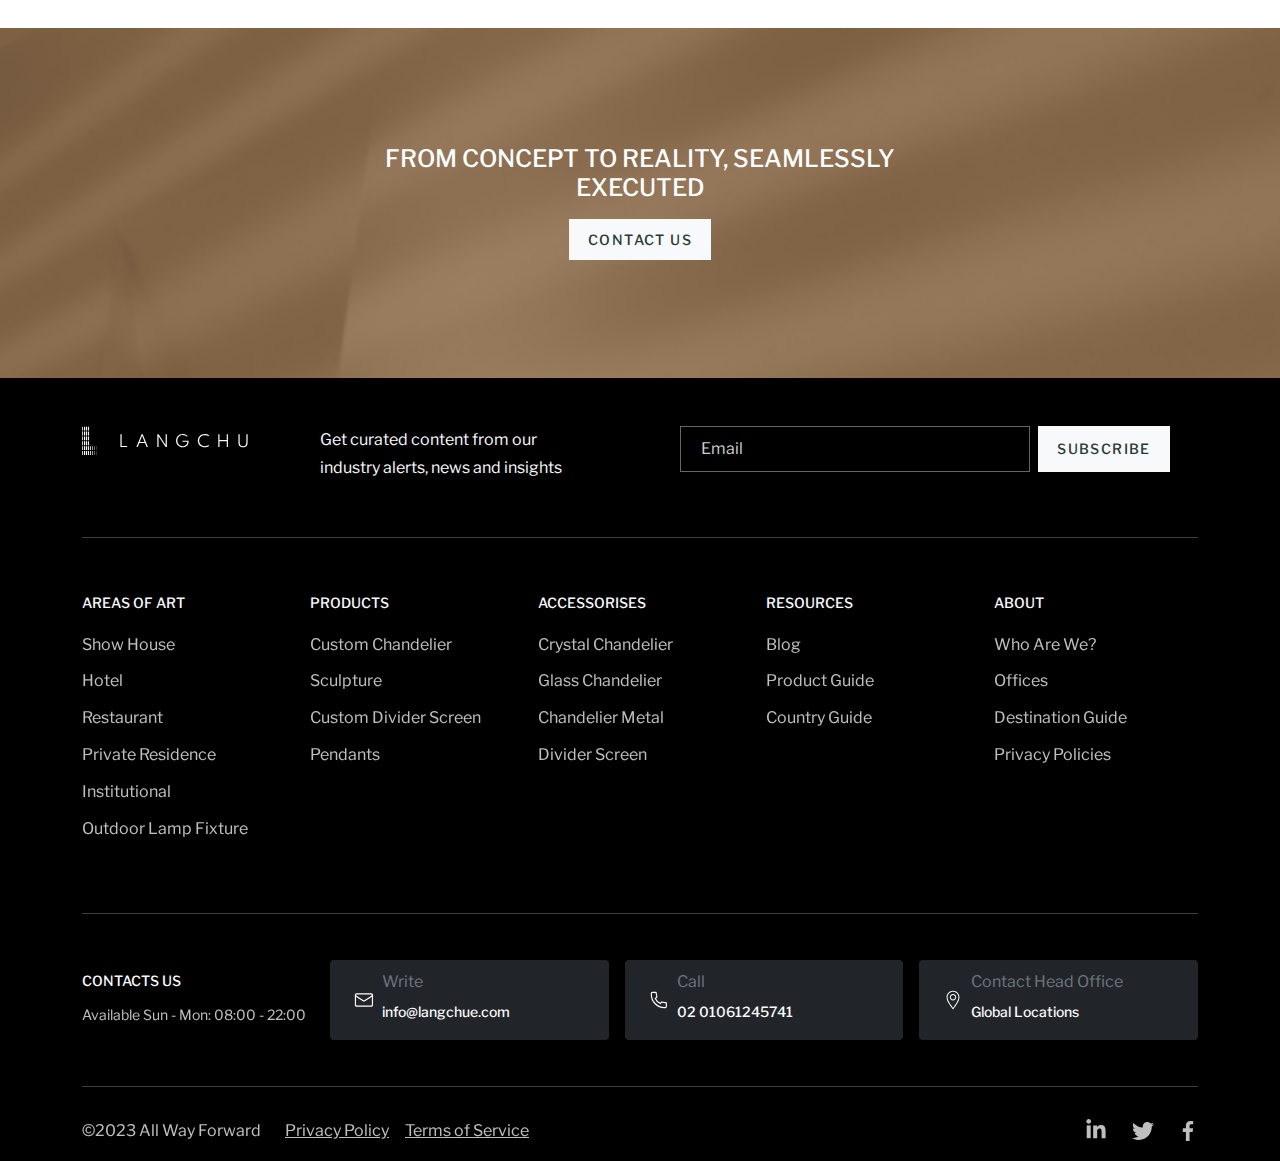
==== commit 4c841f48: "all done" ====
--- a/index.html
+++ b/index.html
@@ -47,7 +47,8 @@
             </li>
           </ul>
           <div>
-            <button class="bg-transparent px-3 px-lg-0 border-0 btn-contact-us text-white" type="button">
+            <button class="bg-transparent px-3 px-lg-0 border-0 btn-contact-us text-white" data-bs-toggle="modal"
+              data-bs-target="#staticBackdrop" type="button">
               <span class="p-1">Contact us</span></button>
           </div>
         </div>
@@ -59,9 +60,9 @@
   <section class="hero-home py-5 py-md-4 d-flex align-items-center">
     <div class="container">
       <div class="row justify-content-center">
-        <div class="col-md-10 col-lg-8 col-xl-7">
+        <div class="col-sm-10 col-md-8 col-lg-7 col-xl-6 col-xxl-5">
           <div class="text-center">
-            <h1 class="text-white text-uppercase m-0 fs-2xl">Explore Our Manufacturing
+            <h1 class="text-white text-uppercase m-0 fs-lg">Explore Our Manufacturing
               Excellence</h1>
           </div>
         </div>
@@ -70,7 +71,7 @@
   </section>
 
   <!-- Company Stats  -->
-  <section class="py-4 py-md-5">
+  <section class="py-3 py-md-5">
     <div class="container">
       <div class="row align-items-center">
         <div class="col-md-5">
@@ -84,14 +85,14 @@
               for ultimately achieving our business objectives.</p>
           </div>
         </div>
-        <div class="col-md-2 align-self-stretch">
+        <div class="col-md-2 align-self-stretch d-none d-md-block">
           <div class="h-100 text-dark">
             <div class="vr h-100 d-flex mx-auto"></div>
           </div>
         </div>
         <div class="col-md-5">
           <div>
-            <div>
+            <div class="mb-3">
               <h3 class="fs-sm m-0 fw-semibold text-uppercase">Factory (m2)</h3>
               <h4 class="fs-4xl ff-secondary fw-lighter">36000</h4>
             </div>
@@ -112,7 +113,7 @@
   </section>
 
   <!-- State-of-the-Art Manufacturing Hub -->
-  <section class="py-4 py-md-5 bg-light-brown">
+  <section class="py-3 py-md-5 bg-light-brown">
     <div class="container-fluid">
       <div class="row mb-4 mb-md-5">
         <div class="col-md-12">
@@ -160,7 +161,7 @@
             </div>
           </div>
           <div class="col-md-6">
-            <div class="row row-cols-2 row-cols-md-3 gy-3">
+            <div class="row row-cols-2 row-cols-sm-3 row-cols-md-2 row-cols-lg-3 gy-3">
               <!-- 1  -->
               <div class="col">
                 <h3 class="fs-2xl ff-secondary fw-lighter m-0">80</h3>
@@ -205,7 +206,7 @@
   </section>
 
   <!-- Product line -->
-  <section class="product-line py-4 py-md-5">
+  <section class="product-line py-3 py-md-5">
     <div class="container">
       <div class="row">
         <div class="col-md-12">
@@ -216,38 +217,38 @@
       </div>
       <div class="row g-4">
         <!-- 1 -->
-        <div class="col-md-6">
+        <div class="col-sm-6 col-md-6">
           <div class="w-100 position-relative">
             <img src="assets/images/home/project-1.png" class="w-100 object-fit-cover" height="300" alt="project">
-            <div class="position-absolute top-50 start-50 translate-middle">
-              <h4 class="fs-md text-white text-uppercase">Pendants</h4>
+            <div class="position-absolute top-50 start-50 translate-middle text-center">
+              <h4 class="fs-md text-white text-uppercase m-0">Pendants</h4>
             </div>
           </div>
         </div>
         <!-- 2  -->
-        <div class="col-md-6">
+        <div class="col-sm-6 col-md-6">
           <div class="w-100 position-relative">
             <img src="assets/images/home/project-2.png" class="w-100 object-fit-cover" height="300" alt="project">
-            <div class="position-absolute top-50 start-50 translate-middle">
-              <h4 class="fs-md text-white text-uppercase">Sculpture</h4>
+            <div class="position-absolute top-50 start-50 translate-middle text-center">
+              <h4 class="fs-md text-white text-uppercase m-0">Sculpture</h4>
             </div>
           </div>
         </div>
         <!-- 3  -->
-        <div class="col-md-6">
+        <div class="col-sm-6 col-md-6">
           <div class="w-100 position-relative">
             <img src="assets/images/home/project-3.png" class="w-100 object-fit-cover" height="300" alt="project">
-            <div class="position-absolute top-50 start-50 translate-middle">
-              <h4 class="fs-md text-white text-uppercase">Divider Screen</h4>
+            <div class="position-absolute top-50 start-50 translate-middle text-center">
+              <h4 class="fs-md text-white text-uppercase m-0">Divider Screen</h4>
             </div>
           </div>
         </div>
         <!-- 4  -->
-        <div class="col-md-6">
+        <div class="col-sm-6 col-md-6">
           <div class="w-100 position-relative">
             <img src="assets/images/home/project-4.png" class="w-100 object-fit-cover" height="300" alt="project">
-            <div class="position-absolute top-50 start-50 translate-middle">
-              <h4 class="fs-md text-white text-uppercase">Chandelier</h4>
+            <div class="position-absolute top-50 start-50 translate-middle text-center">
+              <h4 class="fs-md text-white text-uppercase m-0">Chandelier</h4>
             </div>
           </div>
         </div>
@@ -256,7 +257,7 @@
   </section>
 
   <!-- How it works -->
-  <section class="py-4 py-md-5">
+  <section class="py-3 py-md-5">
     <div class="container">
       <div class="row justify-content-center mb-4 mb-md-5">
         <div class="col-md-8">
@@ -270,7 +271,7 @@
           </div>
         </div>
       </div>
-      <div class="row ro-cols-2 row-cols-lg-5 how-works-cus position-relative">
+      <div class="row row-cols-2 row-cols-sm-3 row-cols-md-4 row-cols-lg-5 how-works-cus position-relative">
         <!-- 1  -->
         <div class="col">
           <div class="text-center position-relative">
@@ -321,11 +322,11 @@
 
 
   <!-- Unrivaled Design Diversity  -->
-  <section class="innovative-functionality py-4 py-md-5">
-    <div class="container">
-      <div class="row align-items-center justify-content-between">
+  <section class="innovative-functionality py-3 py-md-5">
+    <div class="container">
+      <div class="row align-items-center justify-content-between flex-column-reverse flex-md-row">
         <div class="col-md-6 col-lg-5">
-          <div class="p-4 p-md-5">
+          <div class="p-3 p-md-4 p-lg-5">
             <h3 class="fs-lg text-uppercase fw-semibold">Unrivaled Design Diversity</h3>
             <p class="m-0 mb-2" style="max-inline-size: 35ch;">Each installation hole is strictly marked on the drawing,
               which brings the highest
@@ -356,17 +357,18 @@
   </section>
 
   <!-- Assurance Quality -->
-  <section class="assurance-quality py-4 py-md-5">
+  <section class="assurance-quality py-3 py-md-5">
     <div class="container">
       <div class="row align-items-center">
         <div class="col-md-6">
           <div class="text-center">
-            <img src="/assets/images/home/assurance-quality.png" class="object-fit-cover" height="450"
+            <!-- height="450" -->
+            <img src="/assets/images/home/assurance-quality.png" class="object-fit-md-cover img-fluid"
               alt="our product">
           </div>
         </div>
         <div class="col-md-6">
-          <div class="p-4 p-md-5">
+          <div class="p-3 p-md-4 p-lg-5">
             <h3 class="fs-lg text-uppercase fw-semibold">Unlock the Assurance
               of Quality</h3>
             <p class="m-0 mb-2" style="max-inline-size: 35ch;">At Langchu, our commitment to excellence is validated
@@ -399,11 +401,11 @@
 
 
   <!-- Innovative Functionality  -->
-  <section class="innovative-functionality py-4 py-md-5">
-    <div class="container">
-      <div class="row align-items-center justify-content-between">
+  <section class="innovative-functionality py-3 py-md-5">
+    <div class="container">
+      <div class="row align-items-center justify-content-between flex-column-reverse flex-md-row">
         <div class="col-md-6 col-lg-5">
-          <div class="p-4 p-md-5">
+          <div class="p-3 p-md-4 p-lg-5">
             <h3 class="fs-lg text-uppercase fw-semibold">Innovative Functionality</h3>
             <p class="m-0 mb-2" style="max-inline-size: 35ch;">Our commitment to innovation extends beyond aesthetics.
               Langchu products often
@@ -448,14 +450,102 @@
       <div class="row justify-content-center">
         <div class="col-md-10 col-lg-8 col-xl-6">
           <div class="text-center">
-            <h2 class="text-white mb-3 text-uppercase fs-xl">From Concept to Reality,
+            <h2 class="text-white mb-3 text-uppercase fs-lg">From Concept to Reality,
               Seamlessly Executed</h2>
-            <button type="button" class="btn btn-light">Contact Us</button>
-          </div>
-        </div>
-      </div>
-    </div>
-  </section>
+            <button type="button" class="btn btn-light" data-bs-toggle="modal" data-bs-target="#staticBackdrop">Contact
+              Us</button>
+          </div>
+        </div>
+      </div>
+    </div>
+  </section>
+
+  <!-- Contact Us Modal -->
+  <div class="modal fade" id="staticBackdrop" data-bs-backdrop="static" data-bs-keyboard="false" tabindex="-1"
+    aria-labelledby="staticBackdropLabel" aria-hidden="true">
+    <div class="modal-dialog modal-xl modal-dialog-centered">
+      <div class="modal-content position-relative overflow-hidden rounded-0 bg-light-brown">
+        <div class="position-absolute end-0 top-0 pe-2 pt-2 mb-3 z-1">
+          <button type="button" class="btn-close shadow-none" data-bs-dismiss="modal" aria-label="Close"></button>
+        </div>
+        <div class="modal-body p-0">
+          <div class="row gx-0">
+            <div class="col-lg-6 d-none d-lg-block">
+              <div class="h-100">
+                <img src="../assets/images/contact-us/modal-img.png" class="w-100 h-100" alt="contact-us">
+              </div>
+            </div>
+            <div class="col-lg-6">
+              <div class="py-3 px-4 px-md-5 d-flex flex-column gap-4 h-100 justify-content-center">
+                <!-- title  -->
+                <div>
+                  <h3 class="text-black m-0 text-uppercase fs-base fw-semibold">Contact Us</h3>
+                </div>
+                <!-- form  -->
+                <form action="" class="d-flex flex-column gap-3">
+                  <!-- Full Name  -->
+                  <div>
+                    <input type="text" placeholder="Full Name" name="fname" id="fname" class="form-control" />
+                  </div>
+                  <!-- Email  -->
+                  <div>
+                    <input type="email" placeholder="Email" name="email" id="email" class="form-control" />
+                  </div>
+                  <!-- Phone  -->
+                  <div>
+                    <input type="tel" placeholder="Phone" name="phone" id="phone" class="form-control" />
+                  </div>
+                  <!-- Service  -->
+                  <div>
+                    <select class="form-select" aria-label="Default select example">
+                      <option selected>Select Service</option>
+                      <option value="1">Service 1</option>
+                      <option value="2">Service 2</option>
+                      <option value="3">Service 3</option>
+                    </select>
+                  </div>
+                  <!-- Textarea  -->
+                  <div>
+                    <textarea class="form-control" placeholder="Note" id="floatingTextarea"></textarea>
+                  </div>
+                  <!-- Button  -->
+                  <div>
+                    <button type="button" class="btn btn-primary w-100">Next Step</button>
+                  </div>
+                </form>
+                <!-- Contact Us  -->
+                <div class="row row-cols-1 gy-2 row-cols-md-2 row-cols-lg-1 row-cols-xl-2">
+                  <div class="col">
+                    <div class="bg-white d-flex gap-2 px-3 py-2 rounded-1 w-100">
+                      <img src="../assets/icons/email-dark.svg" width="20" alt="email">
+                      <div>
+                        <p class="text-secondary m-0">Write</p>
+                        <h6 class="text-dark m-0 fs-sm">info@langchue.com</h6>
+                      </div>
+                    </div>
+                  </div>
+                  <div class="col">
+                    <div class="bg-white d-flex gap-2 px-3 py-2 rounded-1 w-100">
+                      <img src="../assets/icons/call-dark.svg" width="20" alt="email">
+                      <div>
+                        <p class="text-secondary m-0 m-0">
+                          Call
+                        </p>
+                        <h6 class="text-dark m-0 fs-sm">02 01061245741</h6>
+                      </div>
+                    </div>
+                  </div>
+                </div>
+                <div>
+                  <p class="text-secondary fs-sm m-0 fw-semibold">Available Sun - Mon: 08:00 - 22:00</p>
+                </div>
+              </div>
+            </div>
+          </div>
+        </div>
+      </div>
+    </div>
+  </div>
 
   <!-- Footer  -->
   <footer class="bg-black pt-md-5 pt-4 pb-3">
--- a/assets/css/style.css
+++ b/assets/css/style.css
@@ -289,6 +289,17 @@
   }
 }
 
+@media all and (min-width:992px) and (max-width: 1199px) {
+  .process-how-two::before {
+    display: none;
+  }
+}
+
+@media all and (min-width:320px) and (max-width: 991px) {
+  .process-how-two::before {
+    display: none;
+  }
+}
 
 @media all and (min-width:320px) and (max-width: 575px) {
   .newsletter-form input {
@@ -308,6 +319,10 @@
     display: none;
   }
 
+  .process-how-two::before {
+    display: none;
+  }
+
   .hero-home {
     background-image: url("../images//home/hero-bg.png");
     min-height: 220px;
